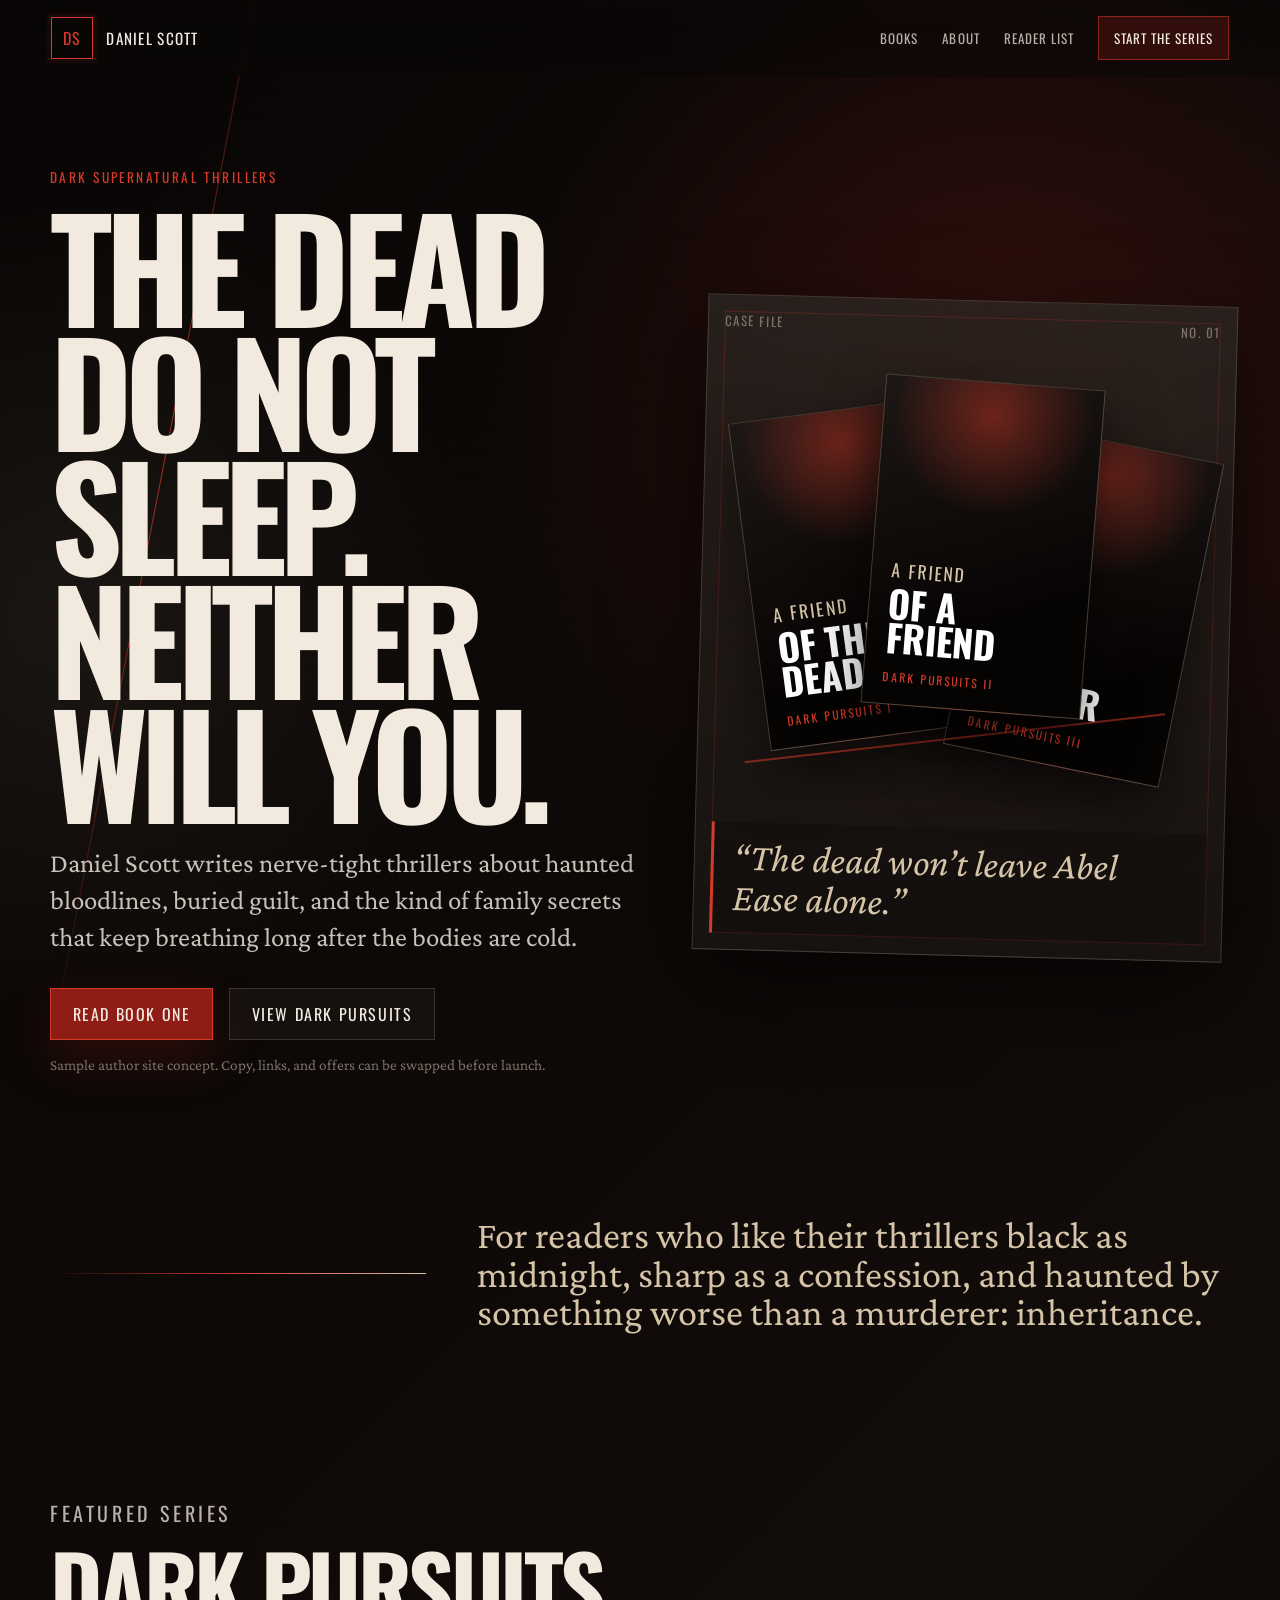
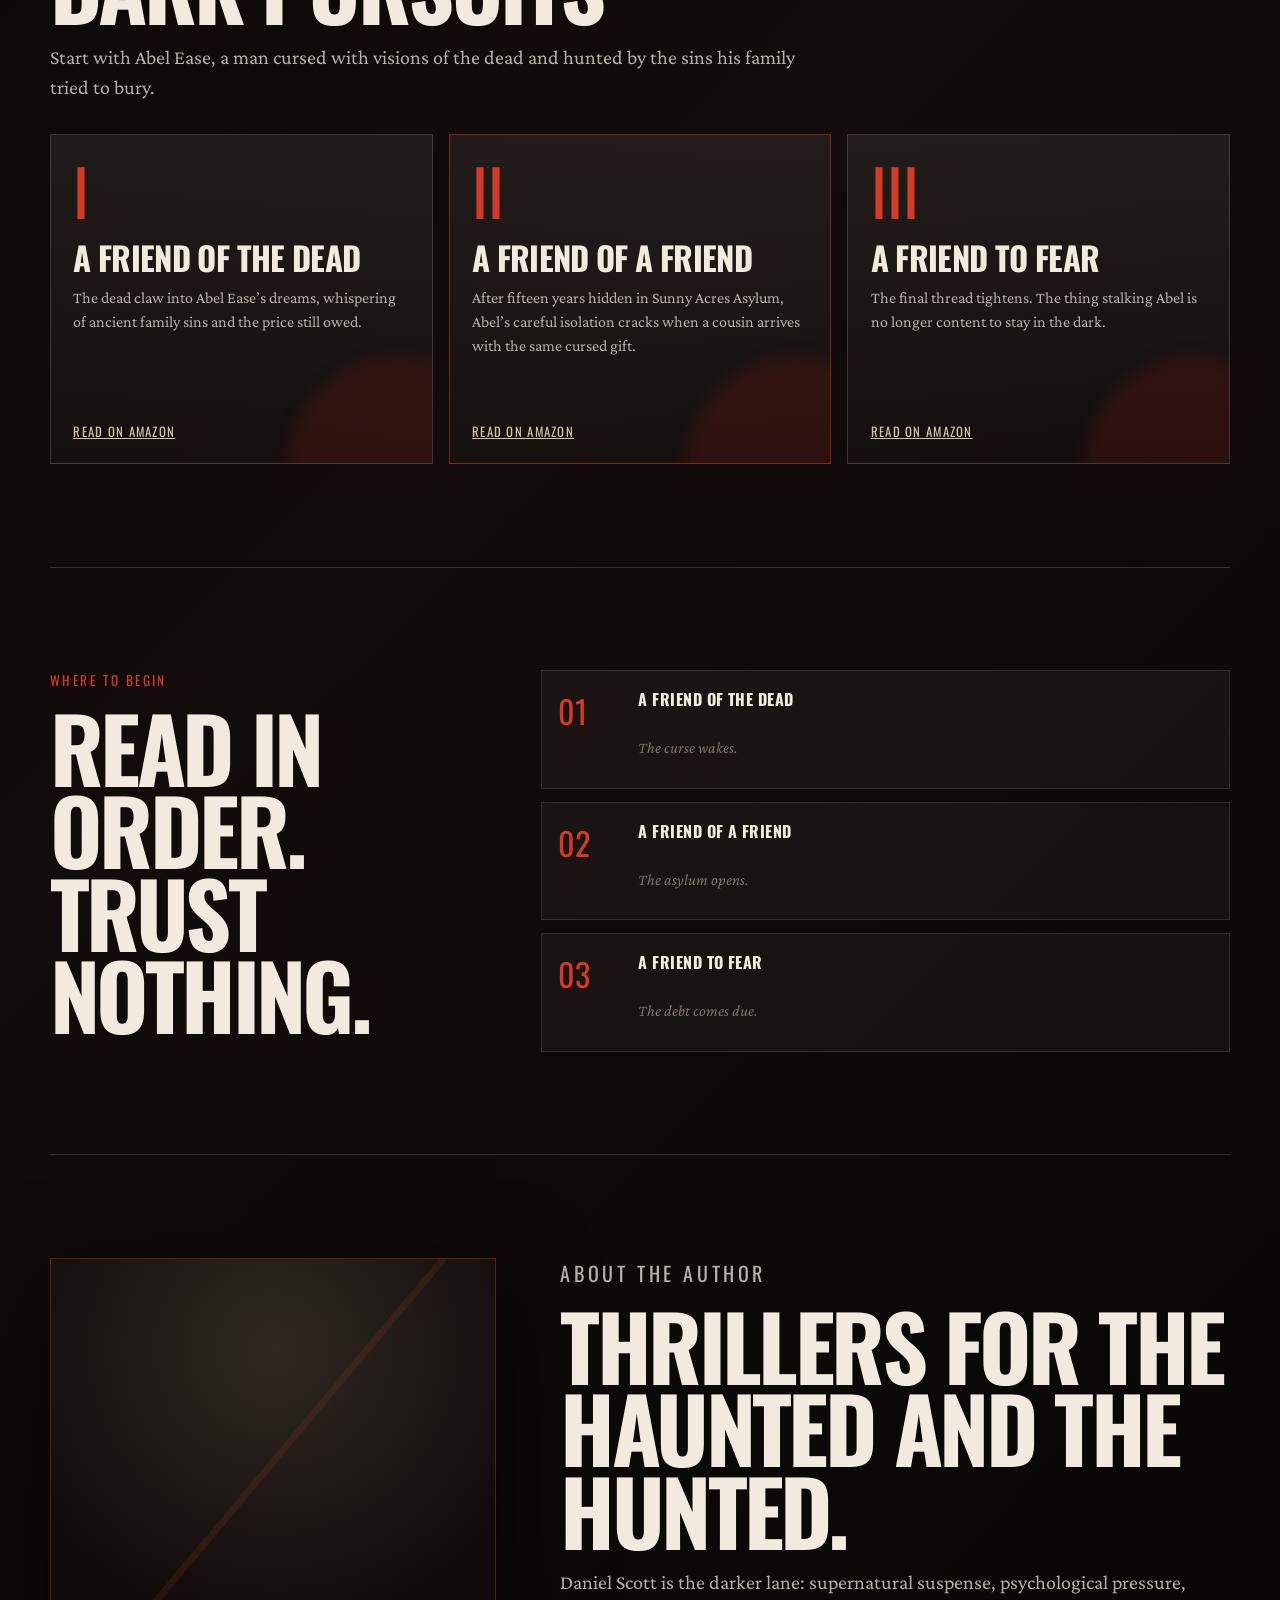
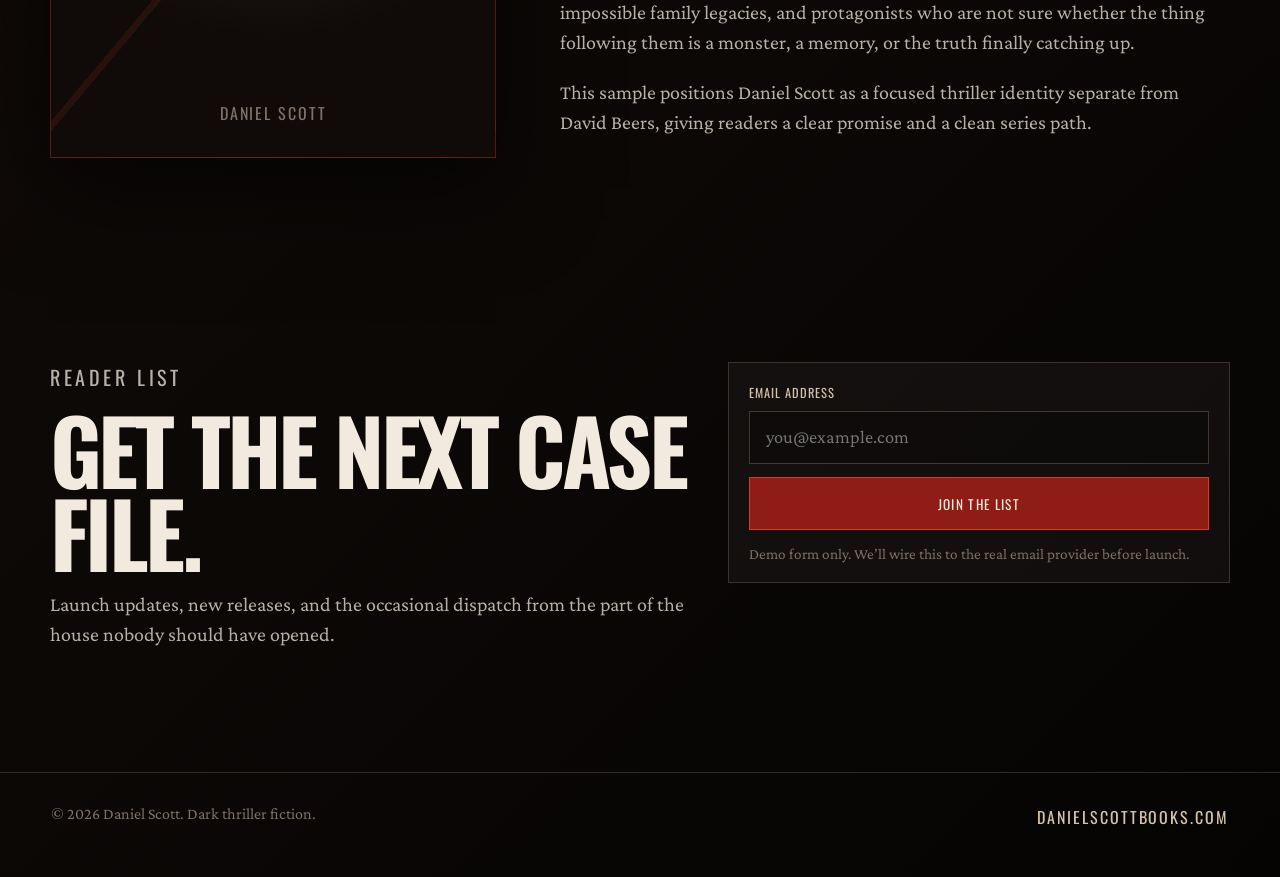
==== index.html @ ef5b70be "Build Daniel Scott thriller website sample" ====
<!doctype html>
<html lang="en">
<head>
  <meta charset="utf-8" />
  <meta name="viewport" content="width=device-width, initial-scale=1" />
  <title>Daniel Scott — Dark Thriller Fiction</title>
  <meta name="description" content="A sample author website for Daniel Scott: dark supernatural thrillers, haunted families, cursed bloodlines, and the Dark Pursuits series." />
  <meta name="theme-color" content="#0b0807" />
  <meta property="og:title" content="Daniel Scott — Dark Thriller Fiction" />
  <meta property="og:description" content="The dead do not sleep. Neither will you." />
  <meta property="og:type" content="website" />
  <link rel="preconnect" href="https://fonts.googleapis.com" />
  <link rel="preconnect" href="https://fonts.gstatic.com" crossorigin />
  <link href="https://fonts.googleapis.com/css2?family=Crimson+Pro:ital,wght@0,400;0,600;0,800;1,500&family=Oswald:wght@400;500;600&display=swap" rel="stylesheet" />
  <link rel="stylesheet" href="styles.css" />
  <script type="application/ld+json">
  {
    "@context": "https://schema.org",
    "@type": "Person",
    "name": "Daniel Scott",
    "url": "https://danielscottbooks.com",
    "jobTitle": "Author",
    "genre": ["Thriller", "Supernatural thriller", "Psychological suspense"],
    "sameAs": ["https://www.amazon.com/stores/author/B0DRZ5MXMY"]
  }
  </script>
</head>
<body>
  <a class="skip-link" href="#main">Skip to content</a>

  <div class="page-noise" aria-hidden="true"></div>
  <div class="bloodline" aria-hidden="true"></div>

  <header class="site-header" data-scroll-header>
    <a class="brand" href="#top" aria-label="Daniel Scott home">
      <span class="brand-mark">DS</span>
      <span class="brand-copy">Daniel Scott</span>
    </a>
    <nav class="site-nav" aria-label="Main navigation">
      <a href="#books">Books</a>
      <a href="#about">About</a>
      <a href="#letters">Reader list</a>
      <a class="nav-cta" href="https://us.amazon.com/dp/B0DV1DFRYX" target="_blank" rel="noreferrer">Start the series</a>
    </nav>
  </header>

  <main id="main" class="site-main">
    <section id="top" class="hero section-shell" aria-labelledby="hero-title">
      <div class="hero-grid">
        <div class="hero-copy">
          <p class="eyebrow">Dark supernatural thrillers</p>
          <h1 id="hero-title">The dead do not sleep.<br />Neither will you.</h1>
          <p class="hero-lede">Daniel Scott writes nerve-tight thrillers about haunted bloodlines, buried guilt, and the kind of family secrets that keep breathing long after the bodies are cold.</p>
          <div class="hero-actions" aria-label="Primary calls to action">
            <a class="button button-primary" href="https://www.amazon.com/Friend-Dead-Dark-Pursuits-Book-ebook/dp/B0DRZ5MXMY" target="_blank" rel="noreferrer">Read book one</a>
            <a class="button button-ghost" href="#books">View Dark Pursuits</a>
          </div>
          <p class="microcopy">Sample author site concept. Copy, links, and offers can be swapped before launch.</p>
        </div>

        <div class="hero-art" aria-label="Dark Pursuits feature panel">
          <div class="case-file">
            <div class="case-topline">
              <span>Case file</span>
              <span>No. 01</span>
            </div>
            <div class="cover-stack" aria-hidden="true">
              <article class="cover cover-one">
                <span>A Friend</span>
                <strong>of the Dead</strong>
                <em>Dark Pursuits I</em>
              </article>
              <article class="cover cover-two">
                <span>A Friend</span>
                <strong>of a Friend</strong>
                <em>Dark Pursuits II</em>
              </article>
              <article class="cover cover-three">
                <span>A Friend</span>
                <strong>to Fear</strong>
                <em>Dark Pursuits III</em>
              </article>
            </div>
            <blockquote>
              “The dead won’t leave Abel Ease alone.”
            </blockquote>
          </div>
        </div>
      </div>
    </section>

    <section class="manifesto section-shell" aria-label="Author promise">
      <div class="manifesto-rule"></div>
      <p>For readers who like their thrillers black as midnight, sharp as a confession, and haunted by something worse than a murderer: inheritance.</p>
    </section>

    <section id="books" class="books section-shell" aria-labelledby="books-title">
      <div class="section-heading">
        <p class="eyebrow">Featured series</p>
        <h2 id="books-title">Dark Pursuits</h2>
        <p>Start with Abel Ease, a man cursed with visions of the dead and hunted by the sins his family tried to bury.</p>
      </div>

      <div class="book-grid">
        <article class="book-card">
          <div class="book-number">I</div>
          <h3>A Friend of the Dead</h3>
          <p>The dead claw into Abel Ease’s dreams, whispering of ancient family sins and the price still owed.</p>
          <a href="https://www.amazon.com/Friend-Dead-Dark-Pursuits-Book-ebook/dp/B0DRZ5MXMY" target="_blank" rel="noreferrer">Read on Amazon</a>
        </article>
        <article class="book-card raised">
          <div class="book-number">II</div>
          <h3>A Friend of a Friend</h3>
          <p>After fifteen years hidden in Sunny Acres Asylum, Abel’s careful isolation cracks when a cousin arrives with the same cursed gift.</p>
          <a href="https://www.amazon.com/Friend-Dark-Pursuits-Book-ebook/dp/B0DV194DW5" target="_blank" rel="noreferrer">Read on Amazon</a>
        </article>
        <article class="book-card">
          <div class="book-number">III</div>
          <h3>A Friend to Fear</h3>
          <p>The final thread tightens. The thing stalking Abel is no longer content to stay in the dark.</p>
          <a href="https://www.amazon.com/Friend-Fear-Dark-Pursuits-Book-ebook/dp/B0FPD75MYW" target="_blank" rel="noreferrer">Read on Amazon</a>
        </article>
      </div>
    </section>

    <section class="reading-order section-shell" aria-labelledby="order-title">
      <div>
        <p class="eyebrow">Where to begin</p>
        <h2 id="order-title">Read in order. Trust nothing.</h2>
      </div>
      <ol class="order-list">
        <li><span>01</span><strong>A Friend of the Dead</strong><em>The curse wakes.</em></li>
        <li><span>02</span><strong>A Friend of a Friend</strong><em>The asylum opens.</em></li>
        <li><span>03</span><strong>A Friend to Fear</strong><em>The debt comes due.</em></li>
      </ol>
    </section>

    <section id="about" class="about section-shell" aria-labelledby="about-title">
      <div class="portrait-card" aria-hidden="true">
        <span>Daniel Scott</span>
      </div>
      <div class="about-copy">
        <p class="eyebrow">About the author</p>
        <h2 id="about-title">Thrillers for the haunted and the hunted.</h2>
        <p>Daniel Scott is the darker lane: supernatural suspense, psychological pressure, impossible family legacies, and protagonists who are not sure whether the thing following them is a monster, a memory, or the truth finally catching up.</p>
        <p>This sample positions Daniel Scott as a focused thriller identity separate from David Beers, giving readers a clear promise and a clean series path.</p>
      </div>
    </section>

    <section id="letters" class="letters section-shell" aria-labelledby="letters-title">
      <div class="letters-copy">
        <p class="eyebrow">Reader list</p>
        <h2 id="letters-title">Get the next case file.</h2>
        <p>Launch updates, new releases, and the occasional dispatch from the part of the house nobody should have opened.</p>
      </div>
      <form class="signup-form" data-signup-form>
        <label>
          <span>Email address</span>
          <input type="email" name="email" placeholder="you@example.com" required />
        </label>
        <button type="submit">Join the list</button>
        <p class="form-note" data-form-note>Demo form only. We’ll wire this to the real email provider before launch.</p>
      </form>
    </section>
  </main>

  <footer class="site-footer">
    <p>© <span data-year></span> Daniel Scott. Dark thriller fiction.</p>
    <p class="footer-domain">danielscottbooks.com</p>
  </footer>

  <script src="script.js"></script>
</body>
</html>
---- styles.css ----
:root {
  --ink: #f2eadf;
  --paper: #0b0807;
  --paper-2: #15100e;
  --blood: #8f1d16;
  --blood-hot: #d43a28;
  --bone: #d6c4a8;
  --ash: #7d7168;
  --smoke: rgba(242, 234, 223, 0.08);
  --line: rgba(214, 196, 168, 0.2);
  --shadow: 0 30px 90px rgba(0, 0, 0, 0.65);
  --display: "Oswald", Impact, sans-serif;
  --serif: "Crimson Pro", Georgia, serif;
}

* {
  box-sizing: border-box;
}

html {
  scroll-behavior: smooth;
}

body {
  margin: 0;
  min-height: 100vh;
  color: var(--ink);
  background:
    radial-gradient(circle at 78% 10%, rgba(143, 29, 22, 0.3), transparent 32rem),
    radial-gradient(circle at 5% 15%, rgba(214, 196, 168, 0.08), transparent 26rem),
    linear-gradient(135deg, #070504 0%, #120c0a 47%, #050403 100%);
  font-family: var(--serif);
  overflow-x: hidden;
}

body::selection {
  background: var(--blood-hot);
  color: white;
}

a {
  color: inherit;
}

.skip-link {
  position: absolute;
  left: 1rem;
  top: -4rem;
  z-index: 100;
  padding: 0.65rem 1rem;
  background: var(--ink);
  color: var(--paper);
  text-decoration: none;
  transition: top 0.2s ease;
}

.skip-link:focus {
  top: 1rem;
}

.page-noise {
  position: fixed;
  inset: 0;
  pointer-events: none;
  z-index: 1;
  opacity: 0.34;
  background-image:
    linear-gradient(rgba(255,255,255,.035) 1px, transparent 1px),
    linear-gradient(90deg, rgba(255,255,255,.025) 1px, transparent 1px);
  background-size: 3px 3px, 7px 7px;
  mix-blend-mode: overlay;
}

.bloodline {
  position: fixed;
  inset: -20vh auto auto 13vw;
  width: 1px;
  height: 140vh;
  background: linear-gradient(180deg, transparent, rgba(212, 58, 40, .75), transparent);
  transform: rotate(11deg);
  filter: blur(.2px);
  pointer-events: none;
  z-index: 0;
}

.site-header {
  position: sticky;
  top: 0;
  z-index: 50;
  display: flex;
  align-items: center;
  justify-content: space-between;
  gap: 1.5rem;
  padding: 1rem clamp(1rem, 4vw, 4rem);
  border-bottom: 1px solid transparent;
  background: rgba(11, 8, 7, 0.58);
  backdrop-filter: blur(18px);
  transition: border-color .25s ease, background .25s ease;
}

.site-header.is-scrolled {
  border-bottom-color: var(--line);
  background: rgba(11, 8, 7, 0.88);
}

.brand {
  display: inline-flex;
  align-items: center;
  gap: .85rem;
  text-decoration: none;
  letter-spacing: .08em;
  text-transform: uppercase;
  font-family: var(--display);
}

.brand-mark {
  display: grid;
  place-items: center;
  width: 2.6rem;
  height: 2.6rem;
  border: 1px solid var(--blood-hot);
  color: var(--blood-hot);
  box-shadow: 0 0 0 4px rgba(143,29,22,.11);
}

.brand-copy {
  font-size: .95rem;
}

.site-nav {
  display: flex;
  align-items: center;
  gap: clamp(.75rem, 2vw, 1.5rem);
  font-family: var(--display);
  text-transform: uppercase;
  letter-spacing: .08em;
  font-size: .82rem;
}

.site-nav a {
  text-decoration: none;
  color: rgba(242, 234, 223, 0.74);
}

.site-nav a:hover {
  color: var(--ink);
}

.nav-cta {
  padding: .7rem .9rem;
  border: 1px solid rgba(212,58,40,.55);
  color: var(--ink) !important;
  background: rgba(143,29,22,.28);
}

.section-shell {
  position: relative;
  z-index: 2;
  width: min(1180px, calc(100% - 2rem));
  margin-inline: auto;
}

.hero {
  min-height: calc(100vh - 5rem);
  display: grid;
  align-items: center;
  padding: clamp(4rem, 7vw, 8rem) 0 4rem;
}

.hero-grid {
  display: grid;
  grid-template-columns: minmax(0, 1.05fr) minmax(320px, .95fr);
  gap: clamp(2rem, 5vw, 6rem);
  align-items: center;
}

.eyebrow {
  margin: 0 0 1rem;
  color: var(--blood-hot);
  font-family: var(--display);
  text-transform: uppercase;
  letter-spacing: .18em;
  font-size: .84rem;
}

h1, h2, h3, p {
  margin-top: 0;
}

h1 {
  margin-bottom: 1.4rem;
  font-family: var(--display);
  font-size: clamp(4.4rem, 11vw, 9.6rem);
  line-height: .88;
  letter-spacing: -.055em;
  text-transform: uppercase;
  text-wrap: balance;
}

.hero-lede {
  max-width: 47rem;
  color: rgba(242, 234, 223, 0.82);
  font-size: clamp(1.25rem, 2.1vw, 1.75rem);
  line-height: 1.38;
}

.hero-actions {
  display: flex;
  flex-wrap: wrap;
  gap: 1rem;
  margin: 2rem 0 1rem;
}

.button {
  display: inline-flex;
  align-items: center;
  justify-content: center;
  min-height: 3.25rem;
  padding: 0 1.35rem;
  border: 1px solid var(--line);
  text-decoration: none;
  font-family: var(--display);
  text-transform: uppercase;
  letter-spacing: .1em;
  transition: transform .2s ease, background .2s ease, border-color .2s ease;
}

.button:hover {
  transform: translateY(-2px);
}

.button-primary {
  background: var(--blood);
  border-color: var(--blood-hot);
  box-shadow: 0 18px 50px rgba(143,29,22,.28);
}

.button-ghost {
  background: rgba(242,234,223,.035);
}

.microcopy {
  color: var(--ash);
  font-size: .95rem;
}

.case-file {
  position: relative;
  min-height: 620px;
  padding: 1rem;
  border: 1px solid var(--line);
  background:
    linear-gradient(180deg, rgba(242,234,223,.08), rgba(242,234,223,.02)),
    rgba(21,16,14,.75);
  box-shadow: var(--shadow);
  transform: rotate(1.5deg);
}

.case-file::before,
.case-file::after {
  content: "";
  position: absolute;
  inset: 1rem;
  border: 1px solid rgba(212,58,40,.23);
  pointer-events: none;
}

.case-file::after {
  inset: auto 10% 6.5rem 10%;
  height: 7rem;
  border: 0;
  border-top: 2px solid rgba(212,58,40,.55);
  transform: rotate(-8deg);
}

.case-topline {
  display: flex;
  justify-content: space-between;
  color: var(--ash);
  font-family: var(--display);
  text-transform: uppercase;
  letter-spacing: .12em;
  font-size: .8rem;
}

.cover-stack {
  position: relative;
  height: 430px;
  margin: 2.5rem 0 1.4rem;
}

.cover {
  position: absolute;
  display: flex;
  flex-direction: column;
  justify-content: flex-end;
  width: 220px;
  height: 330px;
  padding: 1.2rem;
  border: 1px solid rgba(214,196,168,.28);
  background:
    radial-gradient(circle at 50% 10%, rgba(212,58,40,.45), transparent 32%),
    linear-gradient(160deg, #1d1715, #060403 70%);
  box-shadow: 0 25px 55px rgba(0,0,0,.55);
  font-family: var(--display);
  text-transform: uppercase;
}

.cover span {
  color: var(--bone);
  font-size: 1.1rem;
  letter-spacing: .12em;
}

.cover strong {
  margin: .25rem 0 .8rem;
  font-size: 2.35rem;
  line-height: .9;
  color: white;
}

.cover em {
  color: var(--blood-hot);
  font-style: normal;
  letter-spacing: .18em;
  font-size: .72rem;
}

.cover-one {
  left: 6%;
  top: 35px;
  transform: rotate(-9deg);
}

.cover-two {
  left: 31%;
  top: 5px;
  z-index: 2;
  transform: rotate(3deg);
}

.cover-three {
  right: 4%;
  top: 60px;
  transform: rotate(10deg);
}

.case-file blockquote {
  position: relative;
  z-index: 3;
  margin: 0;
  padding: 1rem 1.2rem;
  border-left: 3px solid var(--blood-hot);
  color: var(--bone);
  background: rgba(0,0,0,.2);
  font-size: clamp(1.6rem, 3vw, 2.5rem);
  line-height: 1.02;
  font-style: italic;
}

.manifesto {
  display: grid;
  grid-template-columns: 1fr minmax(0, 2fr);
  gap: clamp(1.5rem, 4vw, 4rem);
  align-items: center;
  padding: 4rem 0;
}

.manifesto-rule {
  height: 1px;
  background: linear-gradient(90deg, transparent, var(--blood-hot), var(--bone));
}

.manifesto p {
  margin: 0;
  color: var(--bone);
  font-size: clamp(1.7rem, 3vw, 3.2rem);
  line-height: 1;
}

.books,
.reading-order,
.about,
.letters {
  padding: clamp(4rem, 8vw, 7rem) 0;
}

.section-heading {
  max-width: 760px;
  margin-bottom: 2rem;
}

h2 {
  margin-bottom: 1rem;
  font-family: var(--display);
  font-size: clamp(3rem, 7vw, 6.4rem);
  line-height: .92;
  letter-spacing: -.04em;
  text-transform: uppercase;
}

.section-heading p,
.about-copy p,
.letters-copy p {
  color: rgba(242,234,223,.75);
  font-size: 1.25rem;
  line-height: 1.5;
}

.book-grid {
  display: grid;
  grid-template-columns: repeat(3, minmax(0, 1fr));
  gap: 1rem;
}

.book-card {
  position: relative;
  min-height: 330px;
  padding: 1.4rem;
  border: 1px solid var(--line);
  background: linear-gradient(180deg, rgba(242,234,223,.08), rgba(242,234,223,.025));
  overflow: hidden;
}

.book-card::before {
  content: "";
  position: absolute;
  inset: auto -20% -35% auto;
  width: 220px;
  height: 220px;
  border-radius: 999px;
  background: rgba(143,29,22,.2);
  filter: blur(8px);
}

.book-card.raised {
  transform: translateY(-1.1rem);
  border-color: rgba(212,58,40,.5);
}

.book-number {
  color: var(--blood-hot);
  font-family: var(--display);
  font-size: 4rem;
  line-height: 1;
}

.book-card h3 {
  margin: 1.2rem 0 .8rem;
  font-family: var(--display);
  text-transform: uppercase;
  letter-spacing: -.02em;
  font-size: 2.05rem;
  line-height: .98;
}

.book-card p {
  color: rgba(242,234,223,.73);
  line-height: 1.5;
}

.book-card a {
  position: absolute;
  left: 1.4rem;
  bottom: 1.4rem;
  color: var(--bone);
  font-family: var(--display);
  text-transform: uppercase;
  letter-spacing: .1em;
  font-size: .8rem;
}

.reading-order {
  display: grid;
  grid-template-columns: minmax(0, .8fr) minmax(0, 1.2fr);
  gap: 2rem;
  border-top: 1px solid var(--line);
  border-bottom: 1px solid var(--line);
}

.order-list {
  display: grid;
  gap: .8rem;
  margin: 0;
  padding: 0;
  list-style: none;
}

.order-list li {
  display: grid;
  grid-template-columns: 4rem 1fr;
  gap: .8rem 1rem;
  padding: 1rem;
  background: rgba(242,234,223,.045);
  border: 1px solid rgba(214,196,168,.14);
}

.order-list span {
  grid-row: span 2;
  color: var(--blood-hot);
  font-family: var(--display);
  font-size: 2rem;
}

.order-list strong {
  font-family: var(--display);
  text-transform: uppercase;
  letter-spacing: .03em;
}

.order-list em {
  color: var(--ash);
}

.about {
  display: grid;
  grid-template-columns: minmax(260px, .8fr) minmax(0, 1.2fr);
  gap: clamp(2rem, 5vw, 5rem);
  align-items: center;
}

.portrait-card {
  min-height: 500px;
  display: flex;
  align-items: flex-end;
  justify-content: center;
  padding: 2rem;
  border: 1px solid rgba(212,58,40,.35);
  background:
    linear-gradient(130deg, transparent 0 45%, rgba(212,58,40,.12) 45% 46%, transparent 46%),
    radial-gradient(circle at 50% 18%, rgba(214,196,168,.16), transparent 18rem),
    #100b09;
  box-shadow: var(--shadow);
}

.portrait-card span {
  font-family: var(--display);
  text-transform: uppercase;
  letter-spacing: .12em;
  color: var(--ash);
}

.letters {
  display: grid;
  grid-template-columns: minmax(0, .9fr) minmax(280px, .7fr);
  gap: 2rem;
  align-items: start;
}

.signup-form {
  padding: 1.25rem;
  border: 1px solid var(--line);
  background: rgba(242,234,223,.045);
}

.signup-form label {
  display: grid;
  gap: .55rem;
  color: var(--bone);
  font-family: var(--display);
  text-transform: uppercase;
  letter-spacing: .08em;
  font-size: .78rem;
}

.signup-form input {
  width: 100%;
  min-height: 3.3rem;
  padding: 0 1rem;
  border: 1px solid rgba(214,196,168,.25);
  background: rgba(0,0,0,.28);
  color: var(--ink);
  font: 1.15rem var(--serif);
}

.signup-form input:focus {
  outline: 2px solid rgba(212,58,40,.75);
  outline-offset: 2px;
}

.signup-form button {
  width: 100%;
  min-height: 3.3rem;
  margin-top: .85rem;
  border: 1px solid var(--blood-hot);
  background: var(--blood);
  color: var(--ink);
  font-family: var(--display);
  text-transform: uppercase;
  letter-spacing: .1em;
  cursor: pointer;
}

.form-note {
  margin: .9rem 0 0;
  color: var(--ash);
  font-size: .95rem;
}

.site-footer {
  position: relative;
  z-index: 2;
  display: flex;
  justify-content: space-between;
  gap: 1rem;
  padding: 2rem clamp(1rem, 4vw, 4rem);
  border-top: 1px solid var(--line);
  color: var(--ash);
}

.footer-domain {
  color: var(--bone);
  font-family: var(--display);
  text-transform: uppercase;
  letter-spacing: .12em;
}

@media (max-width: 900px) {
  .site-header {
    align-items: flex-start;
    flex-direction: column;
  }

  .site-nav {
    width: 100%;
    overflow-x: auto;
    padding-bottom: .4rem;
  }

  .hero-grid,
  .manifesto,
  .reading-order,
  .about,
  .letters {
    grid-template-columns: 1fr;
  }

  .book-grid {
    grid-template-columns: 1fr;
  }

  .book-card.raised {
    transform: none;
  }

  .case-file {
    min-height: 520px;
    transform: none;
  }

  .cover-stack {
    transform: scale(.78);
    transform-origin: top left;
  }
}

@media (max-width: 560px) {
  .brand-copy {
    display: none;
  }

  h1 {
    font-size: clamp(3.6rem, 18vw, 5rem);
  }

  .hero-actions {
    flex-direction: column;
  }

  .button {
    width: 100%;
  }

  .case-file {
    display: none;
  }

  .site-footer {
    flex-direction: column;
  }
}

@media (prefers-reduced-motion: no-preference) {
  .hero-copy,
  .hero-art,
  .manifesto,
  .book-card,
  .reading-order,
  .about,
  .letters {
    animation: rise .7s ease both;
  }

  .hero-art { animation-delay: .12s; }
  .manifesto { animation-delay: .18s; }
  .book-card:nth-child(2) { animation-delay: .08s; }
  .book-card:nth-child(3) { animation-delay: .16s; }

  @keyframes rise {
    from { opacity: 0; transform: translateY(18px); }
    to { opacity: 1; transform: translateY(0); }
  }
}
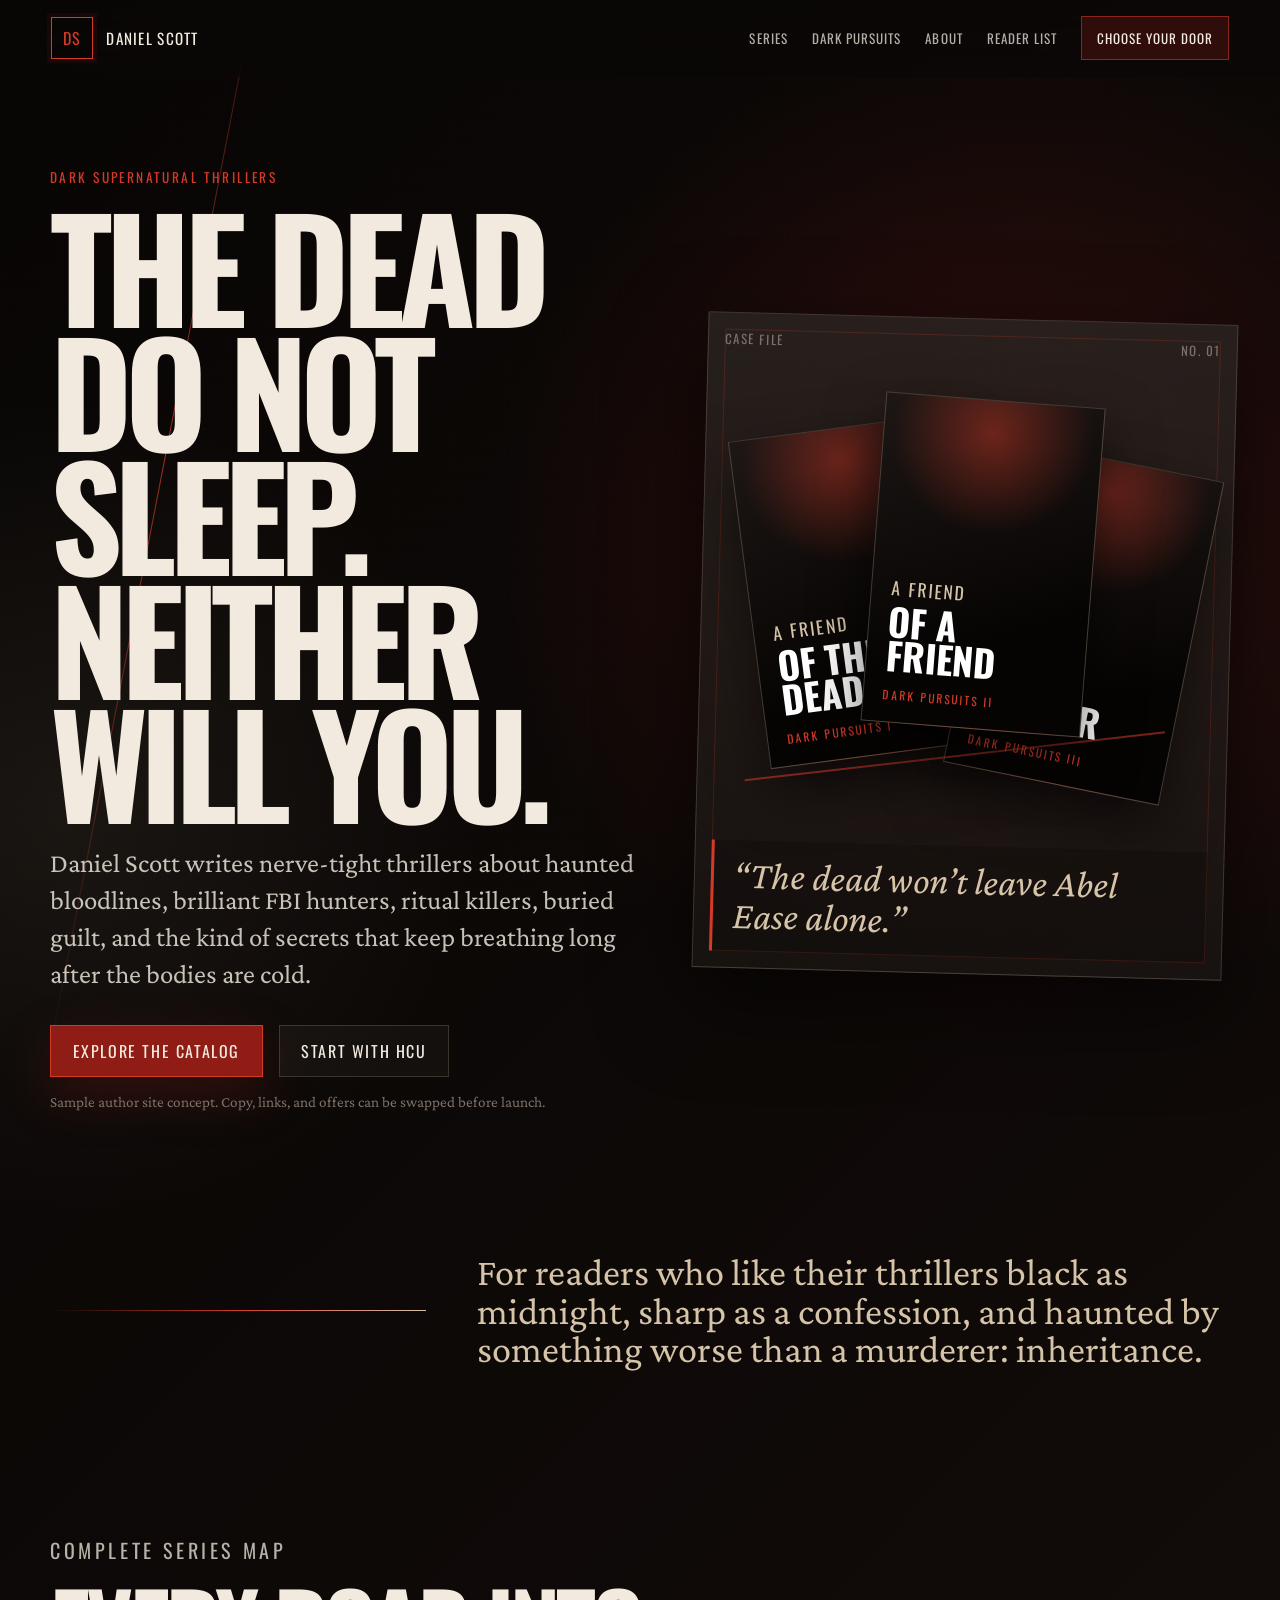
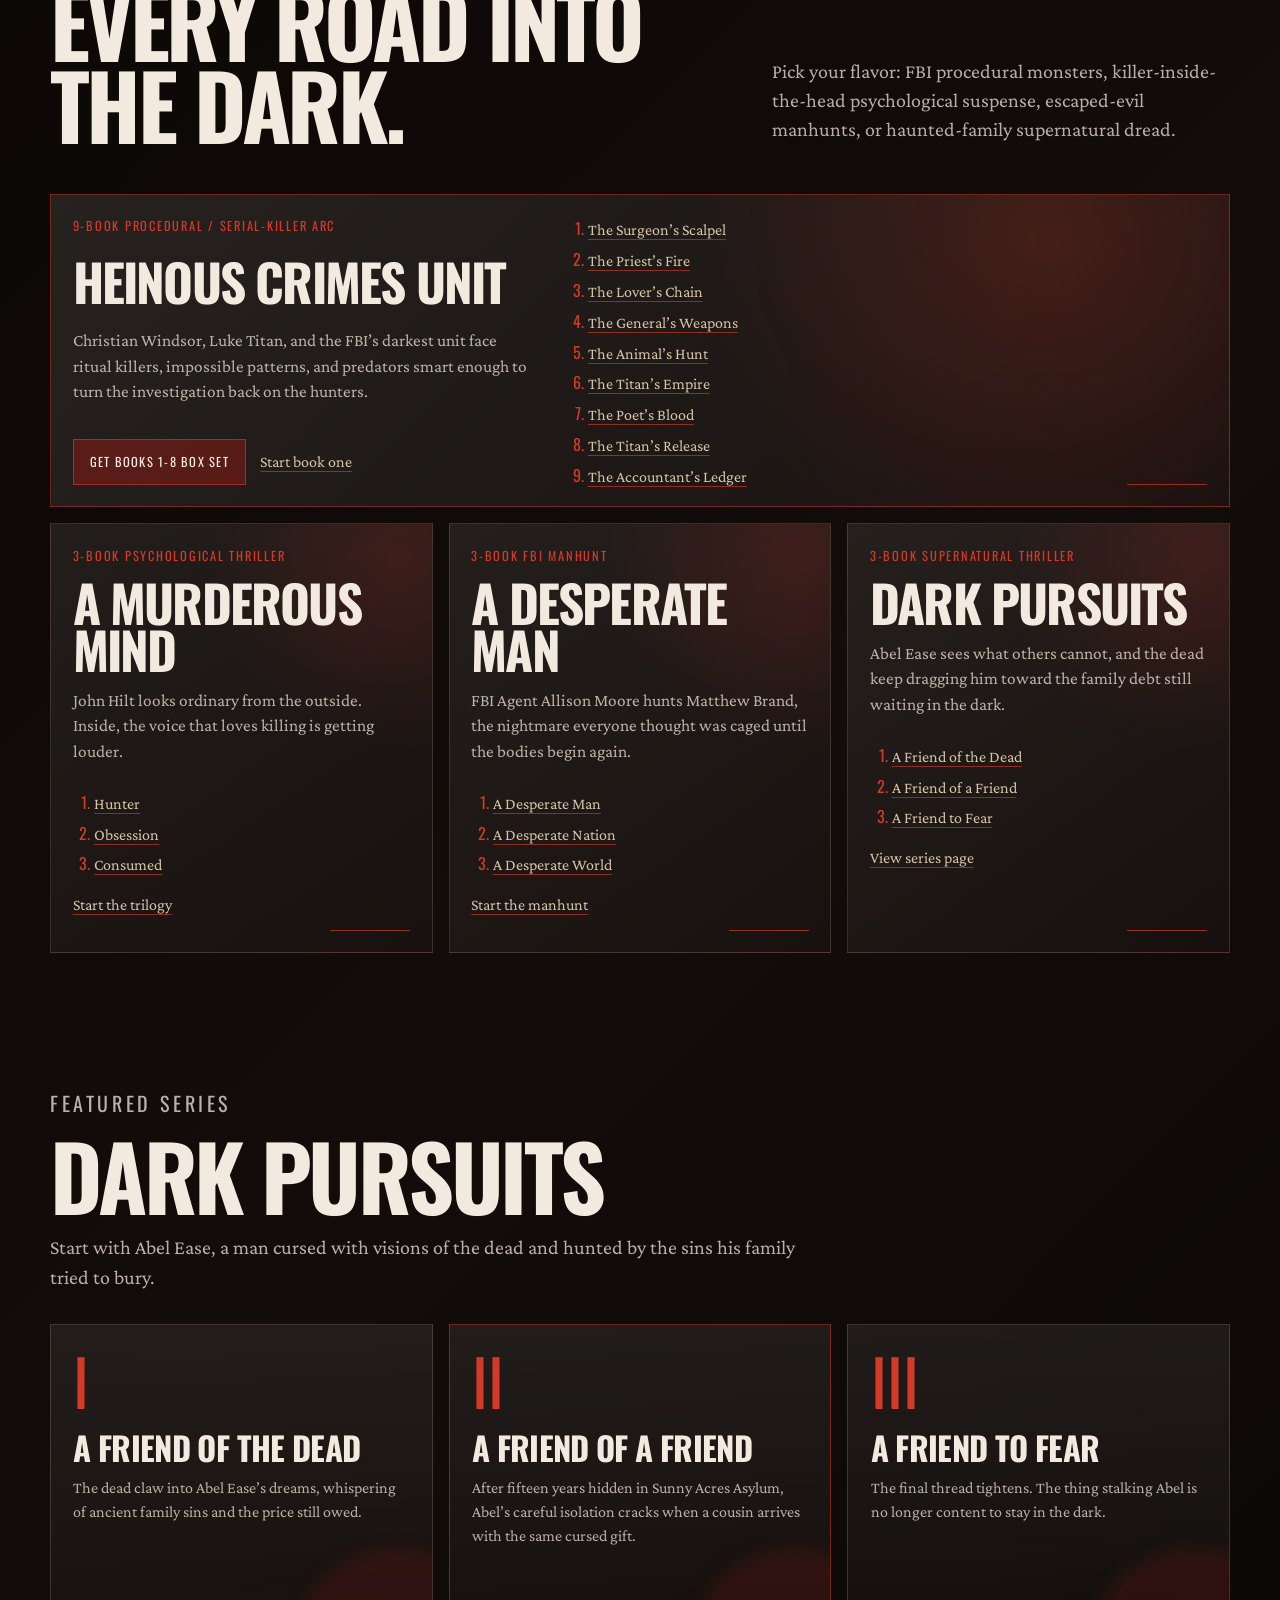
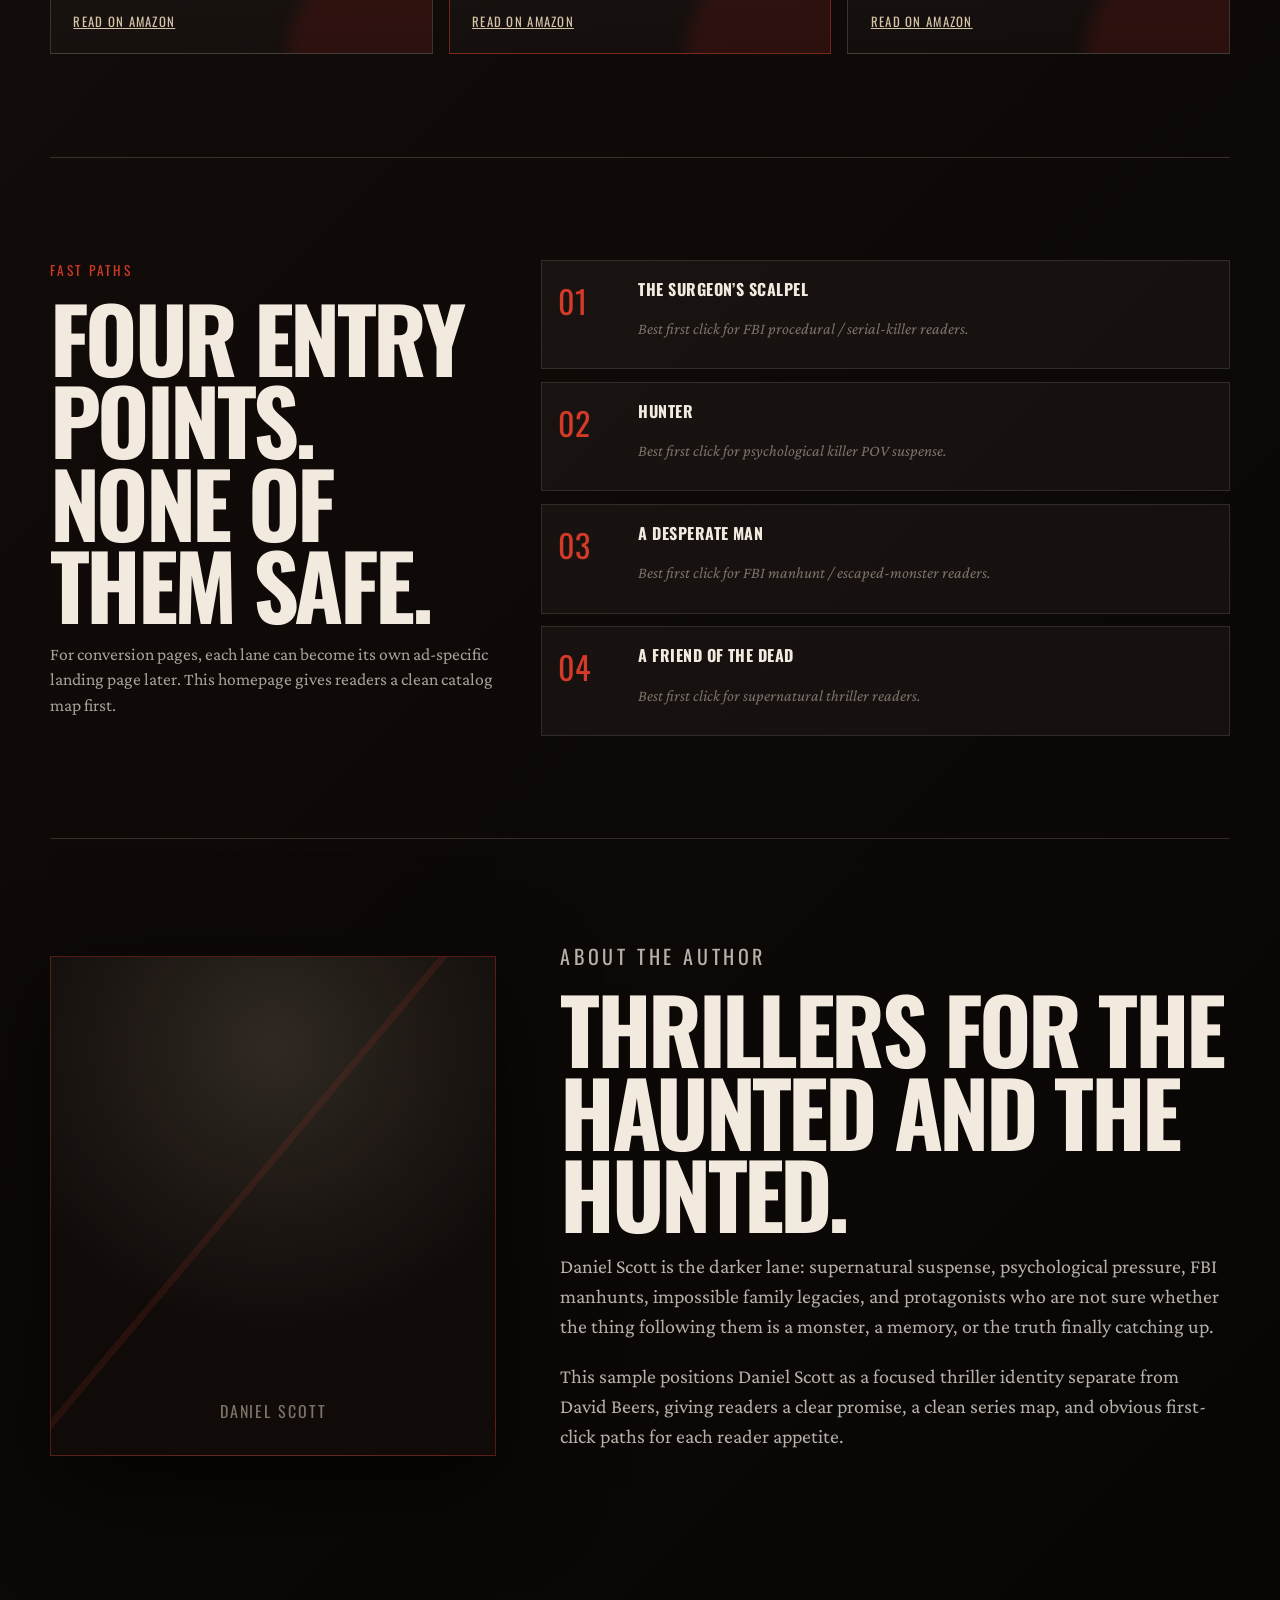
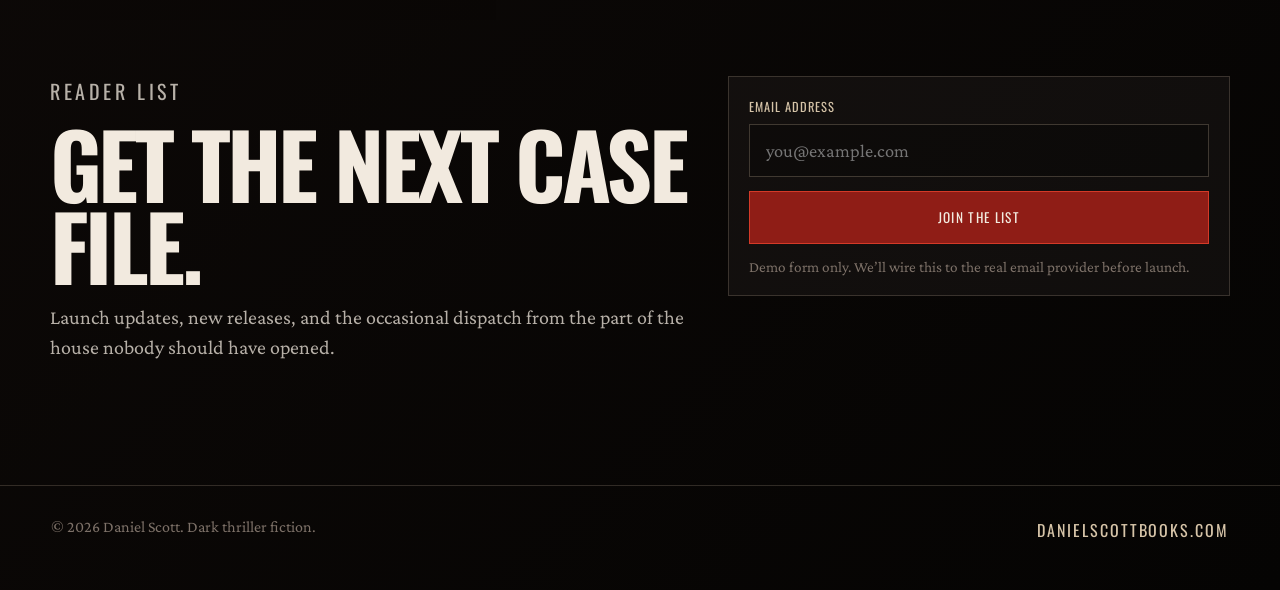
==== commit c9b0024e: "Add full Daniel Scott series catalog" ====
--- a/index.html
+++ b/index.html
@@ -4,7 +4,7 @@
   <meta charset="utf-8" />
   <meta name="viewport" content="width=device-width, initial-scale=1" />
   <title>Daniel Scott — Dark Thriller Fiction</title>
-  <meta name="description" content="A sample author website for Daniel Scott: dark supernatural thrillers, haunted families, cursed bloodlines, and the Dark Pursuits series." />
+  <meta name="description" content="A sample author website for Daniel Scott: dark supernatural thrillers, FBI serial-killer procedurals, psychological suspense, and the full Daniel Scott series catalog." />
   <meta name="theme-color" content="#0b0807" />
   <meta property="og:title" content="Daniel Scott — Dark Thriller Fiction" />
   <meta property="og:description" content="The dead do not sleep. Neither will you." />
@@ -37,10 +37,11 @@
       <span class="brand-copy">Daniel Scott</span>
     </a>
     <nav class="site-nav" aria-label="Main navigation">
-      <a href="#books">Books</a>
+      <a href="#series">Series</a>
+      <a href="#books">Dark Pursuits</a>
       <a href="#about">About</a>
       <a href="#letters">Reader list</a>
-      <a class="nav-cta" href="https://us.amazon.com/dp/B0DV1DFRYX" target="_blank" rel="noreferrer">Start the series</a>
+      <a class="nav-cta" href="#series">Choose your door</a>
     </nav>
   </header>
 
@@ -50,10 +51,10 @@
         <div class="hero-copy">
           <p class="eyebrow">Dark supernatural thrillers</p>
           <h1 id="hero-title">The dead do not sleep.<br />Neither will you.</h1>
-          <p class="hero-lede">Daniel Scott writes nerve-tight thrillers about haunted bloodlines, buried guilt, and the kind of family secrets that keep breathing long after the bodies are cold.</p>
+          <p class="hero-lede">Daniel Scott writes nerve-tight thrillers about haunted bloodlines, brilliant FBI hunters, ritual killers, buried guilt, and the kind of secrets that keep breathing long after the bodies are cold.</p>
           <div class="hero-actions" aria-label="Primary calls to action">
-            <a class="button button-primary" href="https://www.amazon.com/Friend-Dead-Dark-Pursuits-Book-ebook/dp/B0DRZ5MXMY" target="_blank" rel="noreferrer">Read book one</a>
-            <a class="button button-ghost" href="#books">View Dark Pursuits</a>
+            <a class="button button-primary" href="#series">Explore the catalog</a>
+            <a class="button button-ghost" href="https://www.amazon.com/Surgeons-Scalpel-Heinous-Crimes-Unit-ebook/dp/B0B4BNK22M" target="_blank" rel="noreferrer">Start with HCU</a>
           </div>
           <p class="microcopy">Sample author site concept. Copy, links, and offers can be swapped before launch.</p>
         </div>
@@ -94,6 +95,75 @@
       <p>For readers who like their thrillers black as midnight, sharp as a confession, and haunted by something worse than a murderer: inheritance.</p>
     </section>
 
+    <section id="series" class="series-map section-shell" aria-labelledby="series-title">
+      <div class="section-heading split-heading">
+        <div>
+          <p class="eyebrow">Complete series map</p>
+          <h2 id="series-title">Every road into the dark.</h2>
+        </div>
+        <p>Pick your flavor: FBI procedural monsters, killer-inside-the-head psychological suspense, escaped-evil manhunts, or haunted-family supernatural dread.</p>
+      </div>
+
+      <div class="series-grid">
+        <article class="series-card series-card-wide">
+          <div class="series-kicker">9-book procedural / serial-killer arc</div>
+          <h3>Heinous Crimes Unit</h3>
+          <p>Christian Windsor, Luke Titan, and the FBI’s darkest unit face ritual killers, impossible patterns, and predators smart enough to turn the investigation back on the hunters.</p>
+          <ol class="series-books compact-list">
+            <li><a href="https://www.amazon.com/Surgeons-Scalpel-Heinous-Crimes-Unit-ebook/dp/B0B4BNK22M" target="_blank" rel="noreferrer">The Surgeon’s Scalpel</a></li>
+            <li><a href="https://www.amazon.com/Priests-Fire-Heinous-Crimes-Unit-ebook/dp/B0B859PDZP" target="_blank" rel="noreferrer">The Priest’s Fire</a></li>
+            <li><a href="https://www.amazon.com/Lovers-Chain-Heinous-Crimes-Unit-ebook/dp/B0BB583GDD" target="_blank" rel="noreferrer">The Lover’s Chain</a></li>
+            <li><a href="https://www.amazon.com/Generals-Weapons-Heinous-Crimes-Unit-ebook/dp/B0BJC97DL4" target="_blank" rel="noreferrer">The General’s Weapons</a></li>
+            <li><a href="https://www.amazon.com/Animals-Hunt-Heinous-Crimes-Unit-ebook/dp/B0BNQW7XG7" target="_blank" rel="noreferrer">The Animal’s Hunt</a></li>
+            <li><a href="https://www.amazon.com/Titans-Empire-Heinous-Crimes-Unit-ebook/dp/B0BRYPQ1R2" target="_blank" rel="noreferrer">The Titan’s Empire</a></li>
+            <li><a href="https://www.amazon.com/Poets-Blood-Heinous-Crimes-Unit-ebook/dp/B0BVWLM7G2" target="_blank" rel="noreferrer">The Poet’s Blood</a></li>
+            <li><a href="https://www.amazon.com/Titans-Release-Heinous-Crimes-Unit-ebook/dp/B0C15LQJKN" target="_blank" rel="noreferrer">The Titan’s Release</a></li>
+            <li><a href="https://www.amazon.com/Accountants-Ledger-Heinous-Crimes-Unit-ebook/dp/B0C7SCJJ6T" target="_blank" rel="noreferrer">The Accountant’s Ledger</a></li>
+          </ol>
+          <div class="series-actions">
+            <a class="button button-small" href="https://www.amazon.com/Heinous-Crimes-Unit-Boxed-Books-ebook/dp/B0D1KWV8NQ" target="_blank" rel="noreferrer">Get books 1-8 box set</a>
+            <a class="text-link" href="https://www.amazon.com/Surgeons-Scalpel-Heinous-Crimes-Unit-ebook/dp/B0B4BNK22M" target="_blank" rel="noreferrer">Start book one</a>
+          </div>
+        </article>
+
+        <article class="series-card">
+          <div class="series-kicker">3-book psychological thriller</div>
+          <h3>A Murderous Mind</h3>
+          <p>John Hilt looks ordinary from the outside. Inside, the voice that loves killing is getting louder.</p>
+          <ol class="series-books">
+            <li><a href="https://www.amazon.com/Hunter-Murderous-Mind-Book-1-ebook/dp/B0CC8XB1HD" target="_blank" rel="noreferrer">Hunter</a></li>
+            <li><a href="https://www.amazon.com/Obsession-Murderous-Mind-Book-2-ebook/dp/B0CC91NRX1" target="_blank" rel="noreferrer">Obsession</a></li>
+            <li><a href="https://www.amazon.com/Consumed-Murderous-Mind-Book-3-ebook/dp/B0CFYRTCM8" target="_blank" rel="noreferrer">Consumed</a></li>
+          </ol>
+          <a class="text-link" href="https://www.amazon.com/Hunter-Murderous-Mind-Book-1-ebook/dp/B0CC8XB1HD" target="_blank" rel="noreferrer">Start the trilogy</a>
+        </article>
+
+        <article class="series-card">
+          <div class="series-kicker">3-book FBI manhunt</div>
+          <h3>A Desperate Man</h3>
+          <p>FBI Agent Allison Moore hunts Matthew Brand, the nightmare everyone thought was caged until the bodies begin again.</p>
+          <ol class="series-books">
+            <li><a href="https://www.amazon.com/Desperate-Man-Daniel-Scott-ebook/dp/B0CL4RJ4Q1" target="_blank" rel="noreferrer">A Desperate Man</a></li>
+            <li><a href="https://www.amazon.com/Desperate-Nation-Man-Book-ebook/dp/B0CLJVXDSG" target="_blank" rel="noreferrer">A Desperate Nation</a></li>
+            <li><a href="https://www.amazon.com/Desperate-World-Man-Book-ebook/dp/B0CQ6LNBY9" target="_blank" rel="noreferrer">A Desperate World</a></li>
+          </ol>
+          <a class="text-link" href="https://www.amazon.com/Desperate-Man-Daniel-Scott-ebook/dp/B0CL4RJ4Q1" target="_blank" rel="noreferrer">Start the manhunt</a>
+        </article>
+
+        <article class="series-card">
+          <div class="series-kicker">3-book supernatural thriller</div>
+          <h3>Dark Pursuits</h3>
+          <p>Abel Ease sees what others cannot, and the dead keep dragging him toward the family debt still waiting in the dark.</p>
+          <ol class="series-books">
+            <li><a href="https://www.amazon.com/Friend-Dead-Dark-Pursuits-Book-ebook/dp/B0DRZ5MXMY" target="_blank" rel="noreferrer">A Friend of the Dead</a></li>
+            <li><a href="https://www.amazon.com/Friend-Dark-Pursuits-Book-ebook/dp/B0DV194DW5" target="_blank" rel="noreferrer">A Friend of a Friend</a></li>
+            <li><a href="https://www.amazon.com/Friend-Fear-Dark-Pursuits-Book-ebook/dp/B0FPD75MYW" target="_blank" rel="noreferrer">A Friend to Fear</a></li>
+          </ol>
+          <a class="text-link" href="https://us.amazon.com/dp/B0DV1DFRYX" target="_blank" rel="noreferrer">View series page</a>
+        </article>
+      </div>
+    </section>
+
     <section id="books" class="books section-shell" aria-labelledby="books-title">
       <div class="section-heading">
         <p class="eyebrow">Featured series</p>
@@ -125,14 +195,16 @@
 
     <section class="reading-order section-shell" aria-labelledby="order-title">
       <div>
-        <p class="eyebrow">Where to begin</p>
-        <h2 id="order-title">Read in order. Trust nothing.</h2>
-      </div>
-      <ol class="order-list">
-        <li><span>01</span><strong>A Friend of the Dead</strong><em>The curse wakes.</em></li>
-        <li><span>02</span><strong>A Friend of a Friend</strong><em>The asylum opens.</em></li>
-        <li><span>03</span><strong>A Friend to Fear</strong><em>The debt comes due.</em></li>
-      </ol>
+        <p class="eyebrow">Fast paths</p>
+        <h2 id="order-title">Four entry points. None of them safe.</h2>
+        <p class="order-note">For conversion pages, each lane can become its own ad-specific landing page later. This homepage gives readers a clean catalog map first.</p>
+      </div>
+      <div class="order-lanes">
+        <a href="https://www.amazon.com/Surgeons-Scalpel-Heinous-Crimes-Unit-ebook/dp/B0B4BNK22M" target="_blank" rel="noreferrer"><span>01</span><strong>The Surgeon’s Scalpel</strong><em>Best first click for FBI procedural / serial-killer readers.</em></a>
+        <a href="https://www.amazon.com/Hunter-Murderous-Mind-Book-1-ebook/dp/B0CC8XB1HD" target="_blank" rel="noreferrer"><span>02</span><strong>Hunter</strong><em>Best first click for psychological killer POV suspense.</em></a>
+        <a href="https://www.amazon.com/Desperate-Man-Daniel-Scott-ebook/dp/B0CL4RJ4Q1" target="_blank" rel="noreferrer"><span>03</span><strong>A Desperate Man</strong><em>Best first click for FBI manhunt / escaped-monster readers.</em></a>
+        <a href="https://www.amazon.com/Friend-Dead-Dark-Pursuits-Book-ebook/dp/B0DRZ5MXMY" target="_blank" rel="noreferrer"><span>04</span><strong>A Friend of the Dead</strong><em>Best first click for supernatural thriller readers.</em></a>
+      </div>
     </section>
 
     <section id="about" class="about section-shell" aria-labelledby="about-title">
@@ -142,8 +214,8 @@
       <div class="about-copy">
         <p class="eyebrow">About the author</p>
         <h2 id="about-title">Thrillers for the haunted and the hunted.</h2>
-        <p>Daniel Scott is the darker lane: supernatural suspense, psychological pressure, impossible family legacies, and protagonists who are not sure whether the thing following them is a monster, a memory, or the truth finally catching up.</p>
-        <p>This sample positions Daniel Scott as a focused thriller identity separate from David Beers, giving readers a clear promise and a clean series path.</p>
+        <p>Daniel Scott is the darker lane: supernatural suspense, psychological pressure, FBI manhunts, impossible family legacies, and protagonists who are not sure whether the thing following them is a monster, a memory, or the truth finally catching up.</p>
+        <p>This sample positions Daniel Scott as a focused thriller identity separate from David Beers, giving readers a clear promise, a clean series map, and obvious first-click paths for each reader appetite.</p>
       </div>
     </section>
 
--- a/styles.css
+++ b/styles.css
@@ -701,3 +701,230 @@
     to { opacity: 1; transform: translateY(0); }
   }
 }
+
+.series-map {
+  padding: clamp(4rem, 8vw, 7rem) 0 2rem;
+}
+
+.split-heading {
+  display: grid;
+  grid-template-columns: minmax(0, 1.1fr) minmax(280px, .75fr);
+  gap: clamp(1.5rem, 4vw, 4rem);
+  align-items: end;
+  max-width: none;
+}
+
+.split-heading > p {
+  margin-bottom: 1.1rem;
+  color: rgba(242,234,223,.74);
+  font-size: 1.25rem;
+  line-height: 1.45;
+}
+
+.series-grid {
+  display: grid;
+  grid-template-columns: repeat(3, minmax(0, 1fr));
+  gap: 1rem;
+}
+
+.series-card {
+  position: relative;
+  display: flex;
+  flex-direction: column;
+  min-height: 430px;
+  padding: 1.35rem;
+  border: 1px solid rgba(214,196,168,.16);
+  background:
+    linear-gradient(145deg, rgba(242,234,223,.09), rgba(242,234,223,.026)),
+    radial-gradient(circle at 92% 8%, rgba(143,29,22,.26), transparent 12rem);
+  overflow: hidden;
+}
+
+.series-card::after {
+  content: "";
+  position: absolute;
+  inset: auto 1.35rem 1.35rem auto;
+  width: 5rem;
+  height: 1px;
+  background: var(--blood-hot);
+  opacity: .68;
+}
+
+.series-card-wide {
+  grid-column: span 3;
+  min-height: 0;
+  display: grid;
+  grid-template-columns: minmax(0, .72fr) minmax(360px, 1fr);
+  gap: 0 2rem;
+  align-items: start;
+  border-color: rgba(212,58,40,.46);
+  background:
+    radial-gradient(circle at 85% 15%, rgba(212,58,40,.22), transparent 22rem),
+    linear-gradient(135deg, rgba(242,234,223,.11), rgba(242,234,223,.025));
+}
+
+.series-card-wide .series-kicker,
+.series-card-wide h3,
+.series-card-wide p,
+.series-card-wide .series-actions {
+  grid-column: 1;
+}
+
+.series-card-wide .series-books {
+  grid-column: 2;
+  grid-row: 1 / span 4;
+  margin: 0;
+}
+
+.series-kicker {
+  margin-bottom: .9rem;
+  color: var(--blood-hot);
+  font-family: var(--display);
+  text-transform: uppercase;
+  letter-spacing: .14em;
+  font-size: .78rem;
+}
+
+.series-card h3 {
+  margin-bottom: .9rem;
+  font-family: var(--display);
+  text-transform: uppercase;
+  letter-spacing: -.035em;
+  font-size: clamp(2.25rem, 4vw, 4.2rem);
+  line-height: .92;
+}
+
+.series-card p {
+  color: rgba(242,234,223,.74);
+  line-height: 1.48;
+  font-size: 1.08rem;
+}
+
+.series-books {
+  display: grid;
+  gap: .55rem;
+  margin: .5rem 0 1.4rem;
+  padding-left: 1.35rem;
+  color: var(--bone);
+}
+
+.series-books li::marker {
+  color: var(--blood-hot);
+  font-family: var(--display);
+}
+
+.series-books a,
+.text-link {
+  color: var(--bone);
+  text-decoration-color: rgba(212,58,40,.65);
+  text-decoration-thickness: 1px;
+  text-underline-offset: .22em;
+}
+
+.series-books a:hover,
+.text-link:hover {
+  color: var(--ink);
+  text-decoration-color: var(--blood-hot);
+}
+
+.compact-list {
+  columns: 2;
+  column-gap: 2rem;
+}
+
+.series-actions {
+  display: flex;
+  flex-wrap: wrap;
+  gap: .9rem;
+  align-items: center;
+  margin-top: auto;
+}
+
+.button-small {
+  min-height: 2.85rem;
+  padding-inline: 1rem;
+  font-size: .78rem;
+  background: rgba(143,29,22,.5);
+  border-color: rgba(212,58,40,.62);
+}
+
+.order-note {
+  color: rgba(242,234,223,.68);
+  font-size: 1.1rem;
+  line-height: 1.45;
+}
+
+.order-lanes {
+  display: grid;
+  gap: .8rem;
+}
+
+.order-lanes a {
+  display: grid;
+  grid-template-columns: 4rem 1fr;
+  gap: .25rem 1rem;
+  padding: 1rem;
+  background: rgba(242,234,223,.045);
+  border: 1px solid rgba(214,196,168,.14);
+  text-decoration: none;
+  transition: transform .18s ease, border-color .18s ease, background .18s ease;
+}
+
+.order-lanes a:hover {
+  transform: translateX(4px);
+  border-color: rgba(212,58,40,.5);
+  background: rgba(143,29,22,.13);
+}
+
+.order-lanes span {
+  grid-row: span 2;
+  color: var(--blood-hot);
+  font-family: var(--display);
+  font-size: 2rem;
+}
+
+.order-lanes strong {
+  font-family: var(--display);
+  text-transform: uppercase;
+  letter-spacing: .03em;
+}
+
+.order-lanes em {
+  color: var(--ash);
+}
+
+@media (max-width: 900px) {
+  .split-heading,
+  .series-grid,
+  .series-card-wide {
+    grid-template-columns: 1fr;
+  }
+
+  .series-card-wide {
+    grid-column: auto;
+  }
+
+  .series-card-wide .series-kicker,
+  .series-card-wide h3,
+  .series-card-wide p,
+  .series-card-wide .series-actions,
+  .series-card-wide .series-books {
+    grid-column: auto;
+    grid-row: auto;
+  }
+
+  .compact-list {
+    columns: 1;
+  }
+}
+
+@media (max-width: 560px) {
+  .series-card,
+  .series-card-wide {
+    min-height: 0;
+  }
+
+  .order-lanes a {
+    grid-template-columns: 3rem 1fr;
+  }
+}
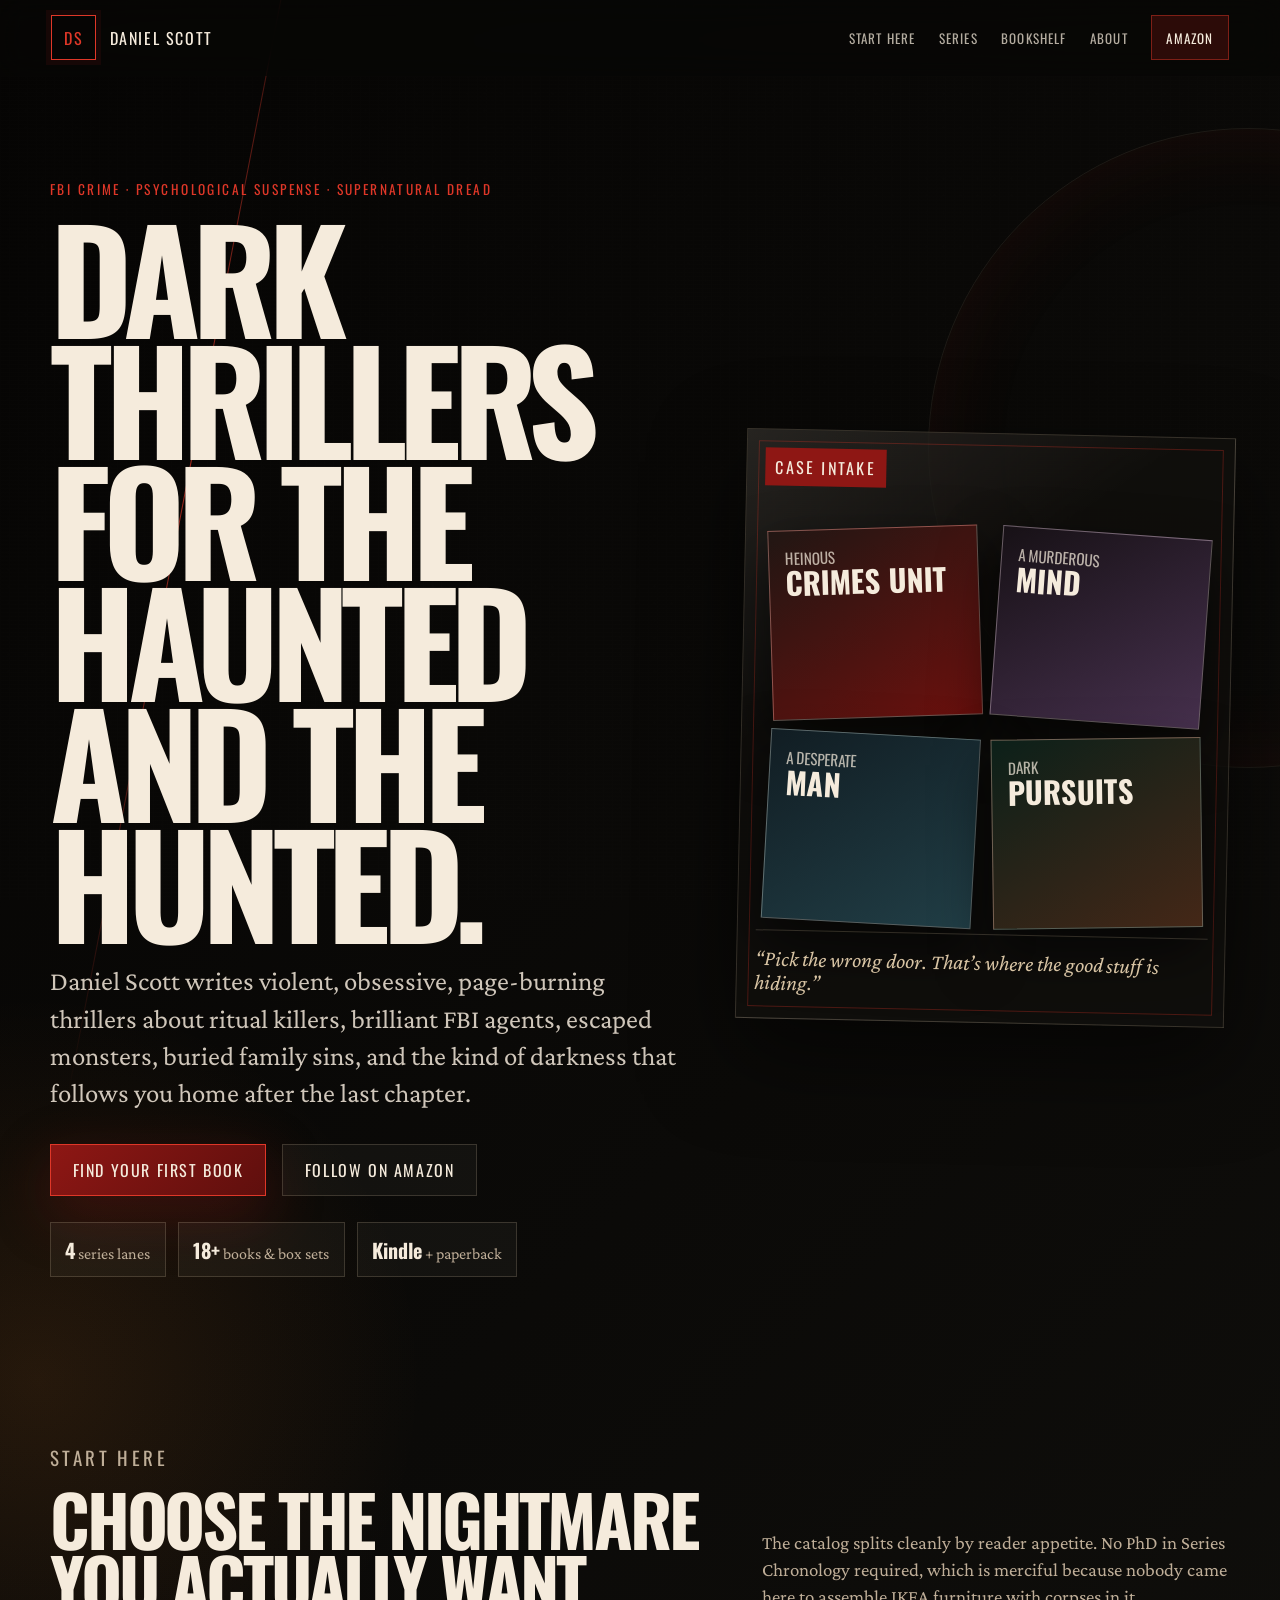
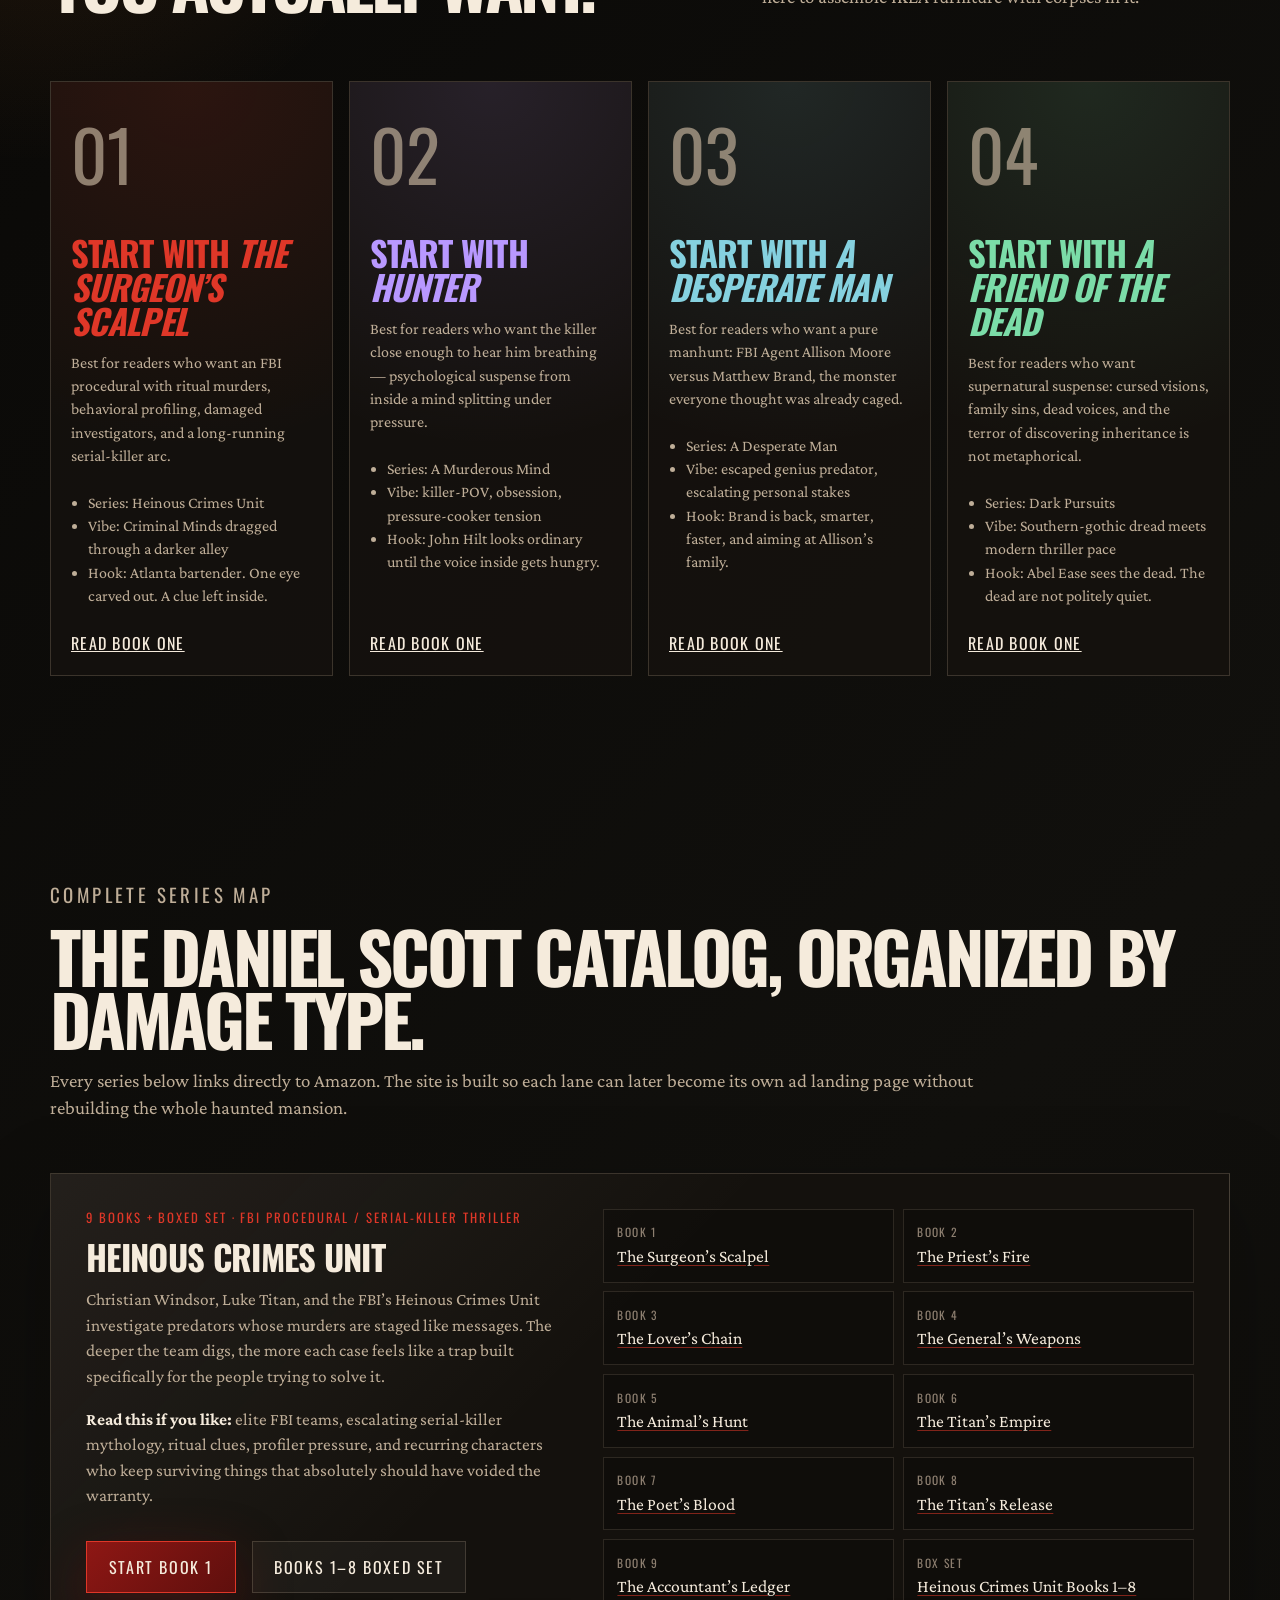
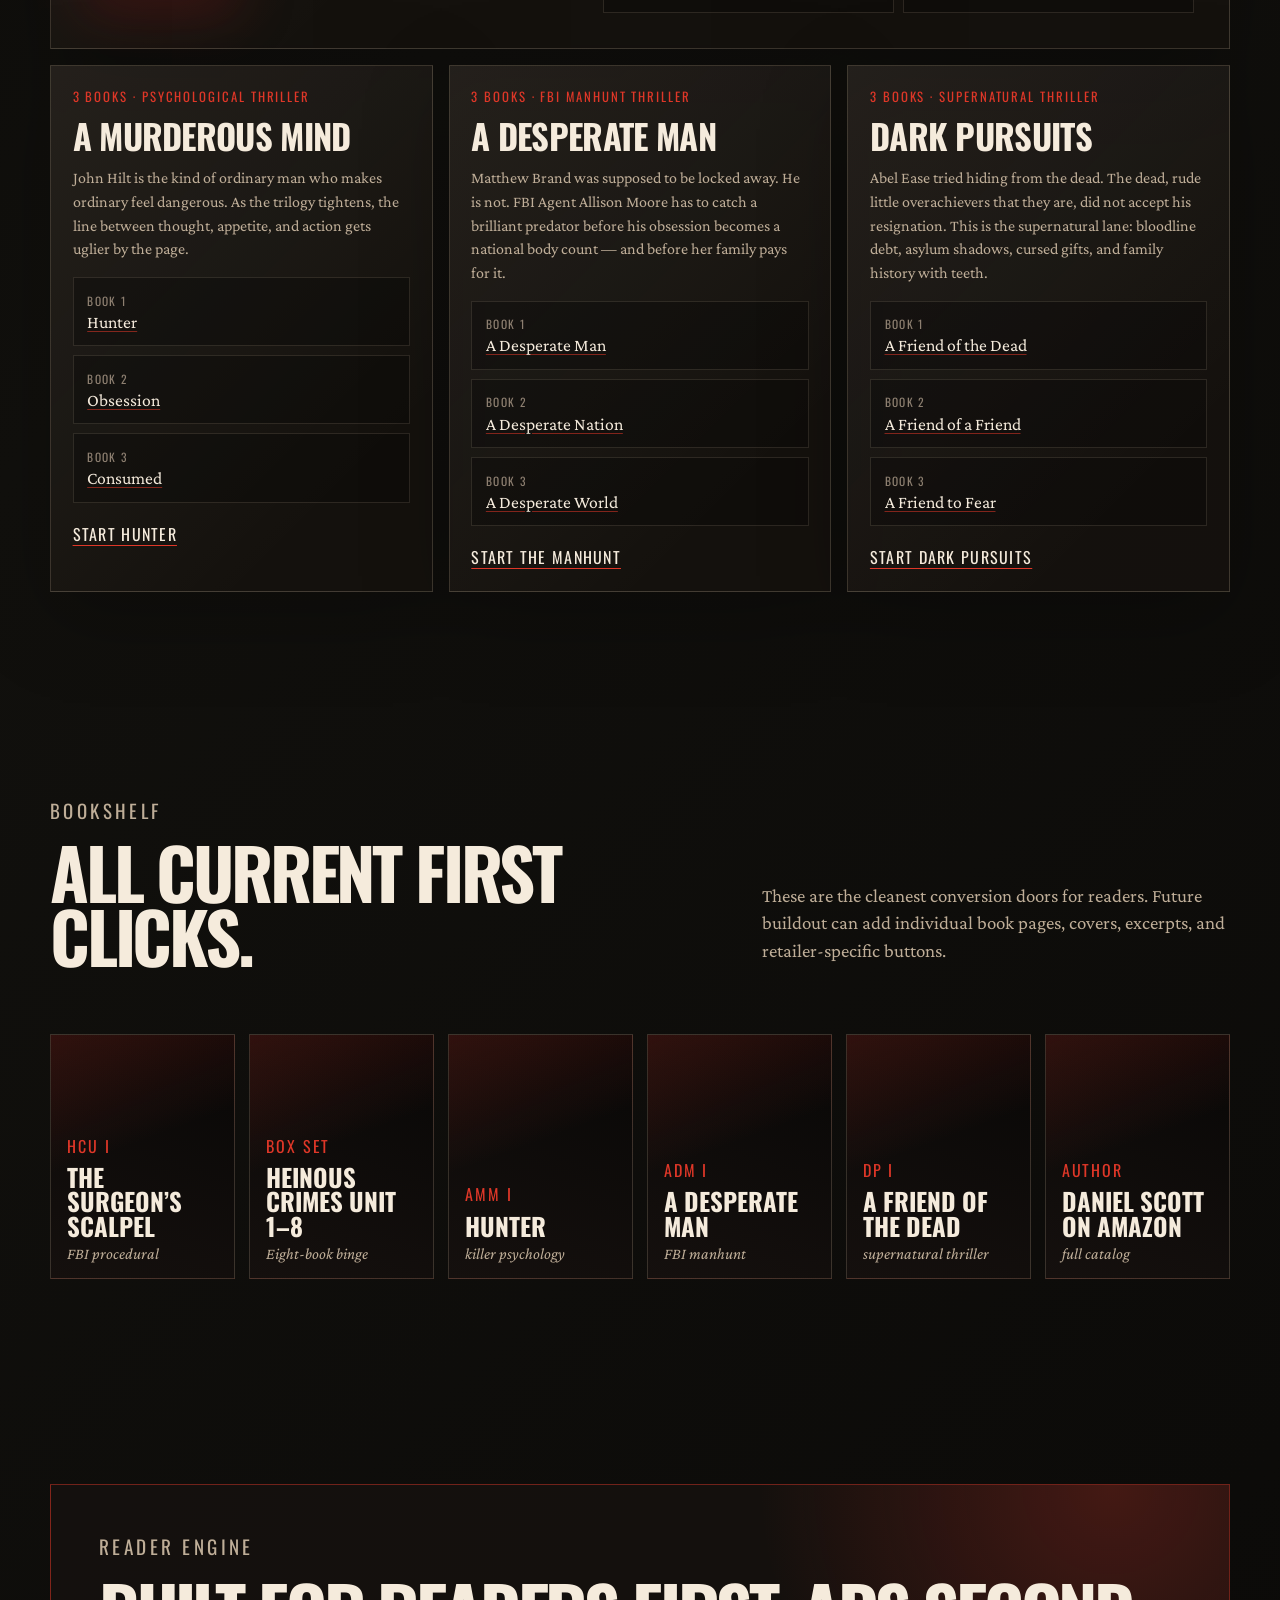
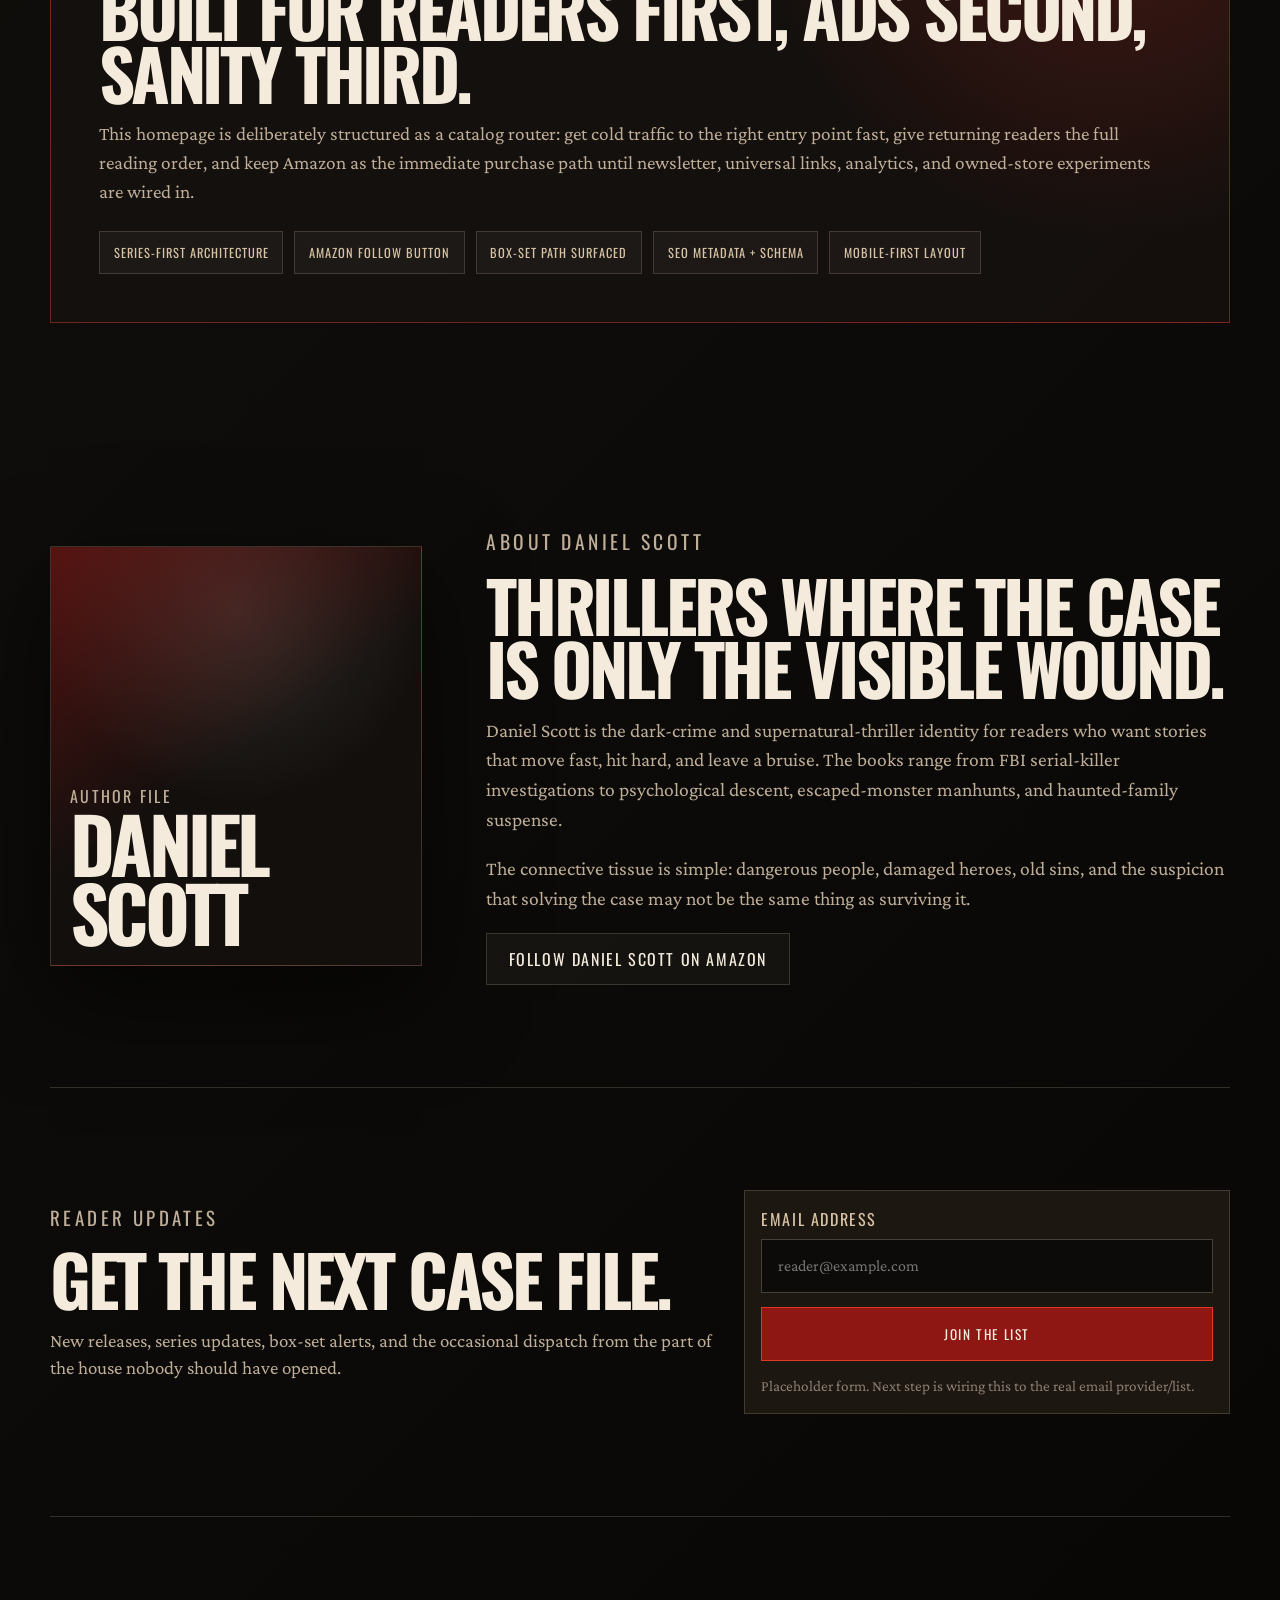
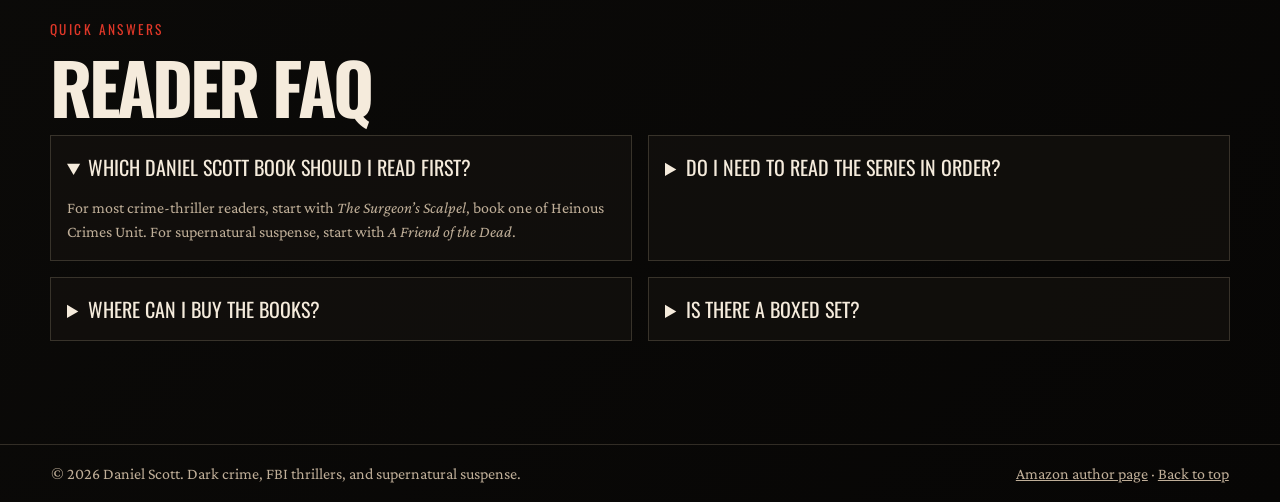
==== commit 769fc3c5: "Mirror readdanielscott homepage for Cloudflare" ====
--- a/index.html
+++ b/index.html
@@ -3,33 +3,38 @@
 <head>
   <meta charset="utf-8" />
   <meta name="viewport" content="width=device-width, initial-scale=1" />
-  <title>Daniel Scott — Dark Thriller Fiction</title>
-  <meta name="description" content="A sample author website for Daniel Scott: dark supernatural thrillers, FBI serial-killer procedurals, psychological suspense, and the full Daniel Scott series catalog." />
-  <meta name="theme-color" content="#0b0807" />
-  <meta property="og:title" content="Daniel Scott — Dark Thriller Fiction" />
-  <meta property="og:description" content="The dead do not sleep. Neither will you." />
+  <title>Daniel Scott | Dark Crime, FBI Thrillers & Supernatural Suspense</title>
+  <meta name="description" content="The official Daniel Scott reader hub: Heinous Crimes Unit, A Murderous Mind, A Desperate Man, Dark Pursuits, boxed sets, reading order, Amazon links, and new-release updates." />
+  <meta name="theme-color" content="#080706" />
+  <link rel="canonical" href="https://www.readdanielscott.com/" />
+  <meta property="og:title" content="Daniel Scott | Dark Thrillers for the Haunted and the Hunted" />
+  <meta property="og:description" content="FBI serial-killer procedurals, psychological killer POV suspense, escaped-monster manhunts, and supernatural dread." />
   <meta property="og:type" content="website" />
+  <meta property="og:url" content="https://www.readdanielscott.com/" />
+  <meta name="twitter:card" content="summary_large_image" />
   <link rel="preconnect" href="https://fonts.googleapis.com" />
   <link rel="preconnect" href="https://fonts.gstatic.com" crossorigin />
-  <link href="https://fonts.googleapis.com/css2?family=Crimson+Pro:ital,wght@0,400;0,600;0,800;1,500&family=Oswald:wght@400;500;600&display=swap" rel="stylesheet" />
-  <link rel="stylesheet" href="styles.css" />
+  <link href="https://fonts.googleapis.com/css2?family=Crimson+Pro:ital,wght@0,400;0,500;0,700;1,500&family=Oswald:wght@400;500;600;700&display=swap" rel="stylesheet" />
+  <link rel="stylesheet" href="styles.css?v=a404e83" />
   <script type="application/ld+json">
   {
     "@context": "https://schema.org",
     "@type": "Person",
     "name": "Daniel Scott",
-    "url": "https://danielscottbooks.com",
+    "url": "https://www.readdanielscott.com/",
     "jobTitle": "Author",
-    "genre": ["Thriller", "Supernatural thriller", "Psychological suspense"],
-    "sameAs": ["https://www.amazon.com/stores/author/B0DRZ5MXMY"]
+    "genre": ["Crime thriller", "FBI thriller", "Psychological thriller", "Supernatural thriller"],
+    "sameAs": ["https://www.amazon.com/Daniel-Scott/e/B0B6QCQ8RV"],
+    "worksFor": {"@type": "Organization", "name": "Marlowe and Vane"},
+    "knowsAbout": ["serial killer fiction", "FBI procedurals", "supernatural suspense", "psychological suspense"]
   }
   </script>
 </head>
 <body>
   <a class="skip-link" href="#main">Skip to content</a>
-
-  <div class="page-noise" aria-hidden="true"></div>
-  <div class="bloodline" aria-hidden="true"></div>
+  <div class="atmosphere atmosphere-one" aria-hidden="true"></div>
+  <div class="atmosphere atmosphere-two" aria-hidden="true"></div>
+  <div class="grain" aria-hidden="true"></div>
 
   <header class="site-header" data-scroll-header>
     <a class="brand" href="#top" aria-label="Daniel Scott home">
@@ -37,210 +42,263 @@
       <span class="brand-copy">Daniel Scott</span>
     </a>
     <nav class="site-nav" aria-label="Main navigation">
+      <a href="#start">Start here</a>
       <a href="#series">Series</a>
-      <a href="#books">Dark Pursuits</a>
+      <a href="#bookshelf">Bookshelf</a>
       <a href="#about">About</a>
-      <a href="#letters">Reader list</a>
-      <a class="nav-cta" href="#series">Choose your door</a>
+      <a class="nav-cta" href="https://www.amazon.com/Daniel-Scott/e/B0B6QCQ8RV" target="_blank" rel="noreferrer">Amazon</a>
     </nav>
   </header>
 
-  <main id="main" class="site-main">
+  <main id="main">
     <section id="top" class="hero section-shell" aria-labelledby="hero-title">
-      <div class="hero-grid">
-        <div class="hero-copy">
-          <p class="eyebrow">Dark supernatural thrillers</p>
-          <h1 id="hero-title">The dead do not sleep.<br />Neither will you.</h1>
-          <p class="hero-lede">Daniel Scott writes nerve-tight thrillers about haunted bloodlines, brilliant FBI hunters, ritual killers, buried guilt, and the kind of secrets that keep breathing long after the bodies are cold.</p>
-          <div class="hero-actions" aria-label="Primary calls to action">
-            <a class="button button-primary" href="#series">Explore the catalog</a>
-            <a class="button button-ghost" href="https://www.amazon.com/Surgeons-Scalpel-Heinous-Crimes-Unit-ebook/dp/B0B4BNK22M" target="_blank" rel="noreferrer">Start with HCU</a>
-          </div>
-          <p class="microcopy">Sample author site concept. Copy, links, and offers can be swapped before launch.</p>
-        </div>
-
-        <div class="hero-art" aria-label="Dark Pursuits feature panel">
-          <div class="case-file">
-            <div class="case-topline">
-              <span>Case file</span>
-              <span>No. 01</span>
-            </div>
-            <div class="cover-stack" aria-hidden="true">
-              <article class="cover cover-one">
-                <span>A Friend</span>
-                <strong>of the Dead</strong>
-                <em>Dark Pursuits I</em>
-              </article>
-              <article class="cover cover-two">
-                <span>A Friend</span>
-                <strong>of a Friend</strong>
-                <em>Dark Pursuits II</em>
-              </article>
-              <article class="cover cover-three">
-                <span>A Friend</span>
-                <strong>to Fear</strong>
-                <em>Dark Pursuits III</em>
-              </article>
-            </div>
-            <blockquote>
-              “The dead won’t leave Abel Ease alone.”
-            </blockquote>
-          </div>
-        </div>
-      </div>
-    </section>
-
-    <section class="manifesto section-shell" aria-label="Author promise">
-      <div class="manifesto-rule"></div>
-      <p>For readers who like their thrillers black as midnight, sharp as a confession, and haunted by something worse than a murderer: inheritance.</p>
-    </section>
-
-    <section id="series" class="series-map section-shell" aria-labelledby="series-title">
+      <div class="hero-copy">
+        <p class="eyebrow">FBI crime · psychological suspense · supernatural dread</p>
+        <h1 id="hero-title">Dark thrillers for the haunted and the hunted.</h1>
+        <p class="hero-lede">Daniel Scott writes violent, obsessive, page-burning thrillers about ritual killers, brilliant FBI agents, escaped monsters, buried family sins, and the kind of darkness that follows you home after the last chapter.</p>
+        <div class="hero-actions">
+          <a class="button button-primary" href="#start">Find your first book</a>
+          <a class="button button-ghost" href="https://www.amazon.com/Daniel-Scott/e/B0B6QCQ8RV" target="_blank" rel="noreferrer">Follow on Amazon</a>
+        </div>
+        <div class="proof-strip" aria-label="Catalog summary">
+          <span><strong>4</strong> series lanes</span>
+          <span><strong>18+</strong> books & box sets</span>
+          <span><strong>Kindle</strong> + paperback</span>
+        </div>
+      </div>
+
+      <aside class="hero-dossier" aria-label="Featured Daniel Scott reading paths">
+        <div class="dossier-label">Case intake</div>
+        <div class="cover-wall" aria-hidden="true">
+          <div class="mini-cover cover-hcu"><span>Heinous</span><strong>Crimes Unit</strong></div>
+          <div class="mini-cover cover-mind"><span>A Murderous</span><strong>Mind</strong></div>
+          <div class="mini-cover cover-man"><span>A Desperate</span><strong>Man</strong></div>
+          <div class="mini-cover cover-dark"><span>Dark</span><strong>Pursuits</strong></div>
+        </div>
+        <blockquote>“Pick the wrong door. That’s where the good stuff is hiding.”</blockquote>
+      </aside>
+    </section>
+
+    <section id="start" class="start-here section-shell" aria-labelledby="start-title">
       <div class="section-heading split-heading">
         <div>
-          <p class="eyebrow">Complete series map</p>
-          <h2 id="series-title">Every road into the dark.</h2>
-        </div>
-        <p>Pick your flavor: FBI procedural monsters, killer-inside-the-head psychological suspense, escaped-evil manhunts, or haunted-family supernatural dread.</p>
-      </div>
-
-      <div class="series-grid">
-        <article class="series-card series-card-wide">
-          <div class="series-kicker">9-book procedural / serial-killer arc</div>
+          <p class="eyebrow">Start here</p>
+          <h2 id="start-title">Choose the nightmare you actually want.</h2>
+        </div>
+        <p>The catalog splits cleanly by reader appetite. No PhD in Series Chronology required, which is merciful because nobody came here to assemble IKEA furniture with corpses in it.</p>
+      </div>
+
+      <div class="path-grid">
+        <article class="path-card hcu-card">
+          <p class="path-number">01</p>
+          <h3>Start with <em>The Surgeon’s Scalpel</em></h3>
+          <p>Best for readers who want an FBI procedural with ritual murders, behavioral profiling, damaged investigators, and a long-running serial-killer arc.</p>
+          <ul>
+            <li>Series: Heinous Crimes Unit</li>
+            <li>Vibe: Criminal Minds dragged through a darker alley</li>
+            <li>Hook: Atlanta bartender. One eye carved out. A clue left inside.</li>
+          </ul>
+          <a href="https://www.amazon.com/Surgeons-Scalpel-Heinous-Crimes-Unit-ebook/dp/B0B4BNK22M" target="_blank" rel="noreferrer">Read book one</a>
+        </article>
+        <article class="path-card mind-card">
+          <p class="path-number">02</p>
+          <h3>Start with <em>Hunter</em></h3>
+          <p>Best for readers who want the killer close enough to hear him breathing — psychological suspense from inside a mind splitting under pressure.</p>
+          <ul>
+            <li>Series: A Murderous Mind</li>
+            <li>Vibe: killer-POV, obsession, pressure-cooker tension</li>
+            <li>Hook: John Hilt looks ordinary until the voice inside gets hungry.</li>
+          </ul>
+          <a href="https://www.amazon.com/Hunter-Murderous-Mind-Book-1-ebook/dp/B0CC8XB1HD" target="_blank" rel="noreferrer">Read book one</a>
+        </article>
+        <article class="path-card man-card">
+          <p class="path-number">03</p>
+          <h3>Start with <em>A Desperate Man</em></h3>
+          <p>Best for readers who want a pure manhunt: FBI Agent Allison Moore versus Matthew Brand, the monster everyone thought was already caged.</p>
+          <ul>
+            <li>Series: A Desperate Man</li>
+            <li>Vibe: escaped genius predator, escalating personal stakes</li>
+            <li>Hook: Brand is back, smarter, faster, and aiming at Allison’s family.</li>
+          </ul>
+          <a href="https://www.amazon.com/Desperate-Man-Daniel-Scott-ebook/dp/B0CL4RJ4Q1" target="_blank" rel="noreferrer">Read book one</a>
+        </article>
+        <article class="path-card dark-card">
+          <p class="path-number">04</p>
+          <h3>Start with <em>A Friend of the Dead</em></h3>
+          <p>Best for readers who want supernatural suspense: cursed visions, family sins, dead voices, and the terror of discovering inheritance is not metaphorical.</p>
+          <ul>
+            <li>Series: Dark Pursuits</li>
+            <li>Vibe: Southern-gothic dread meets modern thriller pace</li>
+            <li>Hook: Abel Ease sees the dead. The dead are not politely quiet.</li>
+          </ul>
+          <a href="https://www.amazon.com/Friend-Dead-Dark-Pursuits-Book-ebook/dp/B0DRZ5MXMY" target="_blank" rel="noreferrer">Read book one</a>
+        </article>
+      </div>
+    </section>
+
+    <section id="series" class="series section-shell" aria-labelledby="series-title">
+      <div class="section-heading">
+        <p class="eyebrow">Complete series map</p>
+        <h2 id="series-title">The Daniel Scott catalog, organized by damage type.</h2>
+        <p>Every series below links directly to Amazon. The site is built so each lane can later become its own ad landing page without rebuilding the whole haunted mansion.</p>
+      </div>
+
+      <article class="series-panel flagship" id="heinous-crimes-unit">
+        <div class="panel-copy">
+          <p class="series-kicker">9 books + boxed set · FBI procedural / serial-killer thriller</p>
           <h3>Heinous Crimes Unit</h3>
-          <p>Christian Windsor, Luke Titan, and the FBI’s darkest unit face ritual killers, impossible patterns, and predators smart enough to turn the investigation back on the hunters.</p>
-          <ol class="series-books compact-list">
-            <li><a href="https://www.amazon.com/Surgeons-Scalpel-Heinous-Crimes-Unit-ebook/dp/B0B4BNK22M" target="_blank" rel="noreferrer">The Surgeon’s Scalpel</a></li>
-            <li><a href="https://www.amazon.com/Priests-Fire-Heinous-Crimes-Unit-ebook/dp/B0B859PDZP" target="_blank" rel="noreferrer">The Priest’s Fire</a></li>
-            <li><a href="https://www.amazon.com/Lovers-Chain-Heinous-Crimes-Unit-ebook/dp/B0BB583GDD" target="_blank" rel="noreferrer">The Lover’s Chain</a></li>
-            <li><a href="https://www.amazon.com/Generals-Weapons-Heinous-Crimes-Unit-ebook/dp/B0BJC97DL4" target="_blank" rel="noreferrer">The General’s Weapons</a></li>
-            <li><a href="https://www.amazon.com/Animals-Hunt-Heinous-Crimes-Unit-ebook/dp/B0BNQW7XG7" target="_blank" rel="noreferrer">The Animal’s Hunt</a></li>
-            <li><a href="https://www.amazon.com/Titans-Empire-Heinous-Crimes-Unit-ebook/dp/B0BRYPQ1R2" target="_blank" rel="noreferrer">The Titan’s Empire</a></li>
-            <li><a href="https://www.amazon.com/Poets-Blood-Heinous-Crimes-Unit-ebook/dp/B0BVWLM7G2" target="_blank" rel="noreferrer">The Poet’s Blood</a></li>
-            <li><a href="https://www.amazon.com/Titans-Release-Heinous-Crimes-Unit-ebook/dp/B0C15LQJKN" target="_blank" rel="noreferrer">The Titan’s Release</a></li>
-            <li><a href="https://www.amazon.com/Accountants-Ledger-Heinous-Crimes-Unit-ebook/dp/B0C7SCJJ6T" target="_blank" rel="noreferrer">The Accountant’s Ledger</a></li>
+          <p>Christian Windsor, Luke Titan, and the FBI’s Heinous Crimes Unit investigate predators whose murders are staged like messages. The deeper the team digs, the more each case feels like a trap built specifically for the people trying to solve it.</p>
+          <p class="reader-fit"><strong>Read this if you like:</strong> elite FBI teams, escalating serial-killer mythology, ritual clues, profiler pressure, and recurring characters who keep surviving things that absolutely should have voided the warranty.</p>
+          <div class="button-row">
+            <a class="button button-primary" href="https://www.amazon.com/Surgeons-Scalpel-Heinous-Crimes-Unit-ebook/dp/B0B4BNK22M" target="_blank" rel="noreferrer">Start book 1</a>
+            <a class="button button-ghost" href="https://www.amazon.com/Heinous-Crimes-Unit-Boxed-Books-ebook/dp/B0D1KWV8NQ" target="_blank" rel="noreferrer">Books 1–8 boxed set</a>
+          </div>
+        </div>
+        <ol class="book-list two-column">
+          <li><span>Book 1</span><a href="https://www.amazon.com/Surgeons-Scalpel-Heinous-Crimes-Unit-ebook/dp/B0B4BNK22M" target="_blank" rel="noreferrer">The Surgeon’s Scalpel</a></li>
+          <li><span>Book 2</span><a href="https://www.amazon.com/Priests-Fire-Heinous-Crimes-Unit-ebook/dp/B0B859PDZP" target="_blank" rel="noreferrer">The Priest’s Fire</a></li>
+          <li><span>Book 3</span><a href="https://www.amazon.com/Lovers-Chain-Heinous-Crimes-Unit-ebook/dp/B0BB583GDD" target="_blank" rel="noreferrer">The Lover’s Chain</a></li>
+          <li><span>Book 4</span><a href="https://www.amazon.com/Generals-Weapons-Heinous-Crimes-Unit-ebook/dp/B0BJC97DL4" target="_blank" rel="noreferrer">The General’s Weapons</a></li>
+          <li><span>Book 5</span><a href="https://www.amazon.com/Animals-Hunt-Heinous-Crimes-Unit-ebook/dp/B0BNQW7XG7" target="_blank" rel="noreferrer">The Animal’s Hunt</a></li>
+          <li><span>Book 6</span><a href="https://www.amazon.com/Titans-Empire-Heinous-Crimes-Unit-ebook/dp/B0BRYPQ1R2" target="_blank" rel="noreferrer">The Titan’s Empire</a></li>
+          <li><span>Book 7</span><a href="https://www.amazon.com/Poets-Blood-Heinous-Crimes-Unit-ebook/dp/B0BVWLM7G2" target="_blank" rel="noreferrer">The Poet’s Blood</a></li>
+          <li><span>Book 8</span><a href="https://www.amazon.com/Titans-Release-Heinous-Crimes-Unit-ebook/dp/B0C15LQJKN" target="_blank" rel="noreferrer">The Titan’s Release</a></li>
+          <li><span>Book 9</span><a href="https://www.amazon.com/Accountants-Ledger-Heinous-Crimes-Unit-ebook/dp/B0C7SCJJ6T" target="_blank" rel="noreferrer">The Accountant’s Ledger</a></li>
+          <li><span>Box set</span><a href="https://www.amazon.com/Heinous-Crimes-Unit-Boxed-Books-ebook/dp/B0D1KWV8NQ" target="_blank" rel="noreferrer">Heinous Crimes Unit Books 1–8</a></li>
+        </ol>
+      </article>
+
+      <div class="series-panel-grid">
+        <article class="series-panel compact" id="murderous-mind">
+          <p class="series-kicker">3 books · psychological thriller</p>
+          <h3>A Murderous Mind</h3>
+          <p>John Hilt is the kind of ordinary man who makes ordinary feel dangerous. As the trilogy tightens, the line between thought, appetite, and action gets uglier by the page.</p>
+          <ol class="book-list">
+            <li><span>Book 1</span><a href="https://www.amazon.com/Hunter-Murderous-Mind-Book-1-ebook/dp/B0CC8XB1HD" target="_blank" rel="noreferrer">Hunter</a></li>
+            <li><span>Book 2</span><a href="https://www.amazon.com/Obsession-Murderous-Mind-Book-2-ebook/dp/B0CC91NRX1" target="_blank" rel="noreferrer">Obsession</a></li>
+            <li><span>Book 3</span><a href="https://www.amazon.com/Consumed-Murderous-Mind-Book-3-ebook/dp/B0CFYRTCM8" target="_blank" rel="noreferrer">Consumed</a></li>
           </ol>
-          <div class="series-actions">
-            <a class="button button-small" href="https://www.amazon.com/Heinous-Crimes-Unit-Boxed-Books-ebook/dp/B0D1KWV8NQ" target="_blank" rel="noreferrer">Get books 1-8 box set</a>
-            <a class="text-link" href="https://www.amazon.com/Surgeons-Scalpel-Heinous-Crimes-Unit-ebook/dp/B0B4BNK22M" target="_blank" rel="noreferrer">Start book one</a>
-          </div>
-        </article>
-
-        <article class="series-card">
-          <div class="series-kicker">3-book psychological thriller</div>
-          <h3>A Murderous Mind</h3>
-          <p>John Hilt looks ordinary from the outside. Inside, the voice that loves killing is getting louder.</p>
-          <ol class="series-books">
-            <li><a href="https://www.amazon.com/Hunter-Murderous-Mind-Book-1-ebook/dp/B0CC8XB1HD" target="_blank" rel="noreferrer">Hunter</a></li>
-            <li><a href="https://www.amazon.com/Obsession-Murderous-Mind-Book-2-ebook/dp/B0CC91NRX1" target="_blank" rel="noreferrer">Obsession</a></li>
-            <li><a href="https://www.amazon.com/Consumed-Murderous-Mind-Book-3-ebook/dp/B0CFYRTCM8" target="_blank" rel="noreferrer">Consumed</a></li>
-          </ol>
-          <a class="text-link" href="https://www.amazon.com/Hunter-Murderous-Mind-Book-1-ebook/dp/B0CC8XB1HD" target="_blank" rel="noreferrer">Start the trilogy</a>
-        </article>
-
-        <article class="series-card">
-          <div class="series-kicker">3-book FBI manhunt</div>
+          <a class="text-link" href="https://www.amazon.com/Hunter-Murderous-Mind-Book-1-ebook/dp/B0CC8XB1HD" target="_blank" rel="noreferrer">Start Hunter</a>
+        </article>
+
+        <article class="series-panel compact" id="desperate-man">
+          <p class="series-kicker">3 books · FBI manhunt thriller</p>
           <h3>A Desperate Man</h3>
-          <p>FBI Agent Allison Moore hunts Matthew Brand, the nightmare everyone thought was caged until the bodies begin again.</p>
-          <ol class="series-books">
-            <li><a href="https://www.amazon.com/Desperate-Man-Daniel-Scott-ebook/dp/B0CL4RJ4Q1" target="_blank" rel="noreferrer">A Desperate Man</a></li>
-            <li><a href="https://www.amazon.com/Desperate-Nation-Man-Book-ebook/dp/B0CLJVXDSG" target="_blank" rel="noreferrer">A Desperate Nation</a></li>
-            <li><a href="https://www.amazon.com/Desperate-World-Man-Book-ebook/dp/B0CQ6LNBY9" target="_blank" rel="noreferrer">A Desperate World</a></li>
+          <p>Matthew Brand was supposed to be locked away. He is not. FBI Agent Allison Moore has to catch a brilliant predator before his obsession becomes a national body count — and before her family pays for it.</p>
+          <ol class="book-list">
+            <li><span>Book 1</span><a href="https://www.amazon.com/Desperate-Man-Daniel-Scott-ebook/dp/B0CL4RJ4Q1" target="_blank" rel="noreferrer">A Desperate Man</a></li>
+            <li><span>Book 2</span><a href="https://www.amazon.com/Desperate-Nation-Man-Book-ebook/dp/B0CLJVXDSG" target="_blank" rel="noreferrer">A Desperate Nation</a></li>
+            <li><span>Book 3</span><a href="https://www.amazon.com/Desperate-World-Man-Book-ebook/dp/B0CQ6LNBY9" target="_blank" rel="noreferrer">A Desperate World</a></li>
           </ol>
           <a class="text-link" href="https://www.amazon.com/Desperate-Man-Daniel-Scott-ebook/dp/B0CL4RJ4Q1" target="_blank" rel="noreferrer">Start the manhunt</a>
         </article>
 
-        <article class="series-card">
-          <div class="series-kicker">3-book supernatural thriller</div>
+        <article class="series-panel compact" id="dark-pursuits">
+          <p class="series-kicker">3 books · supernatural thriller</p>
           <h3>Dark Pursuits</h3>
-          <p>Abel Ease sees what others cannot, and the dead keep dragging him toward the family debt still waiting in the dark.</p>
-          <ol class="series-books">
-            <li><a href="https://www.amazon.com/Friend-Dead-Dark-Pursuits-Book-ebook/dp/B0DRZ5MXMY" target="_blank" rel="noreferrer">A Friend of the Dead</a></li>
-            <li><a href="https://www.amazon.com/Friend-Dark-Pursuits-Book-ebook/dp/B0DV194DW5" target="_blank" rel="noreferrer">A Friend of a Friend</a></li>
-            <li><a href="https://www.amazon.com/Friend-Fear-Dark-Pursuits-Book-ebook/dp/B0FPD75MYW" target="_blank" rel="noreferrer">A Friend to Fear</a></li>
+          <p>Abel Ease tried hiding from the dead. The dead, rude little overachievers that they are, did not accept his resignation. This is the supernatural lane: bloodline debt, asylum shadows, cursed gifts, and family history with teeth.</p>
+          <ol class="book-list">
+            <li><span>Book 1</span><a href="https://www.amazon.com/Friend-Dead-Dark-Pursuits-Book-ebook/dp/B0DRZ5MXMY" target="_blank" rel="noreferrer">A Friend of the Dead</a></li>
+            <li><span>Book 2</span><a href="https://www.amazon.com/Friend-Dark-Pursuits-Book-ebook/dp/B0DV194DW5" target="_blank" rel="noreferrer">A Friend of a Friend</a></li>
+            <li><span>Book 3</span><a href="https://www.amazon.com/Friend-Fear-Dark-Pursuits-Book-ebook/dp/B0FPD75MYW" target="_blank" rel="noreferrer">A Friend to Fear</a></li>
           </ol>
-          <a class="text-link" href="https://us.amazon.com/dp/B0DV1DFRYX" target="_blank" rel="noreferrer">View series page</a>
-        </article>
-      </div>
-    </section>
-
-    <section id="books" class="books section-shell" aria-labelledby="books-title">
-      <div class="section-heading">
-        <p class="eyebrow">Featured series</p>
-        <h2 id="books-title">Dark Pursuits</h2>
-        <p>Start with Abel Ease, a man cursed with visions of the dead and hunted by the sins his family tried to bury.</p>
-      </div>
-
-      <div class="book-grid">
-        <article class="book-card">
-          <div class="book-number">I</div>
-          <h3>A Friend of the Dead</h3>
-          <p>The dead claw into Abel Ease’s dreams, whispering of ancient family sins and the price still owed.</p>
-          <a href="https://www.amazon.com/Friend-Dead-Dark-Pursuits-Book-ebook/dp/B0DRZ5MXMY" target="_blank" rel="noreferrer">Read on Amazon</a>
-        </article>
-        <article class="book-card raised">
-          <div class="book-number">II</div>
-          <h3>A Friend of a Friend</h3>
-          <p>After fifteen years hidden in Sunny Acres Asylum, Abel’s careful isolation cracks when a cousin arrives with the same cursed gift.</p>
-          <a href="https://www.amazon.com/Friend-Dark-Pursuits-Book-ebook/dp/B0DV194DW5" target="_blank" rel="noreferrer">Read on Amazon</a>
-        </article>
-        <article class="book-card">
-          <div class="book-number">III</div>
-          <h3>A Friend to Fear</h3>
-          <p>The final thread tightens. The thing stalking Abel is no longer content to stay in the dark.</p>
-          <a href="https://www.amazon.com/Friend-Fear-Dark-Pursuits-Book-ebook/dp/B0FPD75MYW" target="_blank" rel="noreferrer">Read on Amazon</a>
-        </article>
-      </div>
-    </section>
-
-    <section class="reading-order section-shell" aria-labelledby="order-title">
-      <div>
-        <p class="eyebrow">Fast paths</p>
-        <h2 id="order-title">Four entry points. None of them safe.</h2>
-        <p class="order-note">For conversion pages, each lane can become its own ad-specific landing page later. This homepage gives readers a clean catalog map first.</p>
-      </div>
-      <div class="order-lanes">
-        <a href="https://www.amazon.com/Surgeons-Scalpel-Heinous-Crimes-Unit-ebook/dp/B0B4BNK22M" target="_blank" rel="noreferrer"><span>01</span><strong>The Surgeon’s Scalpel</strong><em>Best first click for FBI procedural / serial-killer readers.</em></a>
-        <a href="https://www.amazon.com/Hunter-Murderous-Mind-Book-1-ebook/dp/B0CC8XB1HD" target="_blank" rel="noreferrer"><span>02</span><strong>Hunter</strong><em>Best first click for psychological killer POV suspense.</em></a>
-        <a href="https://www.amazon.com/Desperate-Man-Daniel-Scott-ebook/dp/B0CL4RJ4Q1" target="_blank" rel="noreferrer"><span>03</span><strong>A Desperate Man</strong><em>Best first click for FBI manhunt / escaped-monster readers.</em></a>
-        <a href="https://www.amazon.com/Friend-Dead-Dark-Pursuits-Book-ebook/dp/B0DRZ5MXMY" target="_blank" rel="noreferrer"><span>04</span><strong>A Friend of the Dead</strong><em>Best first click for supernatural thriller readers.</em></a>
+          <a class="text-link" href="https://www.amazon.com/Friend-Dead-Dark-Pursuits-Book-ebook/dp/B0DRZ5MXMY" target="_blank" rel="noreferrer">Start Dark Pursuits</a>
+        </article>
+      </div>
+    </section>
+
+    <section id="bookshelf" class="bookshelf section-shell" aria-labelledby="bookshelf-title">
+      <div class="section-heading split-heading">
+        <div>
+          <p class="eyebrow">Bookshelf</p>
+          <h2 id="bookshelf-title">All current first clicks.</h2>
+        </div>
+        <p>These are the cleanest conversion doors for readers. Future buildout can add individual book pages, covers, excerpts, and retailer-specific buttons.</p>
+      </div>
+      <div class="shelf-grid">
+        <a class="shelf-book" href="https://www.amazon.com/Surgeons-Scalpel-Heinous-Crimes-Unit-ebook/dp/B0B4BNK22M" target="_blank" rel="noreferrer"><span>HCU I</span><strong>The Surgeon’s Scalpel</strong><em>FBI procedural</em></a>
+        <a class="shelf-book" href="https://www.amazon.com/Heinous-Crimes-Unit-Boxed-Books-ebook/dp/B0D1KWV8NQ" target="_blank" rel="noreferrer"><span>Box set</span><strong>Heinous Crimes Unit 1–8</strong><em>Eight-book binge</em></a>
+        <a class="shelf-book" href="https://www.amazon.com/Hunter-Murderous-Mind-Book-1-ebook/dp/B0CC8XB1HD" target="_blank" rel="noreferrer"><span>AMM I</span><strong>Hunter</strong><em>killer psychology</em></a>
+        <a class="shelf-book" href="https://www.amazon.com/Desperate-Man-Daniel-Scott-ebook/dp/B0CL4RJ4Q1" target="_blank" rel="noreferrer"><span>ADM I</span><strong>A Desperate Man</strong><em>FBI manhunt</em></a>
+        <a class="shelf-book" href="https://www.amazon.com/Friend-Dead-Dark-Pursuits-Book-ebook/dp/B0DRZ5MXMY" target="_blank" rel="noreferrer"><span>DP I</span><strong>A Friend of the Dead</strong><em>supernatural thriller</em></a>
+        <a class="shelf-book" href="https://www.amazon.com/Daniel-Scott/e/B0B6QCQ8RV" target="_blank" rel="noreferrer"><span>Author</span><strong>Daniel Scott on Amazon</strong><em>full catalog</em></a>
+      </div>
+    </section>
+
+    <section class="reader-engine section-shell" aria-labelledby="reader-engine-title">
+      <div class="engine-card">
+        <p class="eyebrow">Reader engine</p>
+        <h2 id="reader-engine-title">Built for readers first, ads second, sanity third.</h2>
+        <p>This homepage is deliberately structured as a catalog router: get cold traffic to the right entry point fast, give returning readers the full reading order, and keep Amazon as the immediate purchase path until newsletter, universal links, analytics, and owned-store experiments are wired in.</p>
+        <div class="engine-list">
+          <span>Series-first architecture</span>
+          <span>Amazon follow button</span>
+          <span>Box-set path surfaced</span>
+          <span>SEO metadata + schema</span>
+          <span>Mobile-first layout</span>
+        </div>
       </div>
     </section>
 
     <section id="about" class="about section-shell" aria-labelledby="about-title">
       <div class="portrait-card" aria-hidden="true">
-        <span>Daniel Scott</span>
+        <span>Author file</span>
+        <strong>Daniel Scott</strong>
       </div>
       <div class="about-copy">
-        <p class="eyebrow">About the author</p>
-        <h2 id="about-title">Thrillers for the haunted and the hunted.</h2>
-        <p>Daniel Scott is the darker lane: supernatural suspense, psychological pressure, FBI manhunts, impossible family legacies, and protagonists who are not sure whether the thing following them is a monster, a memory, or the truth finally catching up.</p>
-        <p>This sample positions Daniel Scott as a focused thriller identity separate from David Beers, giving readers a clear promise, a clean series map, and obvious first-click paths for each reader appetite.</p>
+        <p class="eyebrow">About Daniel Scott</p>
+        <h2 id="about-title">Thrillers where the case is only the visible wound.</h2>
+        <p>Daniel Scott is the dark-crime and supernatural-thriller identity for readers who want stories that move fast, hit hard, and leave a bruise. The books range from FBI serial-killer investigations to psychological descent, escaped-monster manhunts, and haunted-family suspense.</p>
+        <p>The connective tissue is simple: dangerous people, damaged heroes, old sins, and the suspicion that solving the case may not be the same thing as surviving it.</p>
+        <a class="button button-ghost" href="https://www.amazon.com/Daniel-Scott/e/B0B6QCQ8RV" target="_blank" rel="noreferrer">Follow Daniel Scott on Amazon</a>
       </div>
     </section>
 
     <section id="letters" class="letters section-shell" aria-labelledby="letters-title">
-      <div class="letters-copy">
-        <p class="eyebrow">Reader list</p>
+      <div>
+        <p class="eyebrow">Reader updates</p>
         <h2 id="letters-title">Get the next case file.</h2>
-        <p>Launch updates, new releases, and the occasional dispatch from the part of the house nobody should have opened.</p>
+        <p>New releases, series updates, box-set alerts, and the occasional dispatch from the part of the house nobody should have opened.</p>
       </div>
       <form class="signup-form" data-signup-form>
         <label>
           <span>Email address</span>
-          <input type="email" name="email" placeholder="you@example.com" required />
+          <input type="email" name="email" placeholder="reader@example.com" required />
         </label>
         <button type="submit">Join the list</button>
-        <p class="form-note" data-form-note>Demo form only. We’ll wire this to the real email provider before launch.</p>
+        <p class="form-note" data-form-note>Placeholder form. Next step is wiring this to the real email provider/list.</p>
       </form>
     </section>
+
+    <section class="faq section-shell" aria-labelledby="faq-title">
+      <p class="eyebrow">Quick answers</p>
+      <h2 id="faq-title">Reader FAQ</h2>
+      <div class="faq-grid">
+        <details open>
+          <summary>Which Daniel Scott book should I read first?</summary>
+          <p>For most crime-thriller readers, start with <em>The Surgeon’s Scalpel</em>, book one of Heinous Crimes Unit. For supernatural suspense, start with <em>A Friend of the Dead</em>.</p>
+        </details>
+        <details>
+          <summary>Do I need to read the series in order?</summary>
+          <p>Yes inside each series. The four major series lanes are separate enough that you can choose whichever flavor you want first.</p>
+        </details>
+        <details>
+          <summary>Where can I buy the books?</summary>
+          <p>The current primary retailer path is Amazon. Every book and series lane on this page links to Amazon directly.</p>
+        </details>
+        <details>
+          <summary>Is there a boxed set?</summary>
+          <p>Yes: <em>Heinous Crimes Unit Boxed Set Books 1–8</em> is surfaced near the top because binge readers are the best kind of trouble.</p>
+        </details>
+      </div>
+    </section>
   </main>
 
   <footer class="site-footer">
-    <p>© <span data-year></span> Daniel Scott. Dark thriller fiction.</p>
-    <p class="footer-domain">danielscottbooks.com</p>
+    <p>© <span data-year></span> Daniel Scott. Dark crime, FBI thrillers, and supernatural suspense.</p>
+    <p><a href="https://www.amazon.com/Daniel-Scott/e/B0B6QCQ8RV" target="_blank" rel="noreferrer">Amazon author page</a> · <a href="#top">Back to top</a></p>
   </footer>
 
-  <script src="script.js"></script>
+  <script src="script.js?v=a404e83"></script>
 </body>
 </html>
--- a/styles.css
+++ b/styles.css
@@ -1,216 +1,208 @@
 :root {
-  --ink: #f2eadf;
-  --paper: #0b0807;
-  --paper-2: #15100e;
-  --blood: #8f1d16;
-  --blood-hot: #d43a28;
-  --bone: #d6c4a8;
-  --ash: #7d7168;
-  --smoke: rgba(242, 234, 223, 0.08);
-  --line: rgba(214, 196, 168, 0.2);
-  --shadow: 0 30px 90px rgba(0, 0, 0, 0.65);
+  --ink: #f5ebdc;
+  --muted: #bfae98;
+  --dim: #8d7f70;
+  --paper: #080706;
+  --paper-2: #11100d;
+  --panel: rgba(22, 18, 15, 0.78);
+  --panel-strong: rgba(31, 25, 20, 0.94);
+  --blood: #8e1714;
+  --blood-hot: #df3728;
+  --ember: #f28a2e;
+  --bone: #d8c4a4;
+  --bruise: #302846;
+  --greenblack: #0d241d;
+  --line: rgba(216, 196, 164, 0.2);
+  --line-hot: rgba(223, 55, 40, 0.46);
+  --shadow: 0 34px 90px rgba(0, 0, 0, 0.55);
   --display: "Oswald", Impact, sans-serif;
   --serif: "Crimson Pro", Georgia, serif;
 }
 
-* {
-  box-sizing: border-box;
-}
-
-html {
-  scroll-behavior: smooth;
-}
-
+* { box-sizing: border-box; }
+html { scroll-behavior: smooth; }
 body {
   margin: 0;
-  min-height: 100vh;
   color: var(--ink);
   background:
-    radial-gradient(circle at 78% 10%, rgba(143, 29, 22, 0.3), transparent 32rem),
-    radial-gradient(circle at 5% 15%, rgba(214, 196, 168, 0.08), transparent 26rem),
-    linear-gradient(135deg, #070504 0%, #120c0a 47%, #050403 100%);
+    radial-gradient(circle at 74% -10%, rgba(142, 23, 20, .45), transparent 34rem),
+    radial-gradient(circle at 3% 20%, rgba(242, 138, 46, .12), transparent 24rem),
+    linear-gradient(135deg, #050403 0%, #11100d 45%, #070605 100%);
   font-family: var(--serif);
   overflow-x: hidden;
 }
 
-body::selection {
-  background: var(--blood-hot);
-  color: white;
-}
-
-a {
-  color: inherit;
-}
+::selection { background: var(--blood-hot); color: white; }
+a { color: inherit; }
 
 .skip-link {
   position: absolute;
   left: 1rem;
-  top: -4rem;
-  z-index: 100;
-  padding: 0.65rem 1rem;
+  top: -5rem;
+  z-index: 200;
+  padding: .7rem 1rem;
   background: var(--ink);
   color: var(--paper);
   text-decoration: none;
-  transition: top 0.2s ease;
-}
-
-.skip-link:focus {
-  top: 1rem;
-}
-
-.page-noise {
+}
+.skip-link:focus { top: 1rem; }
+
+.grain {
   position: fixed;
   inset: 0;
+  z-index: 1;
   pointer-events: none;
-  z-index: 1;
-  opacity: 0.34;
+  opacity: .28;
+  mix-blend-mode: overlay;
   background-image:
-    linear-gradient(rgba(255,255,255,.035) 1px, transparent 1px),
-    linear-gradient(90deg, rgba(255,255,255,.025) 1px, transparent 1px);
-  background-size: 3px 3px, 7px 7px;
-  mix-blend-mode: overlay;
-}
-
-.bloodline {
+    linear-gradient(rgba(255,255,255,.04) 1px, transparent 1px),
+    linear-gradient(90deg, rgba(255,255,255,.025) 1px, transparent 1px),
+    radial-gradient(circle, rgba(255,255,255,.07) 1px, transparent 1.5px);
+  background-size: 4px 4px, 9px 9px, 17px 17px;
+}
+
+.atmosphere {
   position: fixed;
-  inset: -20vh auto auto 13vw;
-  width: 1px;
-  height: 140vh;
-  background: linear-gradient(180deg, transparent, rgba(212, 58, 40, .75), transparent);
-  transform: rotate(11deg);
-  filter: blur(.2px);
   pointer-events: none;
   z-index: 0;
+  filter: blur(.2px);
+}
+.atmosphere-one {
+  width: 1px;
+  height: 145vh;
+  left: 15vw;
+  top: -22vh;
+  transform: rotate(11deg);
+  background: linear-gradient(180deg, transparent, rgba(223,55,40,.75), transparent);
+}
+.atmosphere-two {
+  width: 40rem;
+  height: 40rem;
+  right: -18rem;
+  top: 8rem;
+  border: 1px solid rgba(216,196,164,.09);
+  border-radius: 50%;
+  box-shadow: inset 0 0 90px rgba(223,55,40,.08);
+}
+
+.section-shell {
+  position: relative;
+  z-index: 2;
+  width: min(1180px, calc(100% - 2rem));
+  margin-inline: auto;
 }
 
 .site-header {
   position: sticky;
   top: 0;
-  z-index: 50;
+  z-index: 80;
   display: flex;
   align-items: center;
   justify-content: space-between;
   gap: 1.5rem;
-  padding: 1rem clamp(1rem, 4vw, 4rem);
+  padding: .95rem clamp(1rem, 4vw, 4rem);
   border-bottom: 1px solid transparent;
-  background: rgba(11, 8, 7, 0.58);
+  background: rgba(8, 7, 6, .58);
   backdrop-filter: blur(18px);
-  transition: border-color .25s ease, background .25s ease;
-}
-
+  transition: background .25s ease, border-color .25s ease;
+}
 .site-header.is-scrolled {
   border-bottom-color: var(--line);
-  background: rgba(11, 8, 7, 0.88);
-}
-
+  background: rgba(8,7,6,.9);
+}
 .brand {
   display: inline-flex;
   align-items: center;
   gap: .85rem;
+  font-family: var(--display);
+  letter-spacing: .1em;
+  text-transform: uppercase;
   text-decoration: none;
-  letter-spacing: .08em;
-  text-transform: uppercase;
-  font-family: var(--display);
-}
-
+}
 .brand-mark {
   display: grid;
   place-items: center;
-  width: 2.6rem;
-  height: 2.6rem;
+  width: 2.8rem;
+  height: 2.8rem;
   border: 1px solid var(--blood-hot);
   color: var(--blood-hot);
-  box-shadow: 0 0 0 4px rgba(143,29,22,.11);
-}
-
-.brand-copy {
-  font-size: .95rem;
-}
-
+  box-shadow: 0 0 0 5px rgba(142,23,20,.12);
+}
 .site-nav {
   display: flex;
   align-items: center;
-  gap: clamp(.75rem, 2vw, 1.5rem);
-  font-family: var(--display);
-  text-transform: uppercase;
-  letter-spacing: .08em;
+  gap: clamp(.75rem, 2.2vw, 1.45rem);
+  font-family: var(--display);
+  text-transform: uppercase;
+  letter-spacing: .09em;
   font-size: .82rem;
 }
-
 .site-nav a {
+  color: rgba(245,235,220,.72);
   text-decoration: none;
-  color: rgba(242, 234, 223, 0.74);
-}
-
-.site-nav a:hover {
-  color: var(--ink);
-}
-
+}
+.site-nav a:hover { color: var(--ink); }
 .nav-cta {
   padding: .7rem .9rem;
-  border: 1px solid rgba(212,58,40,.55);
+  border: 1px solid var(--line-hot);
+  background: rgba(142,23,20,.28);
   color: var(--ink) !important;
-  background: rgba(143,29,22,.28);
-}
-
-.section-shell {
-  position: relative;
-  z-index: 2;
-  width: min(1180px, calc(100% - 2rem));
-  margin-inline: auto;
 }
 
 .hero {
   min-height: calc(100vh - 5rem);
   display: grid;
+  grid-template-columns: minmax(0, 1.05fr) minmax(320px, .82fr);
   align-items: center;
-  padding: clamp(4rem, 7vw, 8rem) 0 4rem;
-}
-
-.hero-grid {
-  display: grid;
-  grid-template-columns: minmax(0, 1.05fr) minmax(320px, .95fr);
-  gap: clamp(2rem, 5vw, 6rem);
-  align-items: center;
-}
-
+  gap: clamp(2rem, 5vw, 5rem);
+  padding: clamp(4rem, 8vw, 8rem) 0 4rem;
+}
 .eyebrow {
   margin: 0 0 1rem;
   color: var(--blood-hot);
   font-family: var(--display);
-  text-transform: uppercase;
+  font-size: .84rem;
   letter-spacing: .18em;
-  font-size: .84rem;
-}
-
-h1, h2, h3, p {
-  margin-top: 0;
-}
-
+  text-transform: uppercase;
+}
+h1, h2, h3, p { margin-top: 0; }
 h1 {
+  max-width: 15ch;
   margin-bottom: 1.4rem;
   font-family: var(--display);
-  font-size: clamp(4.4rem, 11vw, 9.6rem);
-  line-height: .88;
-  letter-spacing: -.055em;
-  text-transform: uppercase;
-  text-wrap: balance;
-}
-
+  font-size: clamp(4.5rem, 11vw, 10.2rem);
+  line-height: .86;
+  letter-spacing: -.06em;
+  text-transform: uppercase;
+}
+h2 {
+  margin-bottom: 1rem;
+  font-family: var(--display);
+  font-size: clamp(2.6rem, 5.5vw, 5.4rem);
+  line-height: .9;
+  letter-spacing: -.045em;
+  text-transform: uppercase;
+}
+h3 {
+  margin-bottom: .85rem;
+  font-family: var(--display);
+  font-size: clamp(1.65rem, 2.7vw, 2.65rem);
+  line-height: .98;
+  text-transform: uppercase;
+  letter-spacing: -.02em;
+}
 .hero-lede {
-  max-width: 47rem;
-  color: rgba(242, 234, 223, 0.82);
-  font-size: clamp(1.25rem, 2.1vw, 1.75rem);
+  max-width: 48rem;
+  color: rgba(245,235,220,.84);
+  font-size: clamp(1.22rem, 2.1vw, 1.72rem);
   line-height: 1.38;
 }
-
-.hero-actions {
+.hero-actions, .button-row {
   display: flex;
   flex-wrap: wrap;
   gap: 1rem;
-  margin: 2rem 0 1rem;
-}
-
+  margin: 2rem 0 1.25rem;
+}
 .button {
   display: inline-flex;
   align-items: center;
@@ -218,384 +210,386 @@
   min-height: 3.25rem;
   padding: 0 1.35rem;
   border: 1px solid var(--line);
+  font-family: var(--display);
+  text-transform: uppercase;
+  letter-spacing: .1em;
   text-decoration: none;
-  font-family: var(--display);
-  text-transform: uppercase;
-  letter-spacing: .1em;
   transition: transform .2s ease, background .2s ease, border-color .2s ease;
 }
-
-.button:hover {
-  transform: translateY(-2px);
-}
-
+.button:hover { transform: translateY(-2px); }
 .button-primary {
-  background: var(--blood);
   border-color: var(--blood-hot);
-  box-shadow: 0 18px 50px rgba(143,29,22,.28);
-}
-
-.button-ghost {
-  background: rgba(242,234,223,.035);
-}
-
-.microcopy {
-  color: var(--ash);
-  font-size: .95rem;
-}
-
-.case-file {
-  position: relative;
-  min-height: 620px;
-  padding: 1rem;
+  background: linear-gradient(135deg, var(--blood), #5f0f0d);
+  box-shadow: 0 18px 55px rgba(142,23,20,.34);
+}
+.button-ghost { background: rgba(245,235,220,.04); }
+.proof-strip {
+  display: flex;
+  flex-wrap: wrap;
+  gap: .75rem;
+  margin-top: 1.65rem;
+}
+.proof-strip span {
+  padding: .72rem .9rem;
+  border: 1px solid var(--line);
+  background: rgba(245,235,220,.04);
+  color: var(--muted);
+}
+.proof-strip strong {
+  color: var(--ink);
+  font-family: var(--display);
+  font-size: 1.25rem;
+}
+
+.hero-dossier {
+  position: relative;
+  padding: 1.1rem;
+  min-height: 590px;
   border: 1px solid var(--line);
   background:
-    linear-gradient(180deg, rgba(242,234,223,.08), rgba(242,234,223,.02)),
-    rgba(21,16,14,.75);
+    linear-gradient(145deg, rgba(245,235,220,.1), transparent 34%),
+    rgba(17,16,13,.78);
   box-shadow: var(--shadow);
-  transform: rotate(1.5deg);
-}
-
-.case-file::before,
-.case-file::after {
+  transform: rotate(1.2deg);
+}
+.hero-dossier::before {
   content: "";
   position: absolute;
-  inset: 1rem;
-  border: 1px solid rgba(212,58,40,.23);
+  inset: .7rem;
+  border: 1px solid rgba(223,55,40,.3);
   pointer-events: none;
 }
-
-.case-file::after {
-  inset: auto 10% 6.5rem 10%;
-  height: 7rem;
-  border: 0;
-  border-top: 2px solid rgba(212,58,40,.55);
-  transform: rotate(-8deg);
-}
-
-.case-topline {
-  display: flex;
-  justify-content: space-between;
-  color: var(--ash);
-  font-family: var(--display);
-  text-transform: uppercase;
-  letter-spacing: .12em;
-  font-size: .8rem;
-}
-
-.cover-stack {
-  position: relative;
-  height: 430px;
-  margin: 2.5rem 0 1.4rem;
-}
-
-.cover {
-  position: absolute;
+.dossier-label {
+  position: relative;
+  z-index: 2;
+  display: inline-block;
+  padding: .45rem .65rem;
+  background: var(--blood);
+  font-family: var(--display);
+  letter-spacing: .14em;
+  text-transform: uppercase;
+}
+.cover-wall {
+  position: relative;
+  display: grid;
+  grid-template-columns: repeat(2, minmax(0, 1fr));
+  gap: 1rem;
+  margin-top: 2rem;
+  padding: .5rem;
+}
+.mini-cover {
+  position: relative;
   display: flex;
   flex-direction: column;
-  justify-content: flex-end;
-  width: 220px;
-  height: 330px;
-  padding: 1.2rem;
-  border: 1px solid rgba(214,196,168,.28);
-  background:
-    radial-gradient(circle at 50% 10%, rgba(212,58,40,.45), transparent 32%),
-    linear-gradient(160deg, #1d1715, #060403 70%);
-  box-shadow: 0 25px 55px rgba(0,0,0,.55);
-  font-family: var(--display);
-  text-transform: uppercase;
-}
-
-.cover span {
+  justify-content: flex-start;
+  width: 100%;
+  min-width: 0;
+  height: 190px;
+  padding: 1rem;
+  border: 1px solid rgba(245,235,220,.3);
+  box-shadow: 0 25px 55px rgba(0,0,0,.58);
+  font-family: var(--display);
+  text-transform: uppercase;
+}
+.mini-cover span { color: rgba(245,235,220,.72); font-size: .95rem; }
+.mini-cover strong { font-size: clamp(1.45rem, 3vw, 1.9rem); line-height: .92; }
+.cover-hcu { background: linear-gradient(150deg, #211613, #6d110e); transform: rotate(-3deg); }
+.cover-mind { background: linear-gradient(150deg, #171116, #46304d); transform: rotate(3deg); }
+.cover-man { background: linear-gradient(150deg, #111d23, #213e46); transform: rotate(2deg); }
+.cover-dark { background: linear-gradient(150deg, #0c2019, #442717); transform: rotate(-2deg); }
+.hero-dossier blockquote {
+  position: relative;
+  z-index: 2;
+  margin: 0;
+  padding: 1rem 0 0;
+  border-top: 1px solid var(--line);
   color: var(--bone);
-  font-size: 1.1rem;
-  letter-spacing: .12em;
-}
-
-.cover strong {
-  margin: .25rem 0 .8rem;
-  font-size: 2.35rem;
-  line-height: .9;
-  color: white;
-}
-
-.cover em {
-  color: var(--blood-hot);
-  font-style: normal;
-  letter-spacing: .18em;
-  font-size: .72rem;
-}
-
-.cover-one {
-  left: 6%;
-  top: 35px;
-  transform: rotate(-9deg);
-}
-
-.cover-two {
-  left: 31%;
-  top: 5px;
-  z-index: 2;
-  transform: rotate(3deg);
-}
-
-.cover-three {
-  right: 4%;
-  top: 60px;
-  transform: rotate(10deg);
-}
-
-.case-file blockquote {
-  position: relative;
-  z-index: 3;
-  margin: 0;
-  padding: 1rem 1.2rem;
-  border-left: 3px solid var(--blood-hot);
-  color: var(--bone);
-  background: rgba(0,0,0,.2);
-  font-size: clamp(1.6rem, 3vw, 2.5rem);
-  line-height: 1.02;
+  font-size: 1.35rem;
   font-style: italic;
 }
 
-.manifesto {
-  display: grid;
-  grid-template-columns: 1fr minmax(0, 2fr);
-  gap: clamp(1.5rem, 4vw, 4rem);
-  align-items: center;
-  padding: 4rem 0;
-}
-
-.manifesto-rule {
-  height: 1px;
-  background: linear-gradient(90deg, transparent, var(--blood-hot), var(--bone));
-}
-
-.manifesto p {
-  margin: 0;
-  color: var(--bone);
-  font-size: clamp(1.7rem, 3vw, 3.2rem);
-  line-height: 1;
-}
-
-.books,
-.reading-order,
-.about,
-.letters {
-  padding: clamp(4rem, 8vw, 7rem) 0;
-}
-
-.section-heading {
-  max-width: 760px;
-  margin-bottom: 2rem;
-}
-
-h2 {
-  margin-bottom: 1rem;
-  font-family: var(--display);
-  font-size: clamp(3rem, 7vw, 6.4rem);
-  line-height: .92;
-  letter-spacing: -.04em;
-  text-transform: uppercase;
-}
-
-.section-heading p,
-.about-copy p,
-.letters-copy p {
-  color: rgba(242,234,223,.75);
-  font-size: 1.25rem;
-  line-height: 1.5;
-}
-
-.book-grid {
-  display: grid;
-  grid-template-columns: repeat(3, minmax(0, 1fr));
+.section-heading { margin-bottom: clamp(2rem, 4vw, 3.5rem); }
+.section-heading p {
+  max-width: 58rem;
+  color: var(--muted);
+  font-size: 1.18rem;
+  line-height: 1.45;
+}
+.split-heading {
+  display: grid;
+  grid-template-columns: minmax(0, .9fr) minmax(280px, .62fr);
+  gap: 2rem;
+  align-items: end;
+}
+.start-here, .series, .bookshelf, .reader-engine, .about, .letters, .faq {
+  padding: clamp(4.5rem, 8vw, 8rem) 0;
+}
+
+.path-grid {
+  display: grid;
+  grid-template-columns: repeat(4, minmax(0, 1fr));
   gap: 1rem;
 }
-
-.book-card {
-  position: relative;
-  min-height: 330px;
-  padding: 1.4rem;
-  border: 1px solid var(--line);
-  background: linear-gradient(180deg, rgba(242,234,223,.08), rgba(242,234,223,.025));
+.path-card {
+  position: relative;
+  min-height: 520px;
+  display: flex;
+  flex-direction: column;
+  padding: 1.25rem;
+  border: 1px solid var(--line);
+  background: var(--panel);
   overflow: hidden;
 }
-
-.book-card::before {
+.path-card::before {
   content: "";
   position: absolute;
-  inset: auto -20% -35% auto;
-  width: 220px;
-  height: 220px;
-  border-radius: 999px;
-  background: rgba(143,29,22,.2);
-  filter: blur(8px);
-}
-
-.book-card.raised {
-  transform: translateY(-1.1rem);
-  border-color: rgba(212,58,40,.5);
-}
-
-.book-number {
-  color: var(--blood-hot);
-  font-family: var(--display);
-  font-size: 4rem;
-  line-height: 1;
-}
-
-.book-card h3 {
-  margin: 1.2rem 0 .8rem;
-  font-family: var(--display);
-  text-transform: uppercase;
-  letter-spacing: -.02em;
-  font-size: 2.05rem;
-  line-height: .98;
-}
-
-.book-card p {
-  color: rgba(242,234,223,.73);
-  line-height: 1.5;
-}
-
-.book-card a {
-  position: absolute;
-  left: 1.4rem;
-  bottom: 1.4rem;
-  color: var(--bone);
-  font-family: var(--display);
-  text-transform: uppercase;
-  letter-spacing: .1em;
-  font-size: .8rem;
-}
-
-.reading-order {
-  display: grid;
-  grid-template-columns: minmax(0, .8fr) minmax(0, 1.2fr);
+  inset: 0;
+  opacity: .12;
+  background: radial-gradient(circle at 50% 0%, currentColor, transparent 60%);
+  pointer-events: none;
+}
+.hcu-card { color: var(--blood-hot); }
+.mind-card { color: #b898ff; }
+.man-card { color: #85d1df; }
+.dark-card { color: #7bdca8; }
+.path-card h3, .path-card p, .path-card ul, .path-card a { position: relative; z-index: 1; }
+.path-number {
+  margin-bottom: 2rem;
+  color: currentColor;
+  font-family: var(--display);
+  font-size: 4.4rem;
+  line-height: .8;
+  opacity: .7;
+}
+.path-card p, .path-card li { color: var(--muted); line-height: 1.45; }
+.path-card ul { padding-left: 1.05rem; margin: .5rem 0 1.5rem; }
+.path-card a {
+  margin-top: auto;
+  color: var(--ink);
+  font-family: var(--display);
+  letter-spacing: .08em;
+  text-transform: uppercase;
+}
+
+.series-panel {
+  border: 1px solid var(--line);
+  background:
+    linear-gradient(135deg, rgba(245,235,220,.07), transparent 32rem),
+    var(--panel);
+  box-shadow: 0 24px 80px rgba(0,0,0,.26);
+}
+.flagship {
+  display: grid;
+  grid-template-columns: minmax(0, .82fr) minmax(360px, 1fr);
   gap: 2rem;
-  border-top: 1px solid var(--line);
-  border-bottom: 1px solid var(--line);
-}
-
-.order-list {
-  display: grid;
-  gap: .8rem;
+  padding: clamp(1.25rem, 3vw, 2.2rem);
+  margin-bottom: 1rem;
+}
+.panel-copy p { color: var(--muted); font-size: 1.08rem; line-height: 1.48; }
+.series-kicker {
+  margin-bottom: .75rem;
+  color: var(--blood-hot) !important;
+  font-family: var(--display);
+  font-size: .8rem !important;
+  letter-spacing: .15em;
+  text-transform: uppercase;
+}
+.reader-fit strong { color: var(--ink); }
+.book-list {
+  display: grid;
+  gap: .55rem;
   margin: 0;
   padding: 0;
   list-style: none;
 }
-
-.order-list li {
-  display: grid;
-  grid-template-columns: 4rem 1fr;
-  gap: .8rem 1rem;
+.book-list.two-column { grid-template-columns: repeat(2, minmax(0, 1fr)); }
+.book-list li {
+  display: grid;
+  gap: .2rem;
+  padding: .85rem;
+  border: 1px solid rgba(216,196,164,.15);
+  background: rgba(8,7,6,.36);
+}
+.book-list span {
+  color: var(--dim);
+  font-family: var(--display);
+  font-size: .72rem;
+  letter-spacing: .12em;
+  text-transform: uppercase;
+}
+.book-list a {
+  color: var(--ink);
+  font-size: 1.1rem;
+  text-decoration-color: rgba(223,55,40,.55);
+  text-underline-offset: .18em;
+}
+.series-panel-grid {
+  display: grid;
+  grid-template-columns: repeat(3, minmax(0, 1fr));
+  gap: 1rem;
+}
+.series-panel.compact { padding: 1.35rem; }
+.series-panel.compact p { color: var(--muted); line-height: 1.48; }
+.text-link {
+  display: inline-block;
+  margin-top: 1.2rem;
+  color: var(--ink);
+  font-family: var(--display);
+  letter-spacing: .08em;
+  text-transform: uppercase;
+  text-decoration-color: var(--blood-hot);
+  text-underline-offset: .25em;
+}
+
+.shelf-grid {
+  display: grid;
+  grid-template-columns: repeat(6, minmax(0, 1fr));
+  gap: .85rem;
+}
+.shelf-book {
+  min-height: 245px;
+  display: flex;
+  flex-direction: column;
+  justify-content: flex-end;
   padding: 1rem;
-  background: rgba(242,234,223,.045);
-  border: 1px solid rgba(214,196,168,.14);
-}
-
-.order-list span {
-  grid-row: span 2;
+  border: 1px solid var(--line);
+  background:
+    linear-gradient(160deg, rgba(223,55,40,.18), transparent 45%),
+    linear-gradient(20deg, #15100e, #080706);
+  text-decoration: none;
+  transition: transform .2s ease, border-color .2s ease;
+}
+.shelf-book:hover { transform: translateY(-5px) rotate(-1deg); border-color: var(--line-hot); }
+.shelf-book span {
   color: var(--blood-hot);
   font-family: var(--display);
-  font-size: 2rem;
-}
-
-.order-list strong {
-  font-family: var(--display);
-  text-transform: uppercase;
-  letter-spacing: .03em;
-}
-
-.order-list em {
-  color: var(--ash);
+  letter-spacing: .12em;
+  text-transform: uppercase;
+}
+.shelf-book strong {
+  margin: .45rem 0;
+  font-family: var(--display);
+  font-size: 1.55rem;
+  line-height: .98;
+  text-transform: uppercase;
+}
+.shelf-book em { color: var(--muted); }
+
+.engine-card {
+  padding: clamp(1.5rem, 4vw, 3rem);
+  border: 1px solid var(--line-hot);
+  background:
+    radial-gradient(circle at 90% 0%, rgba(223,55,40,.24), transparent 22rem),
+    rgba(22,18,15,.82);
+}
+.engine-card p { max-width: 66rem; color: var(--muted); font-size: 1.2rem; line-height: 1.5; }
+.engine-list { display: flex; flex-wrap: wrap; gap: .7rem; margin-top: 1.5rem; }
+.engine-list span {
+  padding: .68rem .85rem;
+  border: 1px solid var(--line);
+  background: rgba(245,235,220,.04);
+  color: var(--bone);
+  font-family: var(--display);
+  letter-spacing: .08em;
+  text-transform: uppercase;
+  font-size: .78rem;
 }
 
 .about {
   display: grid;
-  grid-template-columns: minmax(260px, .8fr) minmax(0, 1.2fr);
+  grid-template-columns: minmax(260px, .45fr) minmax(0, .9fr);
   gap: clamp(2rem, 5vw, 5rem);
   align-items: center;
 }
-
 .portrait-card {
-  min-height: 500px;
-  display: flex;
-  align-items: flex-end;
-  justify-content: center;
-  padding: 2rem;
-  border: 1px solid rgba(212,58,40,.35);
+  min-height: 420px;
+  display: flex;
+  flex-direction: column;
+  justify-content: flex-end;
+  padding: 1.2rem;
+  border: 1px solid var(--line);
   background:
-    linear-gradient(130deg, transparent 0 45%, rgba(212,58,40,.12) 45% 46%, transparent 46%),
-    radial-gradient(circle at 50% 18%, rgba(214,196,168,.16), transparent 18rem),
-    #100b09;
+    linear-gradient(145deg, rgba(142,23,20,.55), transparent 50%),
+    radial-gradient(circle at 50% 15%, rgba(245,235,220,.13), transparent 12rem),
+    #120f0d;
   box-shadow: var(--shadow);
 }
-
 .portrait-card span {
-  font-family: var(--display);
-  text-transform: uppercase;
-  letter-spacing: .12em;
-  color: var(--ash);
-}
+  color: var(--muted);
+  font-family: var(--display);
+  letter-spacing: .14em;
+  text-transform: uppercase;
+}
+.portrait-card strong {
+  font-family: var(--display);
+  font-size: clamp(3rem, 6vw, 5.5rem);
+  line-height: .9;
+  letter-spacing: -.05em;
+  text-transform: uppercase;
+}
+.about-copy p { color: var(--muted); font-size: 1.22rem; line-height: 1.52; }
 
 .letters {
   display: grid;
-  grid-template-columns: minmax(0, .9fr) minmax(280px, .7fr);
+  grid-template-columns: minmax(0, .75fr) minmax(320px, .55fr);
   gap: 2rem;
-  align-items: start;
-}
-
+  align-items: center;
+  border-block: 1px solid var(--line);
+}
+.letters p { color: var(--muted); font-size: 1.18rem; line-height: 1.45; }
 .signup-form {
-  padding: 1.25rem;
-  border: 1px solid var(--line);
-  background: rgba(242,234,223,.045);
-}
-
-.signup-form label {
-  display: grid;
-  gap: .55rem;
+  display: grid;
+  gap: .85rem;
+  padding: 1rem;
+  border: 1px solid var(--line);
+  background: var(--panel-strong);
+}
+.signup-form label { display: grid; gap: .45rem; }
+.signup-form span {
+  font-family: var(--display);
+  letter-spacing: .1em;
+  text-transform: uppercase;
   color: var(--bone);
-  font-family: var(--display);
-  text-transform: uppercase;
-  letter-spacing: .08em;
-  font-size: .78rem;
-}
-
+}
 .signup-form input {
   width: 100%;
-  min-height: 3.3rem;
+  min-height: 3.4rem;
   padding: 0 1rem;
-  border: 1px solid rgba(214,196,168,.25);
-  background: rgba(0,0,0,.28);
+  border: 1px solid rgba(216,196,164,.28);
+  border-radius: 0;
+  background: rgba(8,7,6,.72);
   color: var(--ink);
-  font: 1.15rem var(--serif);
-}
-
-.signup-form input:focus {
-  outline: 2px solid rgba(212,58,40,.75);
-  outline-offset: 2px;
-}
-
+  font: inherit;
+}
 .signup-form button {
-  width: 100%;
-  min-height: 3.3rem;
-  margin-top: .85rem;
+  min-height: 3.4rem;
   border: 1px solid var(--blood-hot);
   background: var(--blood);
   color: var(--ink);
   font-family: var(--display);
-  text-transform: uppercase;
-  letter-spacing: .1em;
+  letter-spacing: .12em;
+  text-transform: uppercase;
   cursor: pointer;
 }
-
-.form-note {
-  margin: .9rem 0 0;
-  color: var(--ash);
-  font-size: .95rem;
-}
+.form-note { margin: 0; color: var(--dim) !important; font-size: .95rem !important; }
+
+.faq-grid {
+  display: grid;
+  grid-template-columns: repeat(2, minmax(0, 1fr));
+  gap: 1rem;
+}
+details {
+  padding: 1rem;
+  border: 1px solid var(--line);
+  background: rgba(22,18,15,.68);
+}
+summary {
+  cursor: pointer;
+  font-family: var(--display);
+  font-size: 1.25rem;
+  text-transform: uppercase;
+}
+details p { margin: .9rem 0 0; color: var(--muted); line-height: 1.5; }
 
 .site-footer {
   position: relative;
@@ -603,328 +597,29 @@
   display: flex;
   justify-content: space-between;
   gap: 1rem;
-  padding: 2rem clamp(1rem, 4vw, 4rem);
+  padding: 1.25rem clamp(1rem, 4vw, 4rem);
   border-top: 1px solid var(--line);
-  color: var(--ash);
-}
-
-.footer-domain {
-  color: var(--bone);
-  font-family: var(--display);
-  text-transform: uppercase;
-  letter-spacing: .12em;
-}
-
-@media (max-width: 900px) {
-  .site-header {
-    align-items: flex-start;
-    flex-direction: column;
-  }
-
-  .site-nav {
-    width: 100%;
-    overflow-x: auto;
-    padding-bottom: .4rem;
-  }
-
-  .hero-grid,
-  .manifesto,
-  .reading-order,
-  .about,
-  .letters {
-    grid-template-columns: 1fr;
-  }
-
-  .book-grid {
-    grid-template-columns: 1fr;
-  }
-
-  .book-card.raised {
-    transform: none;
-  }
-
-  .case-file {
-    min-height: 520px;
-    transform: none;
-  }
-
-  .cover-stack {
-    transform: scale(.78);
-    transform-origin: top left;
-  }
-}
-
-@media (max-width: 560px) {
-  .brand-copy {
-    display: none;
-  }
-
-  h1 {
-    font-size: clamp(3.6rem, 18vw, 5rem);
-  }
-
-  .hero-actions {
-    flex-direction: column;
-  }
-
-  .button {
-    width: 100%;
-  }
-
-  .case-file {
-    display: none;
-  }
-
-  .site-footer {
-    flex-direction: column;
-  }
-}
-
-@media (prefers-reduced-motion: no-preference) {
-  .hero-copy,
-  .hero-art,
-  .manifesto,
-  .book-card,
-  .reading-order,
-  .about,
-  .letters {
-    animation: rise .7s ease both;
-  }
-
-  .hero-art { animation-delay: .12s; }
-  .manifesto { animation-delay: .18s; }
-  .book-card:nth-child(2) { animation-delay: .08s; }
-  .book-card:nth-child(3) { animation-delay: .16s; }
-
-  @keyframes rise {
-    from { opacity: 0; transform: translateY(18px); }
-    to { opacity: 1; transform: translateY(0); }
-  }
-}
-
-.series-map {
-  padding: clamp(4rem, 8vw, 7rem) 0 2rem;
-}
-
-.split-heading {
-  display: grid;
-  grid-template-columns: minmax(0, 1.1fr) minmax(280px, .75fr);
-  gap: clamp(1.5rem, 4vw, 4rem);
-  align-items: end;
-  max-width: none;
-}
-
-.split-heading > p {
-  margin-bottom: 1.1rem;
-  color: rgba(242,234,223,.74);
-  font-size: 1.25rem;
-  line-height: 1.45;
-}
-
-.series-grid {
-  display: grid;
-  grid-template-columns: repeat(3, minmax(0, 1fr));
-  gap: 1rem;
-}
-
-.series-card {
-  position: relative;
-  display: flex;
-  flex-direction: column;
-  min-height: 430px;
-  padding: 1.35rem;
-  border: 1px solid rgba(214,196,168,.16);
-  background:
-    linear-gradient(145deg, rgba(242,234,223,.09), rgba(242,234,223,.026)),
-    radial-gradient(circle at 92% 8%, rgba(143,29,22,.26), transparent 12rem);
-  overflow: hidden;
-}
-
-.series-card::after {
-  content: "";
-  position: absolute;
-  inset: auto 1.35rem 1.35rem auto;
-  width: 5rem;
-  height: 1px;
-  background: var(--blood-hot);
-  opacity: .68;
-}
-
-.series-card-wide {
-  grid-column: span 3;
-  min-height: 0;
-  display: grid;
-  grid-template-columns: minmax(0, .72fr) minmax(360px, 1fr);
-  gap: 0 2rem;
-  align-items: start;
-  border-color: rgba(212,58,40,.46);
-  background:
-    radial-gradient(circle at 85% 15%, rgba(212,58,40,.22), transparent 22rem),
-    linear-gradient(135deg, rgba(242,234,223,.11), rgba(242,234,223,.025));
-}
-
-.series-card-wide .series-kicker,
-.series-card-wide h3,
-.series-card-wide p,
-.series-card-wide .series-actions {
-  grid-column: 1;
-}
-
-.series-card-wide .series-books {
-  grid-column: 2;
-  grid-row: 1 / span 4;
-  margin: 0;
-}
-
-.series-kicker {
-  margin-bottom: .9rem;
-  color: var(--blood-hot);
-  font-family: var(--display);
-  text-transform: uppercase;
-  letter-spacing: .14em;
-  font-size: .78rem;
-}
-
-.series-card h3 {
-  margin-bottom: .9rem;
-  font-family: var(--display);
-  text-transform: uppercase;
-  letter-spacing: -.035em;
-  font-size: clamp(2.25rem, 4vw, 4.2rem);
-  line-height: .92;
-}
-
-.series-card p {
-  color: rgba(242,234,223,.74);
-  line-height: 1.48;
-  font-size: 1.08rem;
-}
-
-.series-books {
-  display: grid;
-  gap: .55rem;
-  margin: .5rem 0 1.4rem;
-  padding-left: 1.35rem;
-  color: var(--bone);
-}
-
-.series-books li::marker {
-  color: var(--blood-hot);
-  font-family: var(--display);
-}
-
-.series-books a,
-.text-link {
-  color: var(--bone);
-  text-decoration-color: rgba(212,58,40,.65);
-  text-decoration-thickness: 1px;
-  text-underline-offset: .22em;
-}
-
-.series-books a:hover,
-.text-link:hover {
-  color: var(--ink);
-  text-decoration-color: var(--blood-hot);
-}
-
-.compact-list {
-  columns: 2;
-  column-gap: 2rem;
-}
-
-.series-actions {
-  display: flex;
-  flex-wrap: wrap;
-  gap: .9rem;
-  align-items: center;
-  margin-top: auto;
-}
-
-.button-small {
-  min-height: 2.85rem;
-  padding-inline: 1rem;
-  font-size: .78rem;
-  background: rgba(143,29,22,.5);
-  border-color: rgba(212,58,40,.62);
-}
-
-.order-note {
-  color: rgba(242,234,223,.68);
-  font-size: 1.1rem;
-  line-height: 1.45;
-}
-
-.order-lanes {
-  display: grid;
-  gap: .8rem;
-}
-
-.order-lanes a {
-  display: grid;
-  grid-template-columns: 4rem 1fr;
-  gap: .25rem 1rem;
-  padding: 1rem;
-  background: rgba(242,234,223,.045);
-  border: 1px solid rgba(214,196,168,.14);
-  text-decoration: none;
-  transition: transform .18s ease, border-color .18s ease, background .18s ease;
-}
-
-.order-lanes a:hover {
-  transform: translateX(4px);
-  border-color: rgba(212,58,40,.5);
-  background: rgba(143,29,22,.13);
-}
-
-.order-lanes span {
-  grid-row: span 2;
-  color: var(--blood-hot);
-  font-family: var(--display);
-  font-size: 2rem;
-}
-
-.order-lanes strong {
-  font-family: var(--display);
-  text-transform: uppercase;
-  letter-spacing: .03em;
-}
-
-.order-lanes em {
-  color: var(--ash);
-}
-
-@media (max-width: 900px) {
-  .split-heading,
-  .series-grid,
-  .series-card-wide {
-    grid-template-columns: 1fr;
-  }
-
-  .series-card-wide {
-    grid-column: auto;
-  }
-
-  .series-card-wide .series-kicker,
-  .series-card-wide h3,
-  .series-card-wide p,
-  .series-card-wide .series-actions,
-  .series-card-wide .series-books {
-    grid-column: auto;
-    grid-row: auto;
-  }
-
-  .compact-list {
-    columns: 1;
-  }
-}
-
-@media (max-width: 560px) {
-  .series-card,
-  .series-card-wide {
-    min-height: 0;
-  }
-
-  .order-lanes a {
-    grid-template-columns: 3rem 1fr;
-  }
-}
+  color: var(--muted);
+}
+.site-footer p { margin: 0; }
+
+@media (max-width: 1040px) {
+  .hero, .flagship, .about, .letters, .split-heading { grid-template-columns: 1fr; }
+  .path-grid, .series-panel-grid { grid-template-columns: repeat(2, minmax(0, 1fr)); }
+  .shelf-grid { grid-template-columns: repeat(3, minmax(0, 1fr)); }
+  .hero-dossier { min-height: 0; }
+}
+@media (max-width: 760px) {
+  .site-header { align-items: flex-start; }
+  .site-nav { display: none; }
+  h1 { font-size: clamp(3.7rem, 18vw, 5.5rem); }
+  .path-grid, .series-panel-grid, .book-list.two-column, .shelf-grid, .faq-grid { grid-template-columns: 1fr; }
+  .path-card { min-height: auto; }
+  .hero-dossier { min-height: 0; transform: none; }
+  .cover-wall { grid-template-columns: 1fr; }
+  .mini-cover { min-width: 0; height: 150px; transform: none; }
+  .site-footer { flex-direction: column; }
+}
+@media (prefers-reduced-motion: reduce) {
+  *, *::before, *::after { scroll-behavior: auto !important; transition: none !important; }
+}
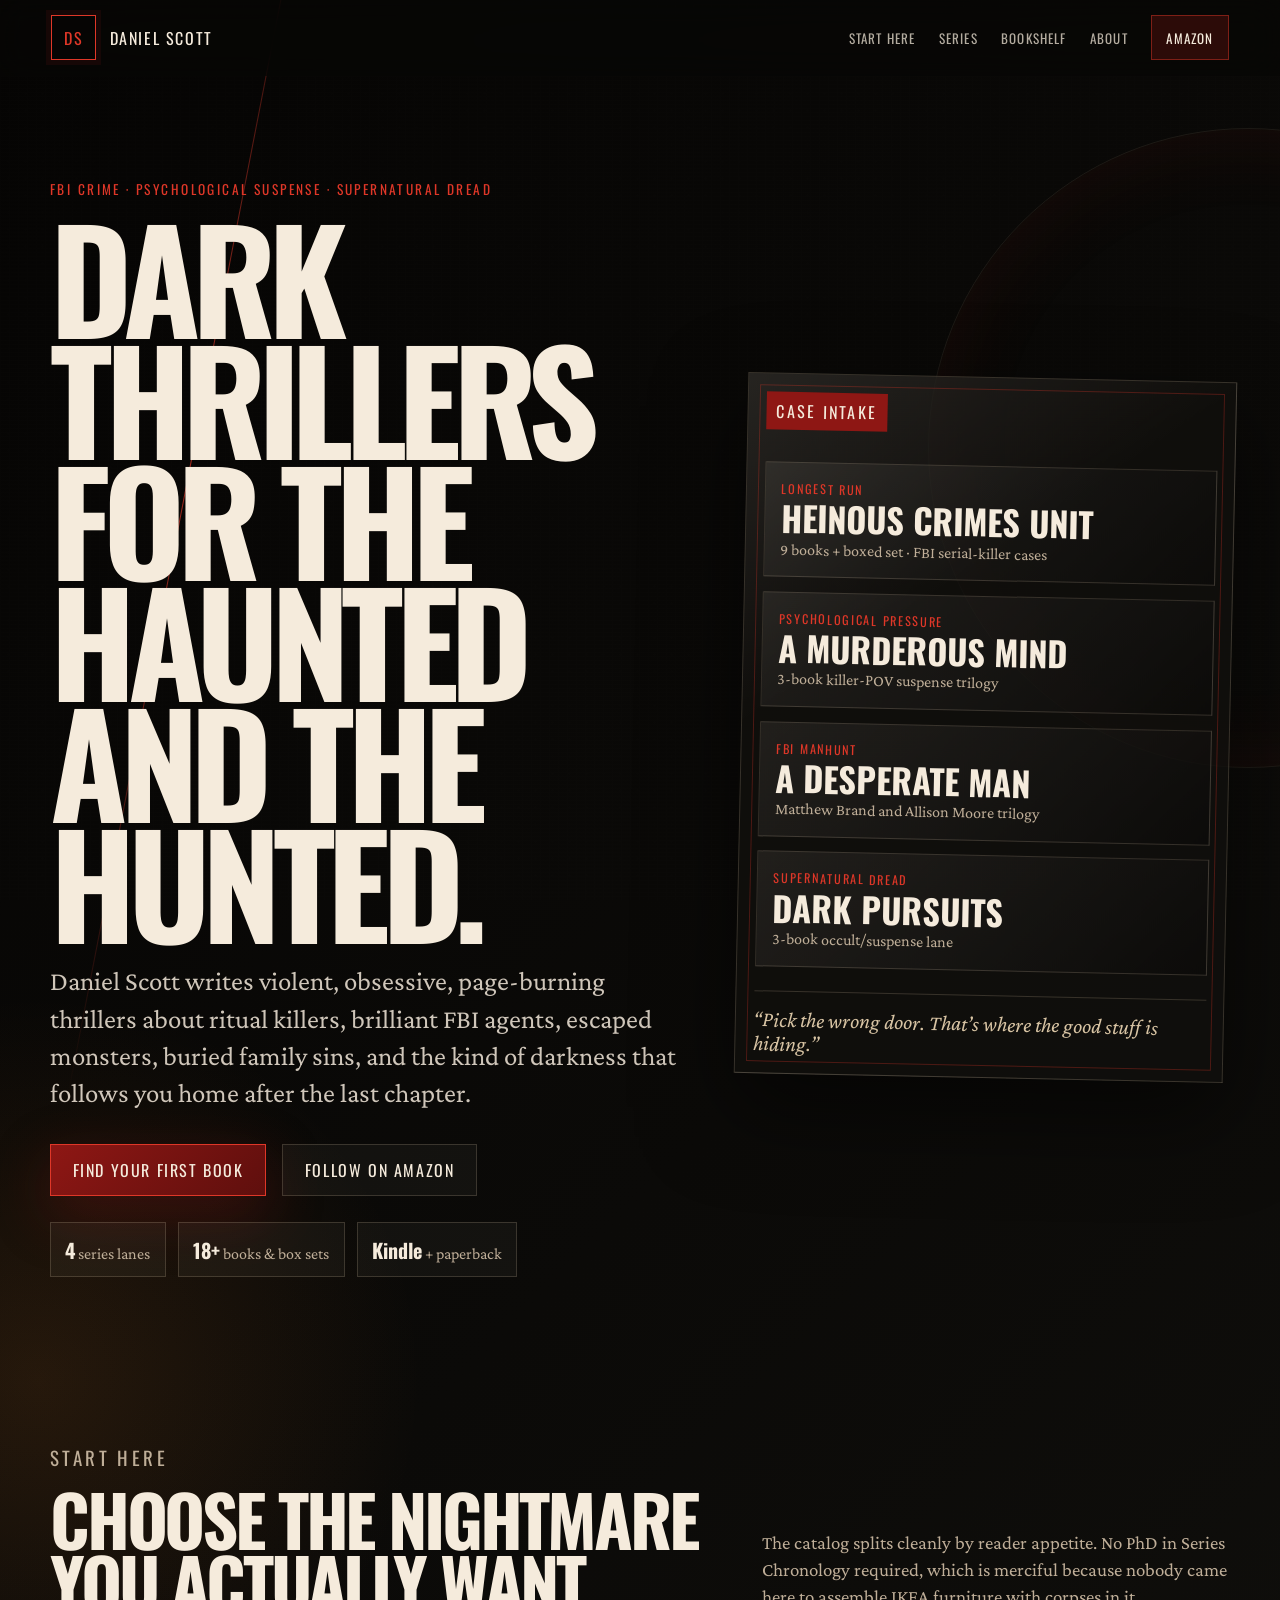
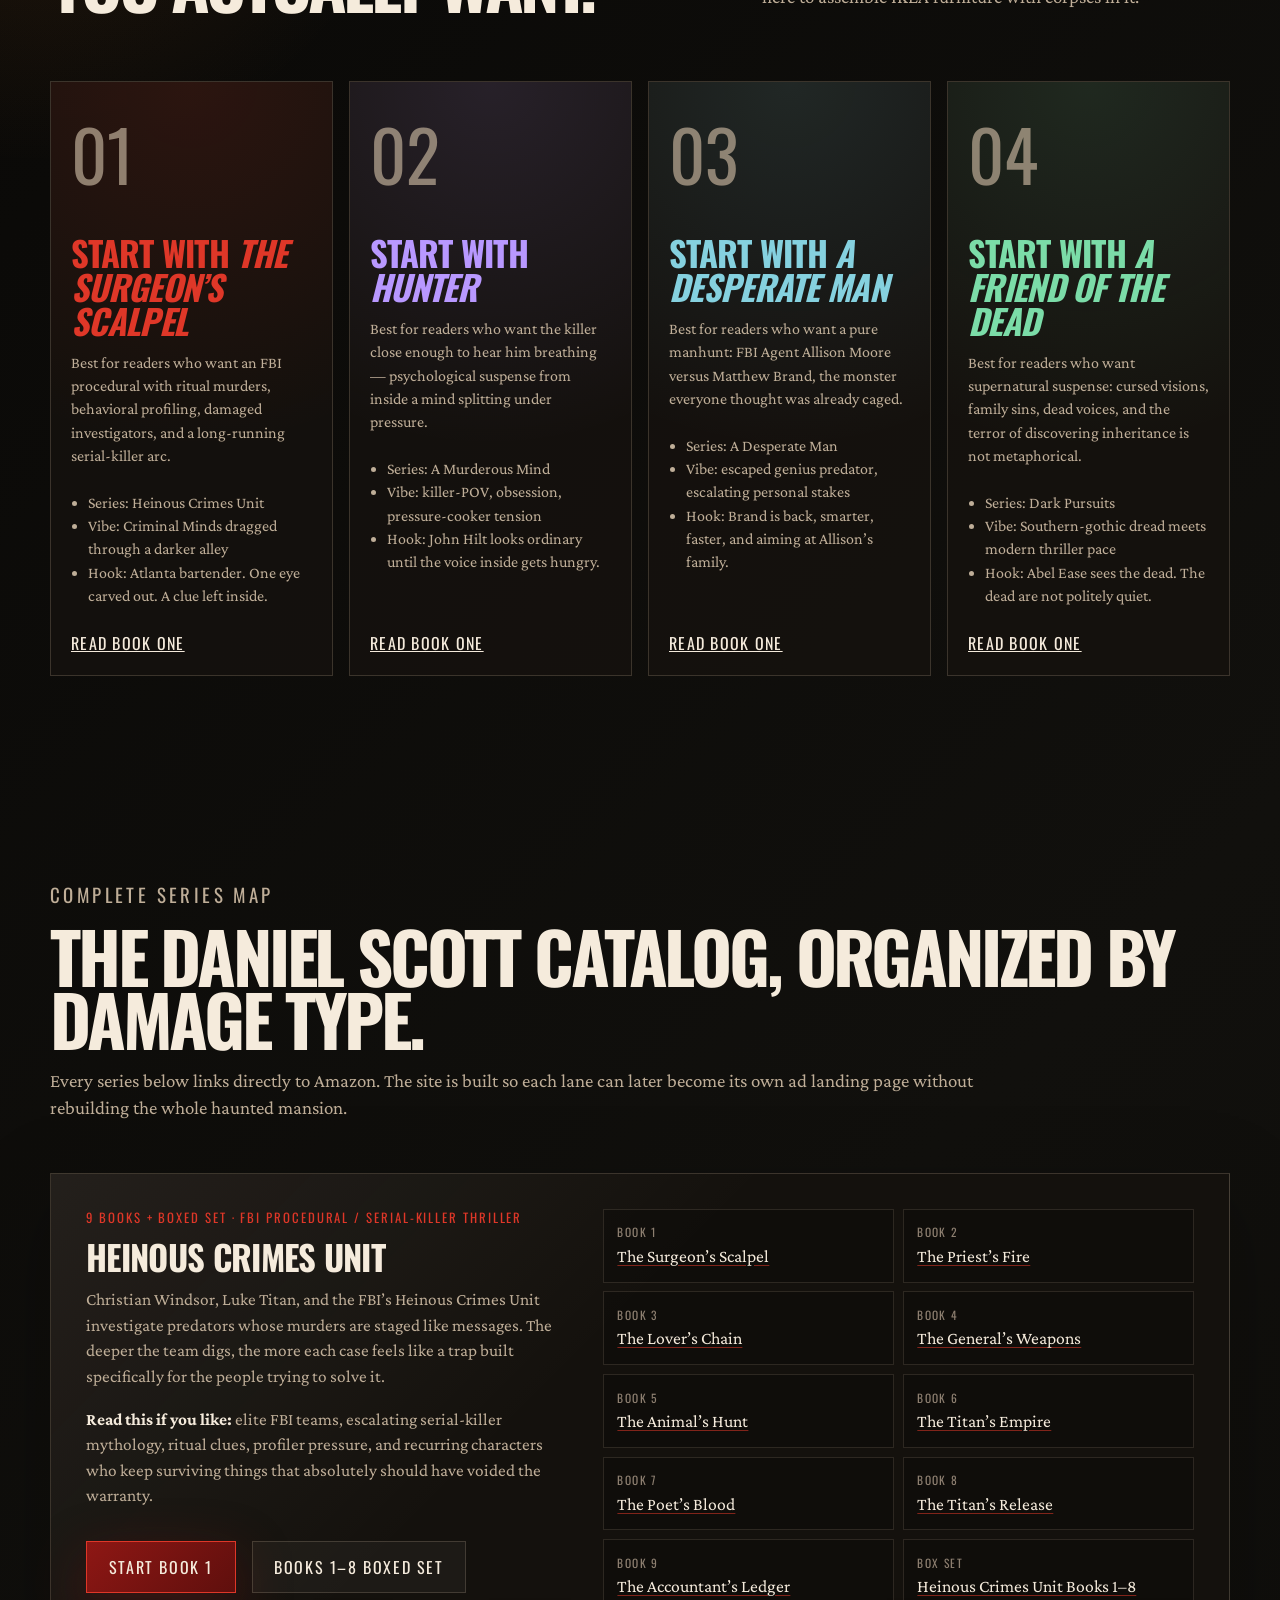
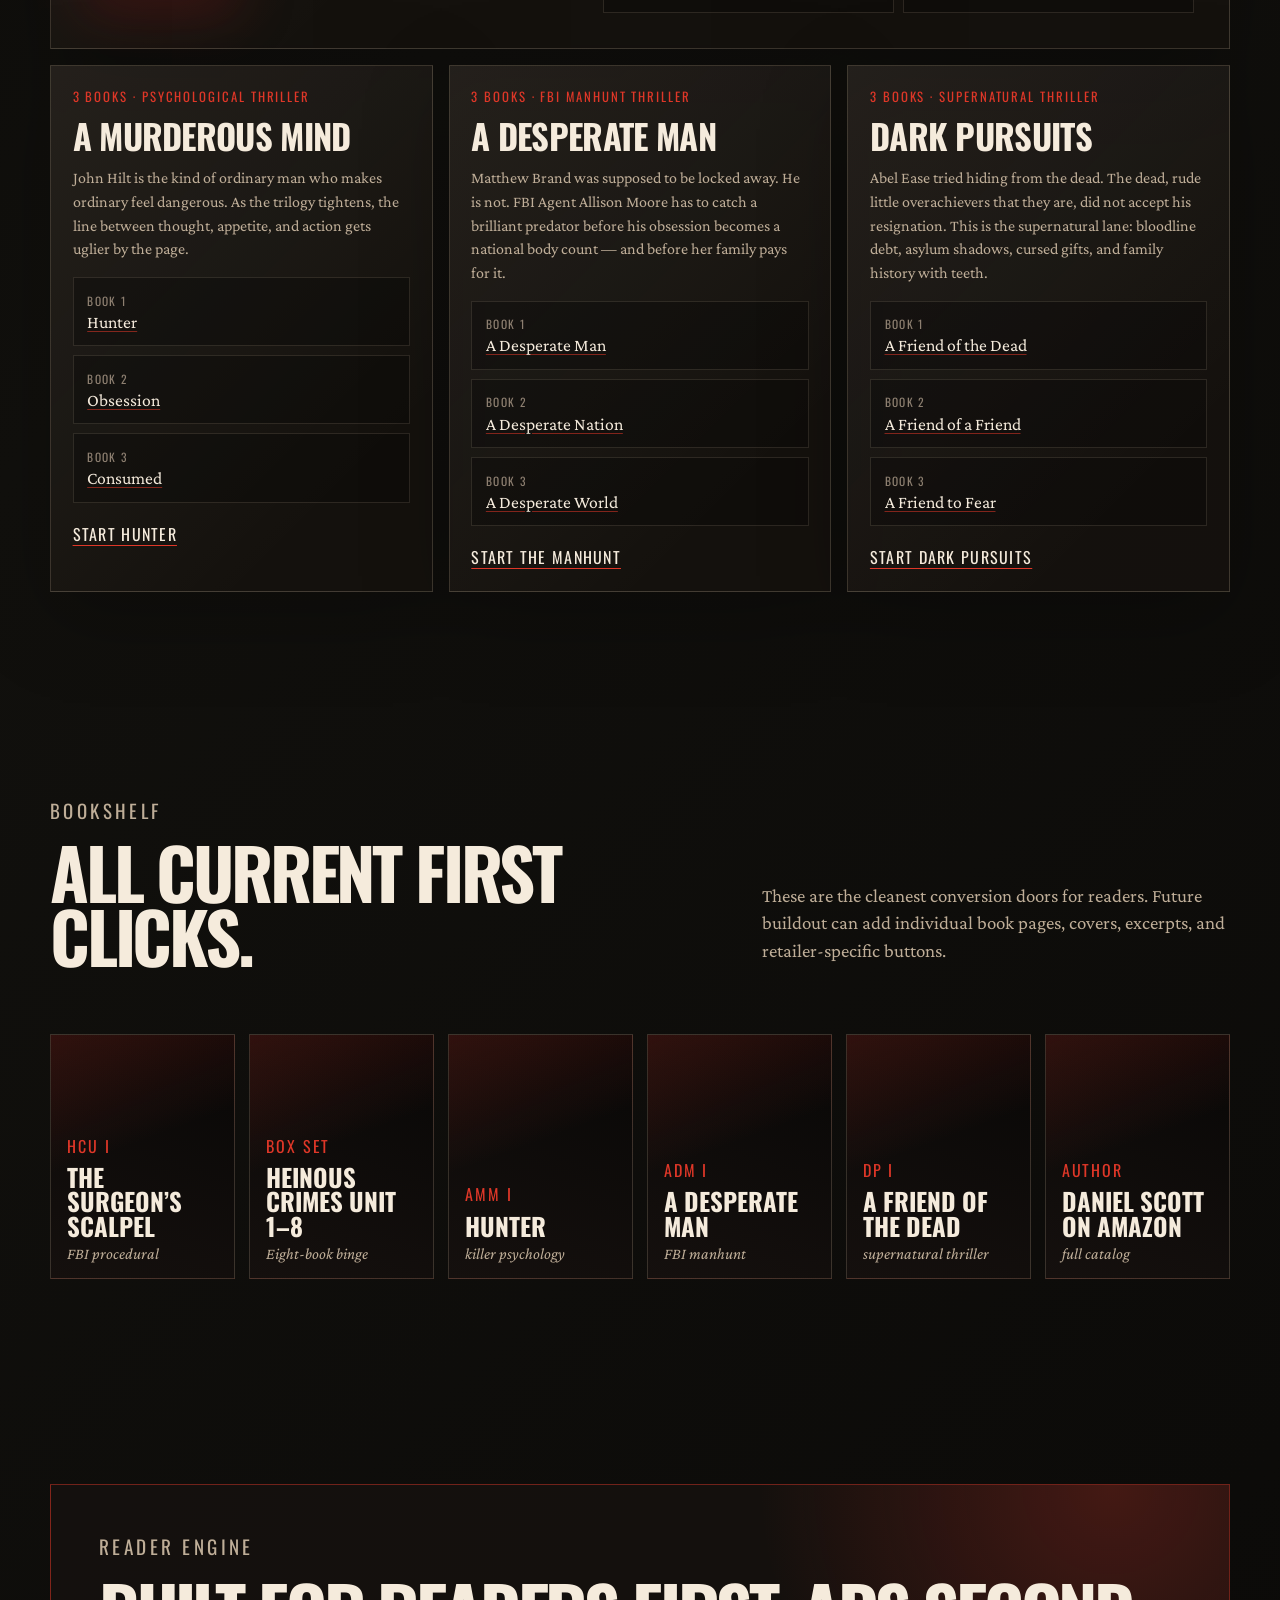
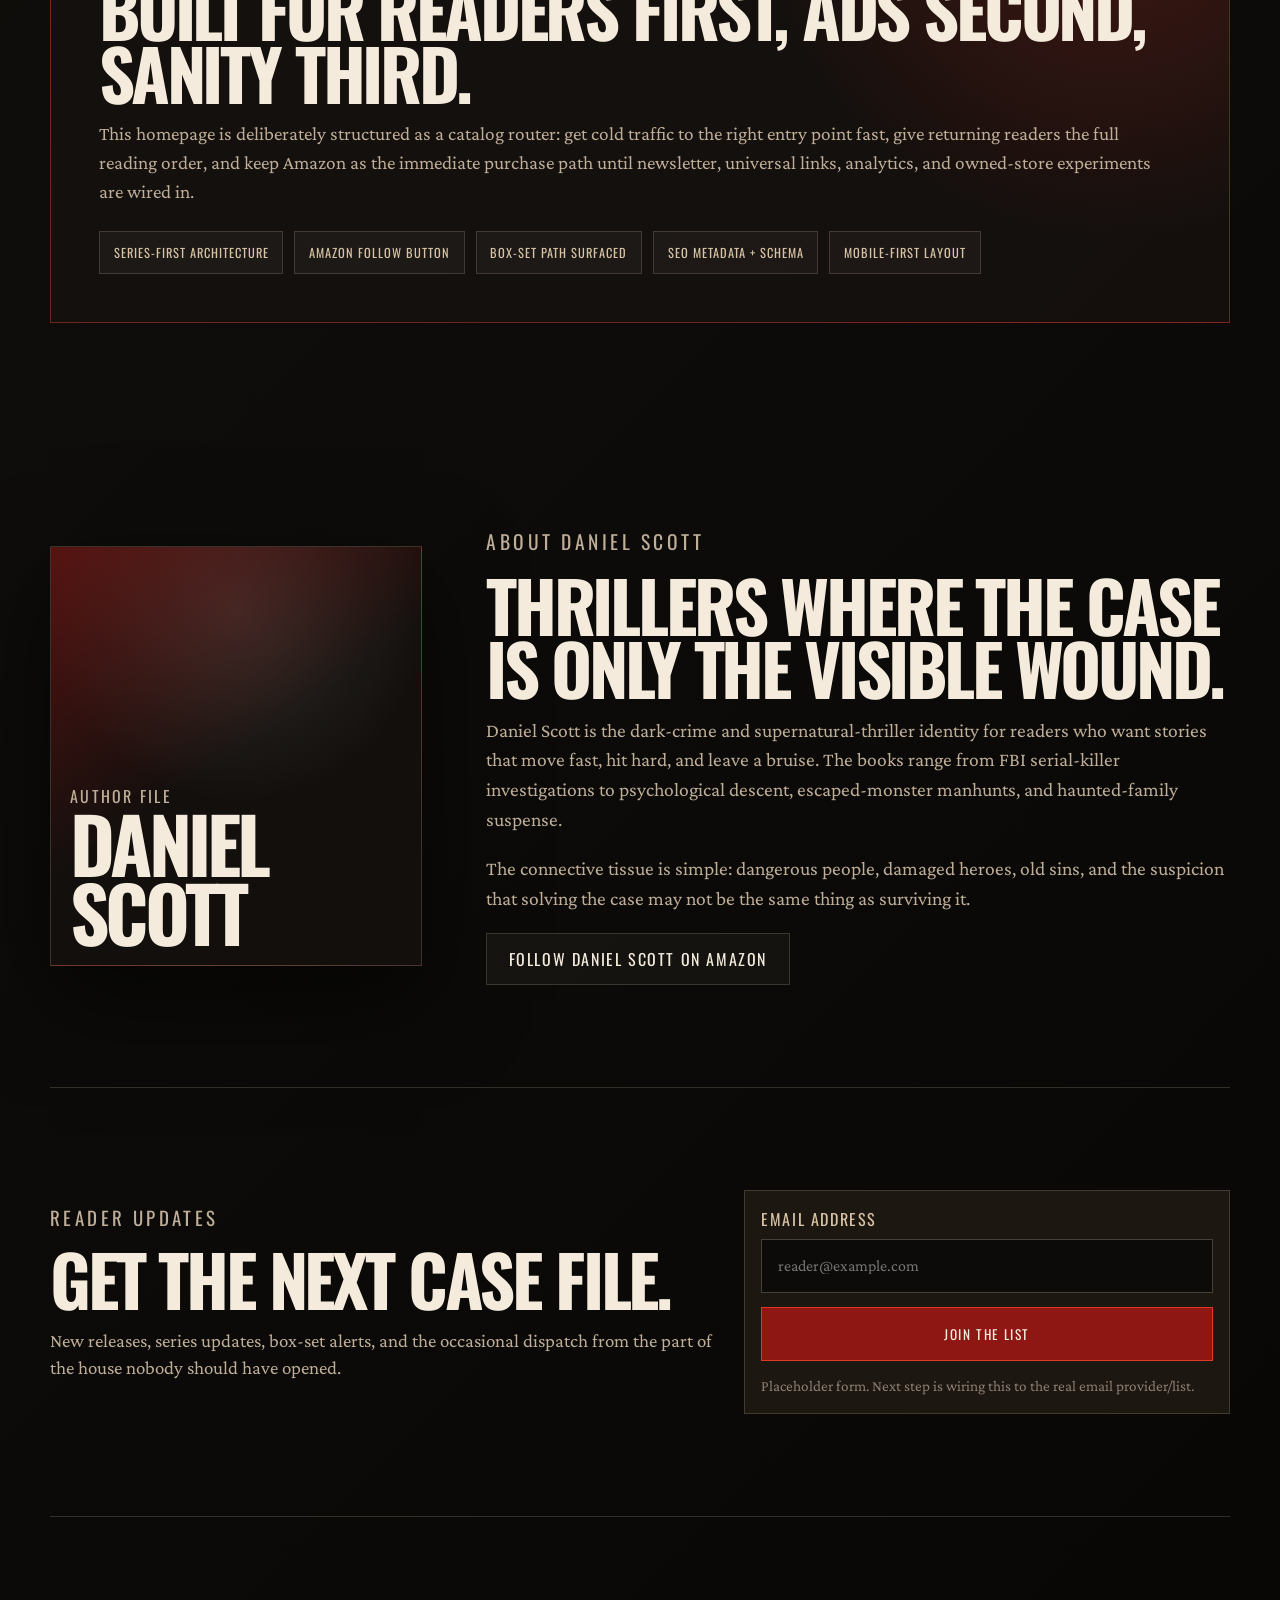
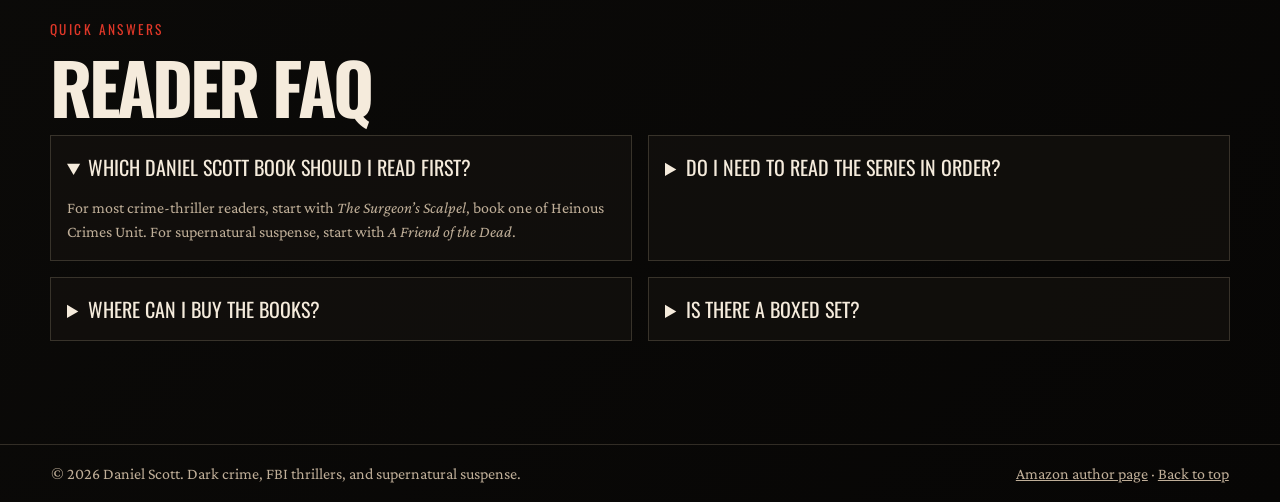
==== commit 7123611d: "Replace hero cover collage with dossier links" ====
--- a/index.html
+++ b/index.html
@@ -15,7 +15,7 @@
   <link rel="preconnect" href="https://fonts.googleapis.com" />
   <link rel="preconnect" href="https://fonts.gstatic.com" crossorigin />
   <link href="https://fonts.googleapis.com/css2?family=Crimson+Pro:ital,wght@0,400;0,500;0,700;1,500&family=Oswald:wght@400;500;600;700&display=swap" rel="stylesheet" />
-  <link rel="stylesheet" href="styles.css?v=a404e83" />
+  <link rel="stylesheet" href="styles.css?v=clean-dossier" />
   <script type="application/ld+json">
   {
     "@context": "https://schema.org",
@@ -69,11 +69,27 @@
 
       <aside class="hero-dossier" aria-label="Featured Daniel Scott reading paths">
         <div class="dossier-label">Case intake</div>
-        <div class="cover-wall" aria-hidden="true">
-          <div class="mini-cover cover-hcu"><span>Heinous</span><strong>Crimes Unit</strong></div>
-          <div class="mini-cover cover-mind"><span>A Murderous</span><strong>Mind</strong></div>
-          <div class="mini-cover cover-man"><span>A Desperate</span><strong>Man</strong></div>
-          <div class="mini-cover cover-dark"><span>Dark</span><strong>Pursuits</strong></div>
+        <div class="dossier-list">
+          <a class="dossier-item" href="#hcu">
+            <span>Longest run</span>
+            <strong>Heinous Crimes Unit</strong>
+            <em>9 books + boxed set · FBI serial-killer cases</em>
+          </a>
+          <a class="dossier-item" href="#mind">
+            <span>Psychological pressure</span>
+            <strong>A Murderous Mind</strong>
+            <em>3-book killer-POV suspense trilogy</em>
+          </a>
+          <a class="dossier-item" href="#desperate">
+            <span>FBI manhunt</span>
+            <strong>A Desperate Man</strong>
+            <em>Matthew Brand and Allison Moore trilogy</em>
+          </a>
+          <a class="dossier-item" href="#dark">
+            <span>Supernatural dread</span>
+            <strong>Dark Pursuits</strong>
+            <em>3-book occult/suspense lane</em>
+          </a>
         </div>
         <blockquote>“Pick the wrong door. That’s where the good stuff is hiding.”</blockquote>
       </aside>
@@ -299,6 +315,6 @@
     <p><a href="https://www.amazon.com/Daniel-Scott/e/B0B6QCQ8RV" target="_blank" rel="noreferrer">Amazon author page</a> · <a href="#top">Back to top</a></p>
   </footer>
 
-  <script src="script.js?v=a404e83"></script>
+  <script src="script.js?v=clean-dossier"></script>
 </body>
 </html>
--- a/styles.css
+++ b/styles.css
@@ -244,7 +244,7 @@
 .hero-dossier {
   position: relative;
   padding: 1.1rem;
-  min-height: 590px;
+  min-height: 0;
   border: 1px solid var(--line);
   background:
     linear-gradient(145deg, rgba(245,235,220,.1), transparent 34%),
@@ -269,34 +269,46 @@
   letter-spacing: .14em;
   text-transform: uppercase;
 }
-.cover-wall {
+.dossier-list {
   position: relative;
-  display: grid;
-  grid-template-columns: repeat(2, minmax(0, 1fr));
-  gap: 1rem;
-  margin-top: 2rem;
-  padding: .5rem;
-}
-.mini-cover {
-  position: relative;
-  display: flex;
-  flex-direction: column;
-  justify-content: flex-start;
-  width: 100%;
-  min-width: 0;
-  height: 190px;
+  z-index: 2;
+  display: grid;
+  gap: .9rem;
+  margin: 2rem 0 1.5rem;
+}
+.dossier-item {
+  display: grid;
+  gap: .28rem;
   padding: 1rem;
-  border: 1px solid rgba(245,235,220,.3);
-  box-shadow: 0 25px 55px rgba(0,0,0,.58);
-  font-family: var(--display);
-  text-transform: uppercase;
-}
-.mini-cover span { color: rgba(245,235,220,.72); font-size: .95rem; }
-.mini-cover strong { font-size: clamp(1.45rem, 3vw, 1.9rem); line-height: .92; }
-.cover-hcu { background: linear-gradient(150deg, #211613, #6d110e); transform: rotate(-3deg); }
-.cover-mind { background: linear-gradient(150deg, #171116, #46304d); transform: rotate(3deg); }
-.cover-man { background: linear-gradient(150deg, #111d23, #213e46); transform: rotate(2deg); }
-.cover-dark { background: linear-gradient(150deg, #0c2019, #442717); transform: rotate(-2deg); }
+  border: 1px solid rgba(216,196,164,.18);
+  background: linear-gradient(135deg, rgba(245,235,220,.08), rgba(8,7,6,.42));
+  color: var(--ink);
+  text-decoration: none;
+  transition: transform .2s ease, border-color .2s ease, background .2s ease;
+}
+.dossier-item:hover {
+  transform: translateX(5px);
+  border-color: var(--line-hot);
+  background: linear-gradient(135deg, rgba(142,23,20,.24), rgba(8,7,6,.42));
+}
+.dossier-item span {
+  color: var(--blood-hot);
+  font-family: var(--display);
+  font-size: .76rem;
+  letter-spacing: .14em;
+  text-transform: uppercase;
+}
+.dossier-item strong {
+  font-family: var(--display);
+  font-size: clamp(1.45rem, 2.8vw, 2.15rem);
+  line-height: .95;
+  text-transform: uppercase;
+}
+.dossier-item em {
+  color: var(--muted);
+  font-style: normal;
+  line-height: 1.3;
+}
 .hero-dossier blockquote {
   position: relative;
   z-index: 2;
@@ -616,8 +628,6 @@
   .path-grid, .series-panel-grid, .book-list.two-column, .shelf-grid, .faq-grid { grid-template-columns: 1fr; }
   .path-card { min-height: auto; }
   .hero-dossier { min-height: 0; transform: none; }
-  .cover-wall { grid-template-columns: 1fr; }
-  .mini-cover { min-width: 0; height: 150px; transform: none; }
   .site-footer { flex-direction: column; }
 }
 @media (prefers-reduced-motion: reduce) {
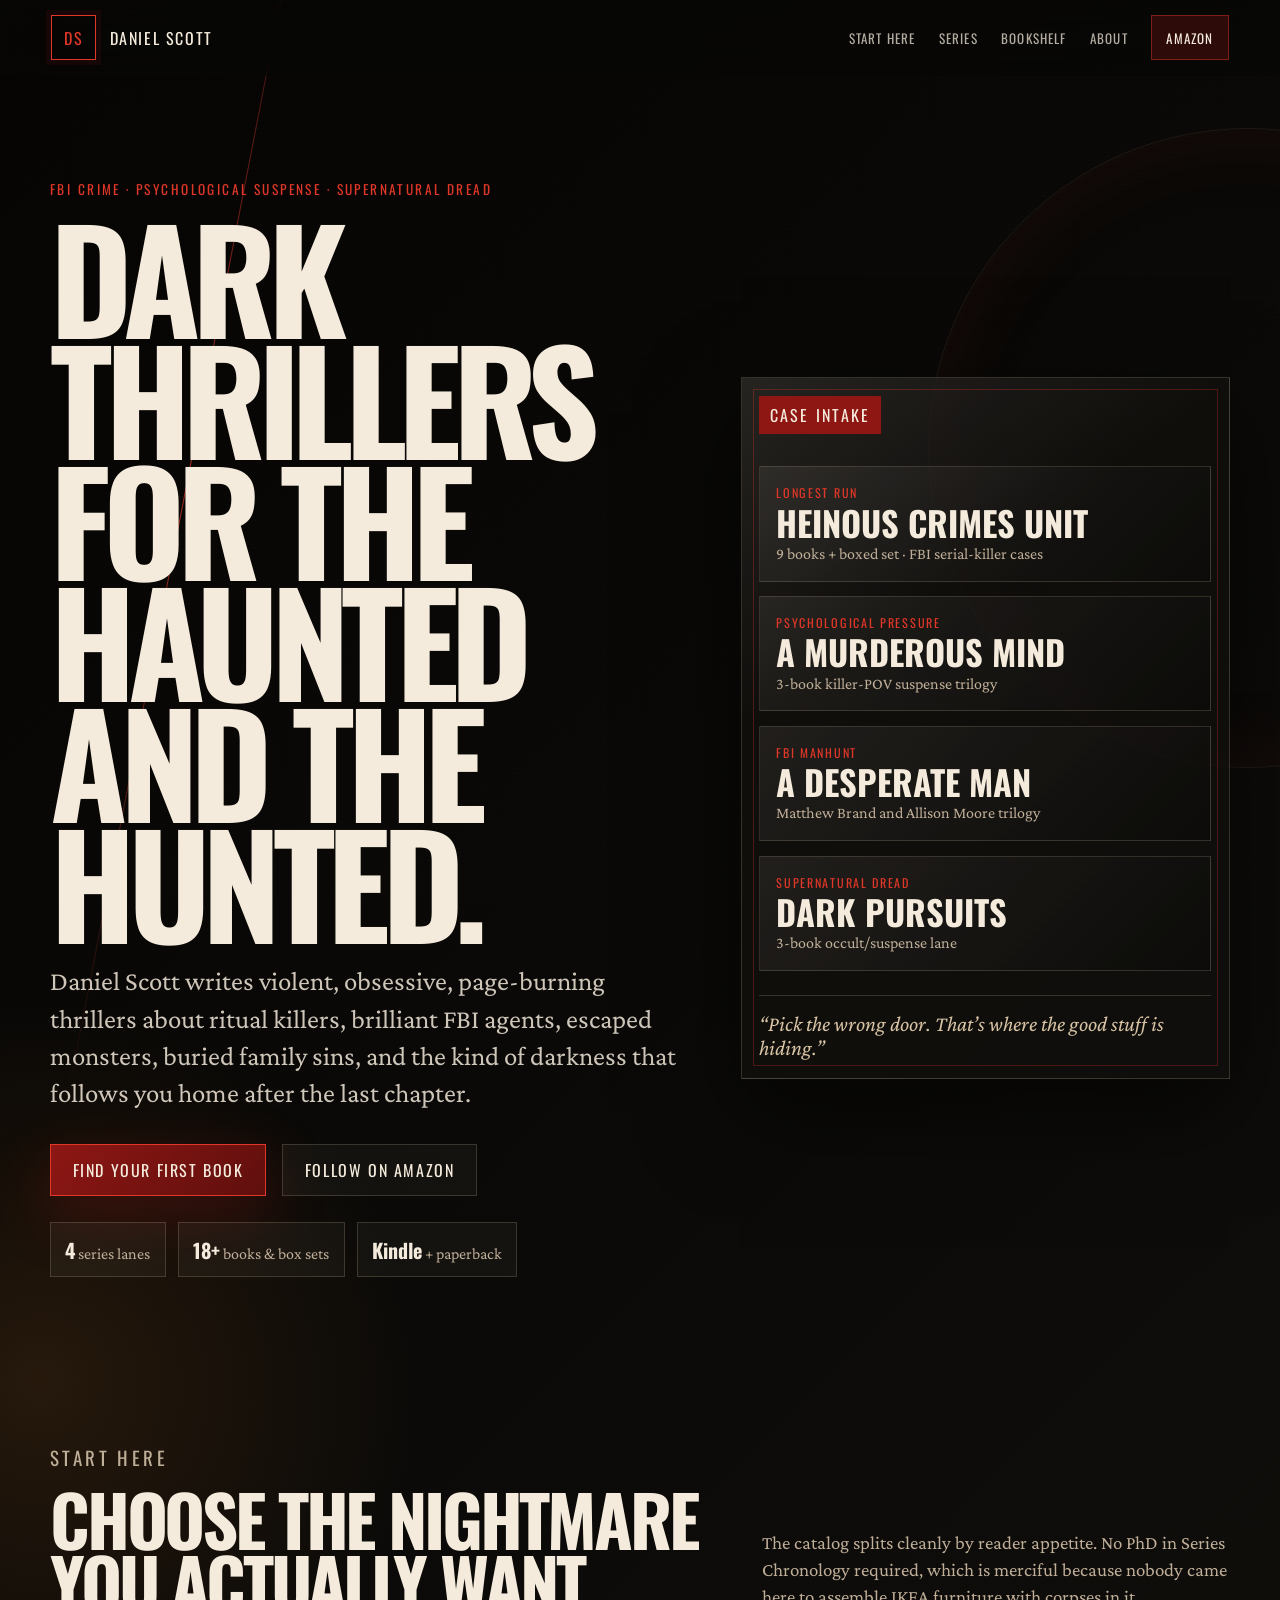
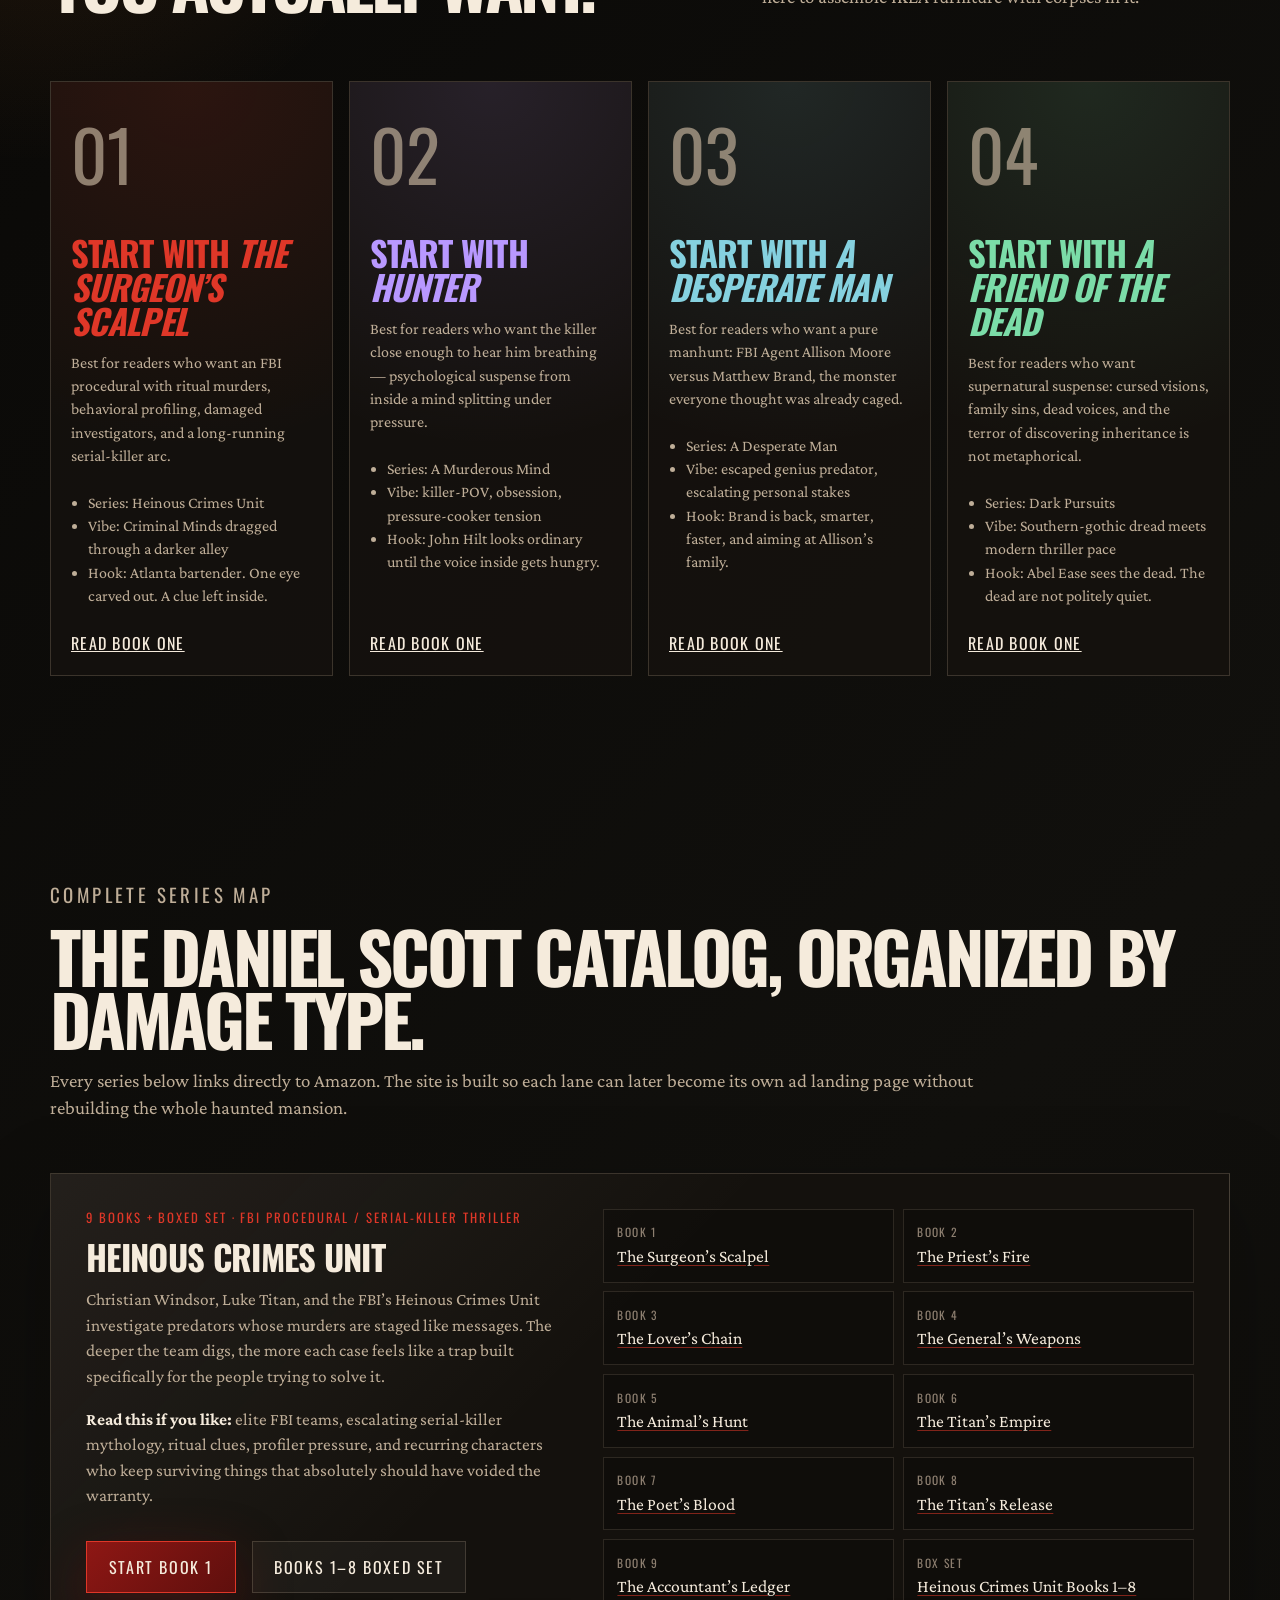
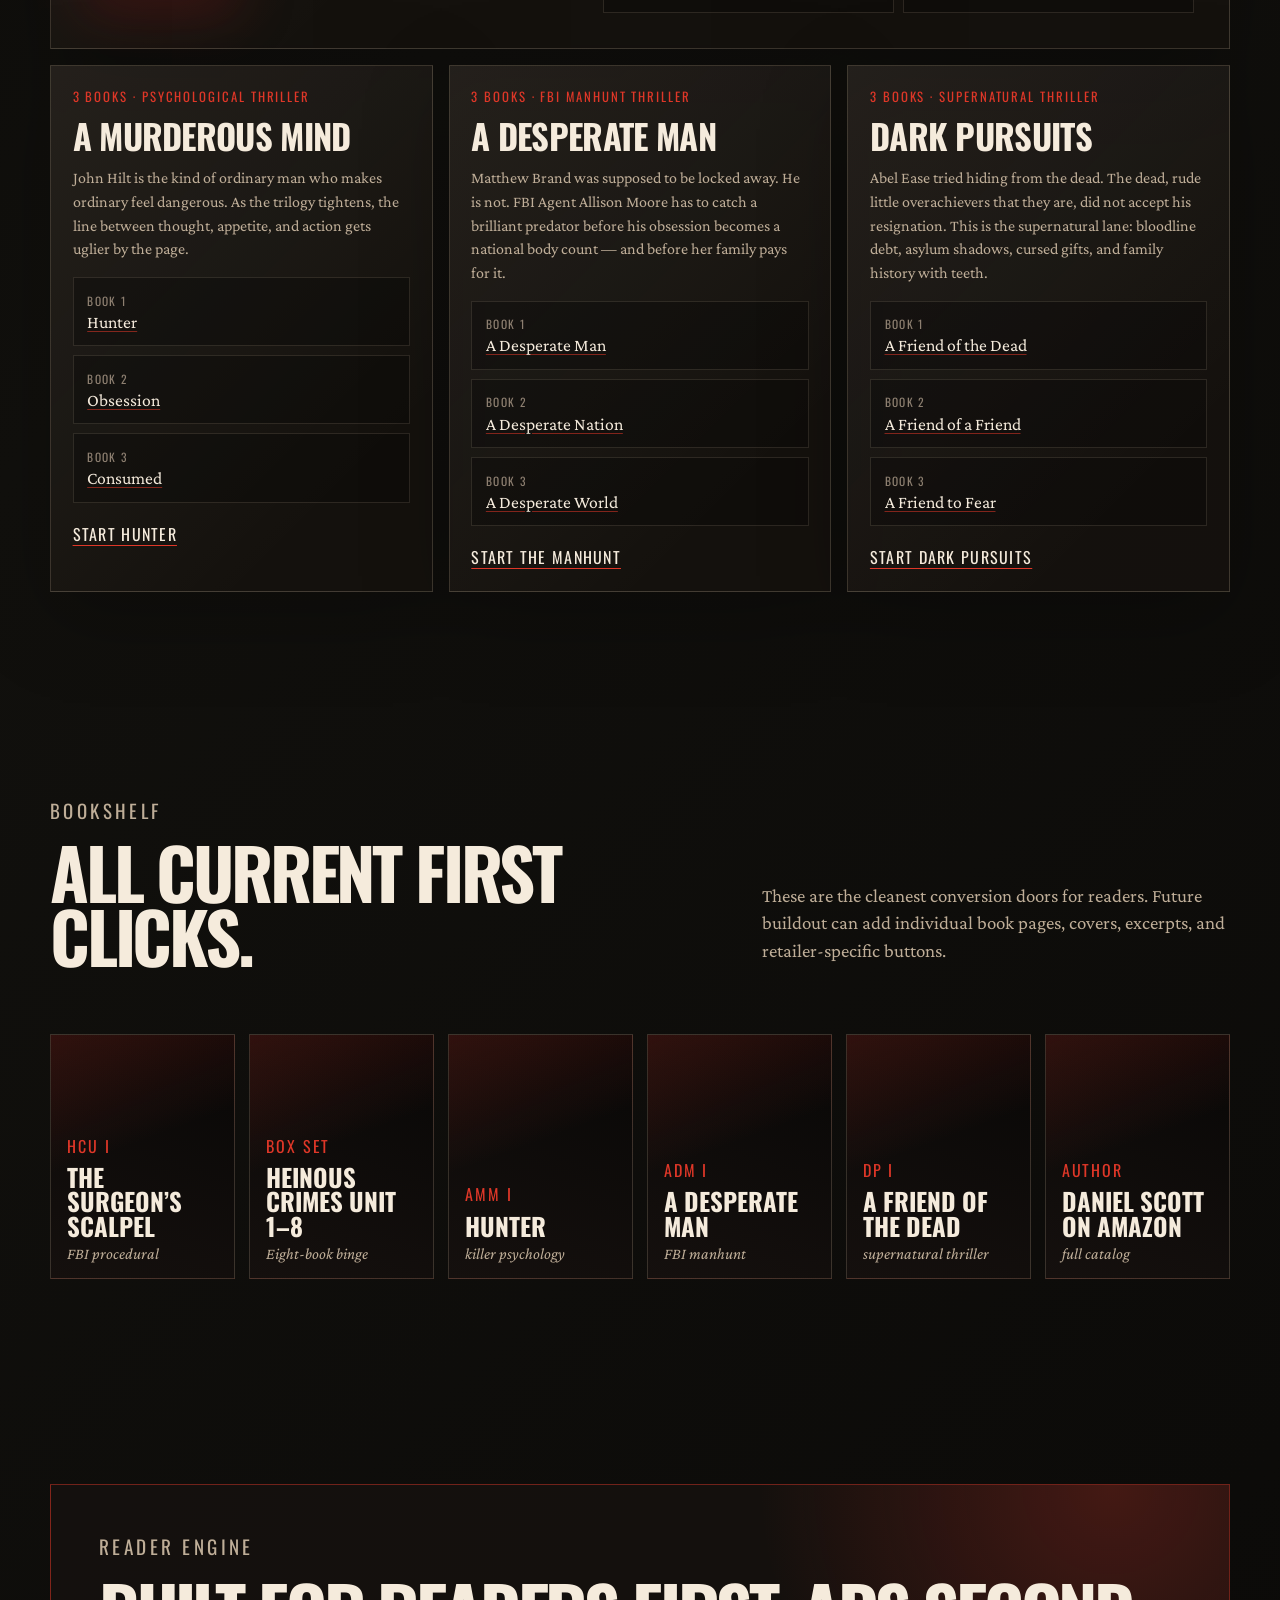
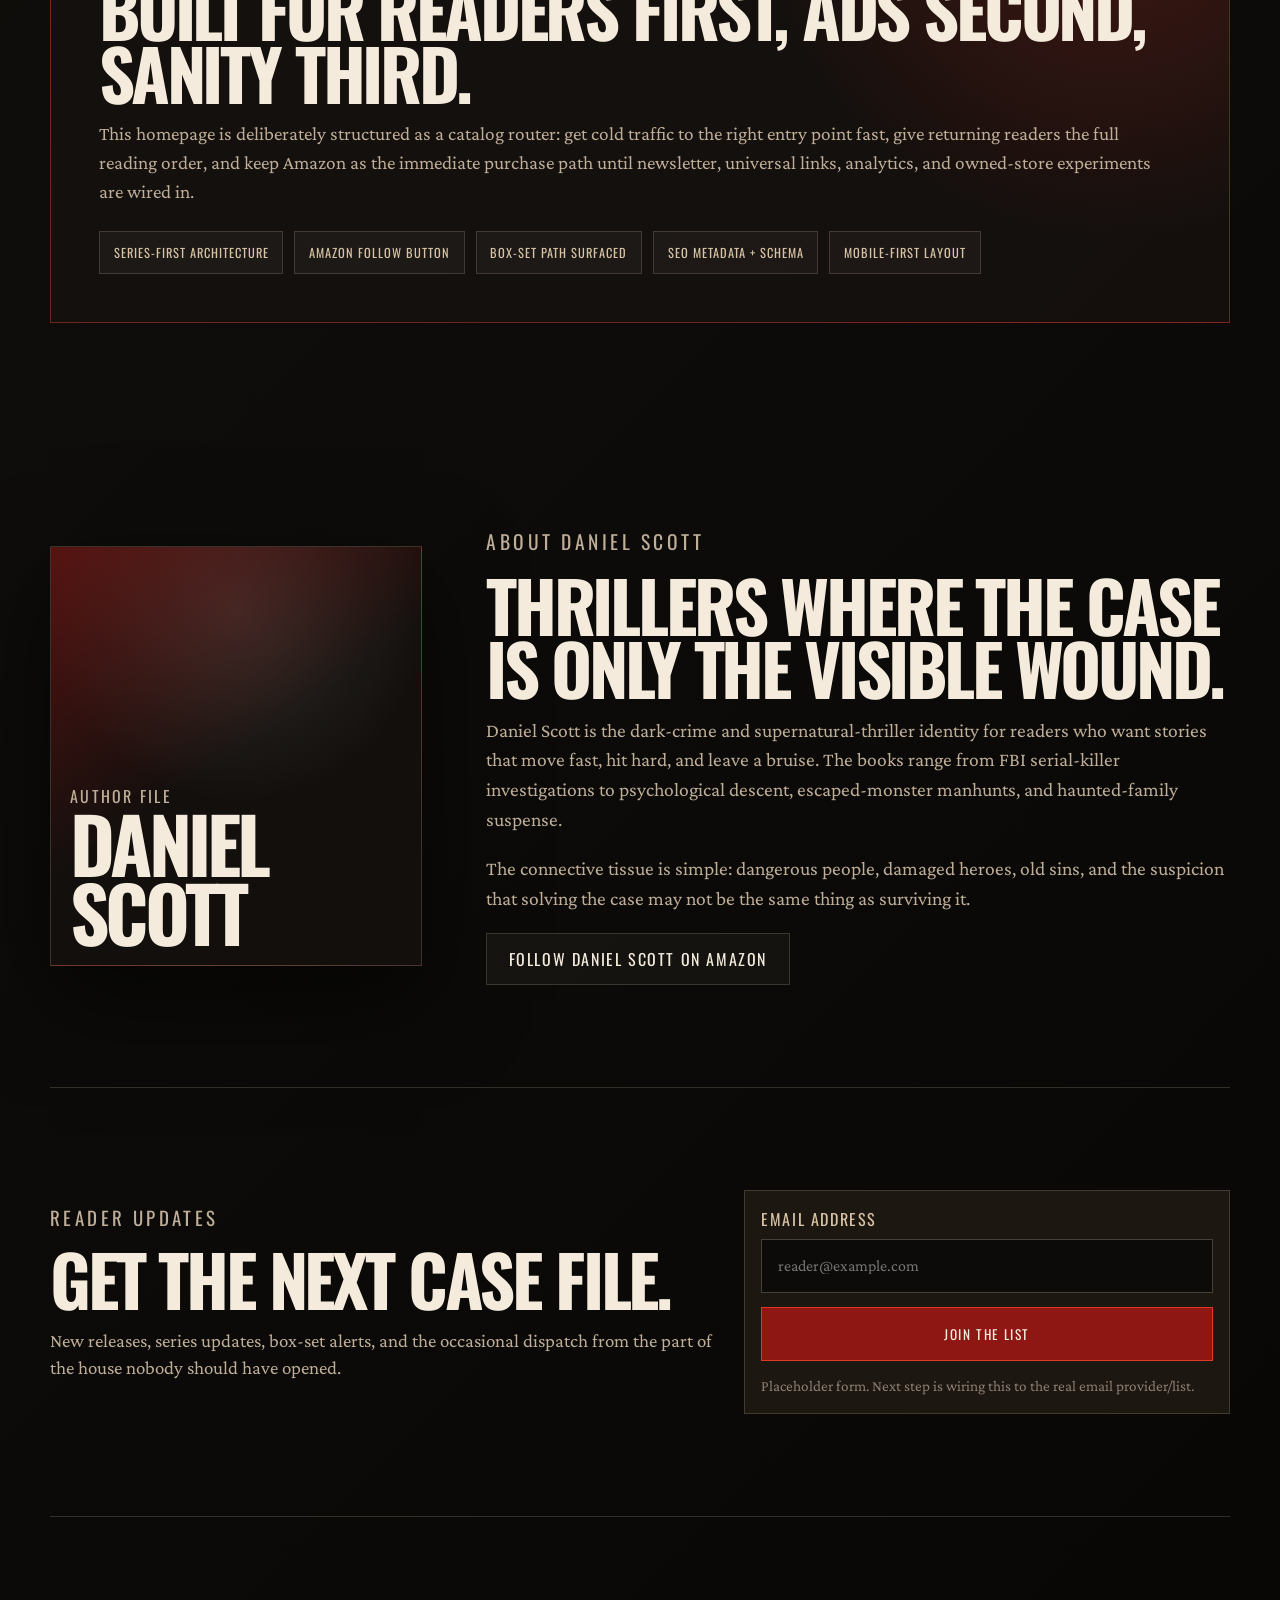
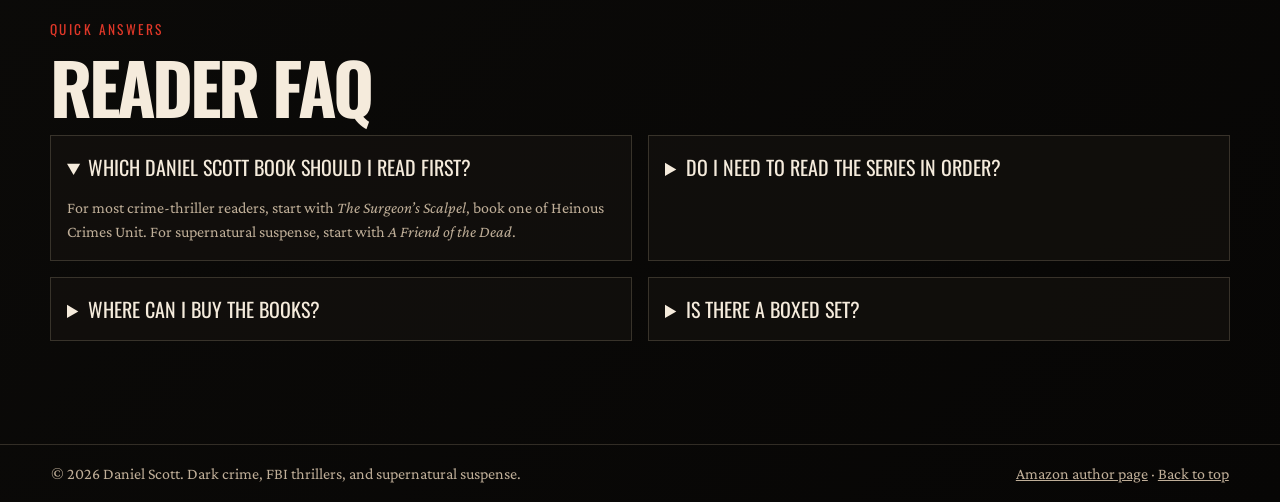
==== commit cd903e5b: "Straighten Daniel Scott case intake panel" ====
--- a/index.html
+++ b/index.html
@@ -15,7 +15,7 @@
   <link rel="preconnect" href="https://fonts.googleapis.com" />
   <link rel="preconnect" href="https://fonts.gstatic.com" crossorigin />
   <link href="https://fonts.googleapis.com/css2?family=Crimson+Pro:ital,wght@0,400;0,500;0,700;1,500&family=Oswald:wght@400;500;600;700&display=swap" rel="stylesheet" />
-  <link rel="stylesheet" href="styles.css?v=clean-dossier" />
+  <link rel="stylesheet" href="styles.css?v=straight-dossier" />
   <script type="application/ld+json">
   {
     "@context": "https://schema.org",
@@ -315,6 +315,6 @@
     <p><a href="https://www.amazon.com/Daniel-Scott/e/B0B6QCQ8RV" target="_blank" rel="noreferrer">Amazon author page</a> · <a href="#top">Back to top</a></p>
   </footer>
 
-  <script src="script.js?v=clean-dossier"></script>
+  <script src="script.js?v=straight-dossier"></script>
 </body>
 </html>
--- a/styles.css
+++ b/styles.css
@@ -250,7 +250,7 @@
     linear-gradient(145deg, rgba(245,235,220,.1), transparent 34%),
     rgba(17,16,13,.78);
   box-shadow: var(--shadow);
-  transform: rotate(1.2deg);
+  transform: none;
 }
 .hero-dossier::before {
   content: "";
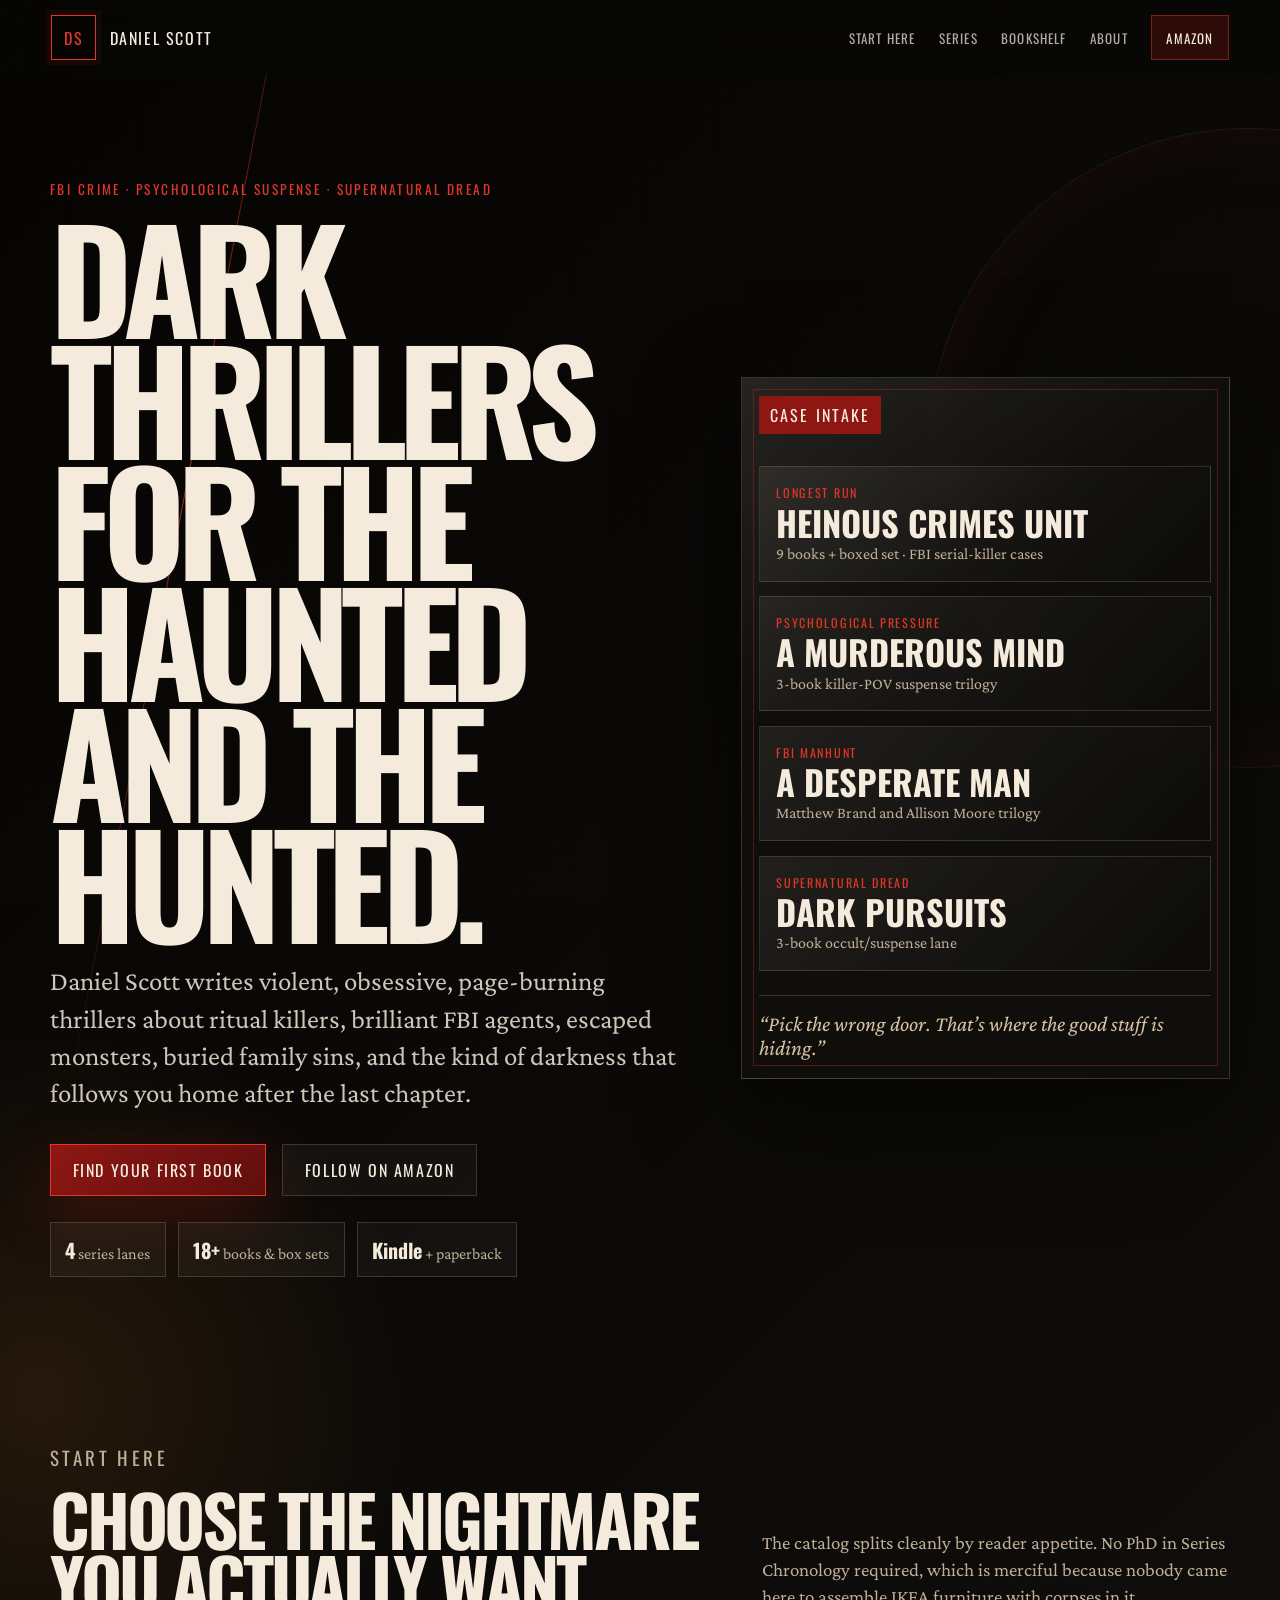
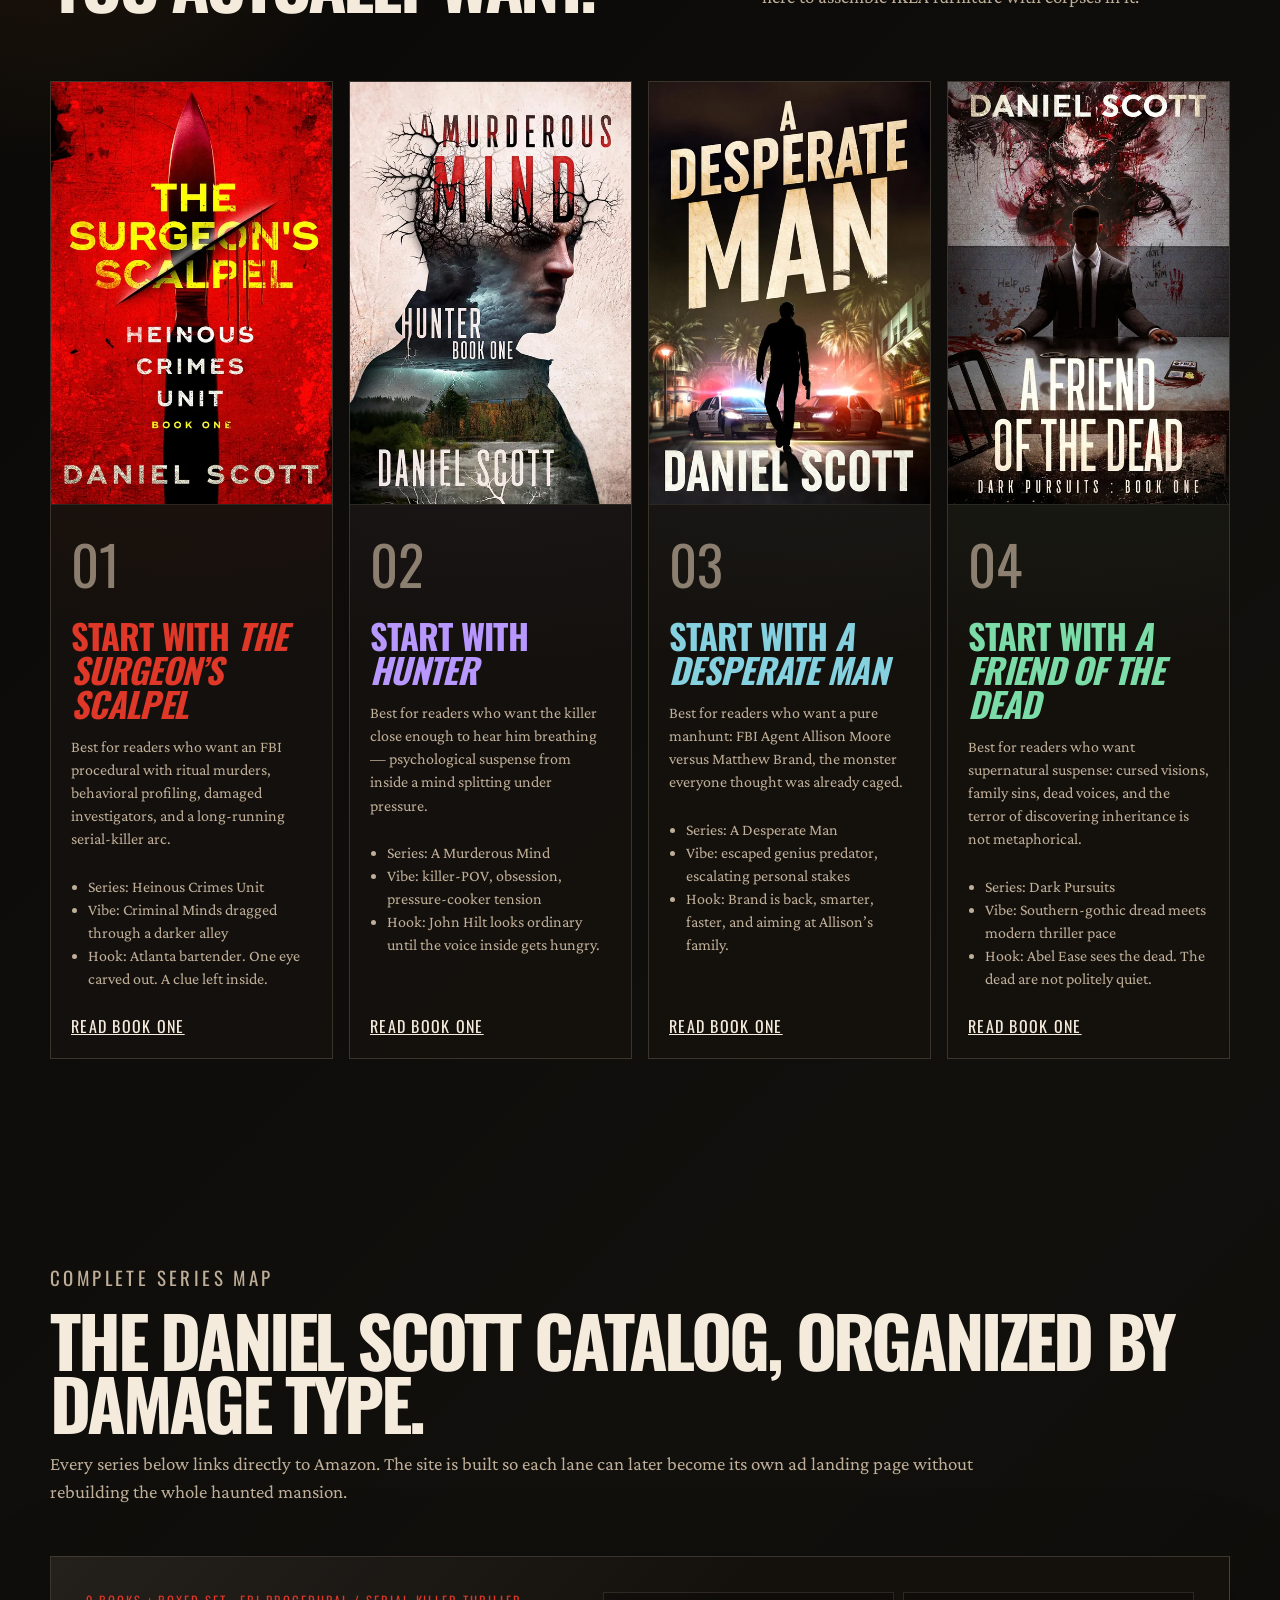
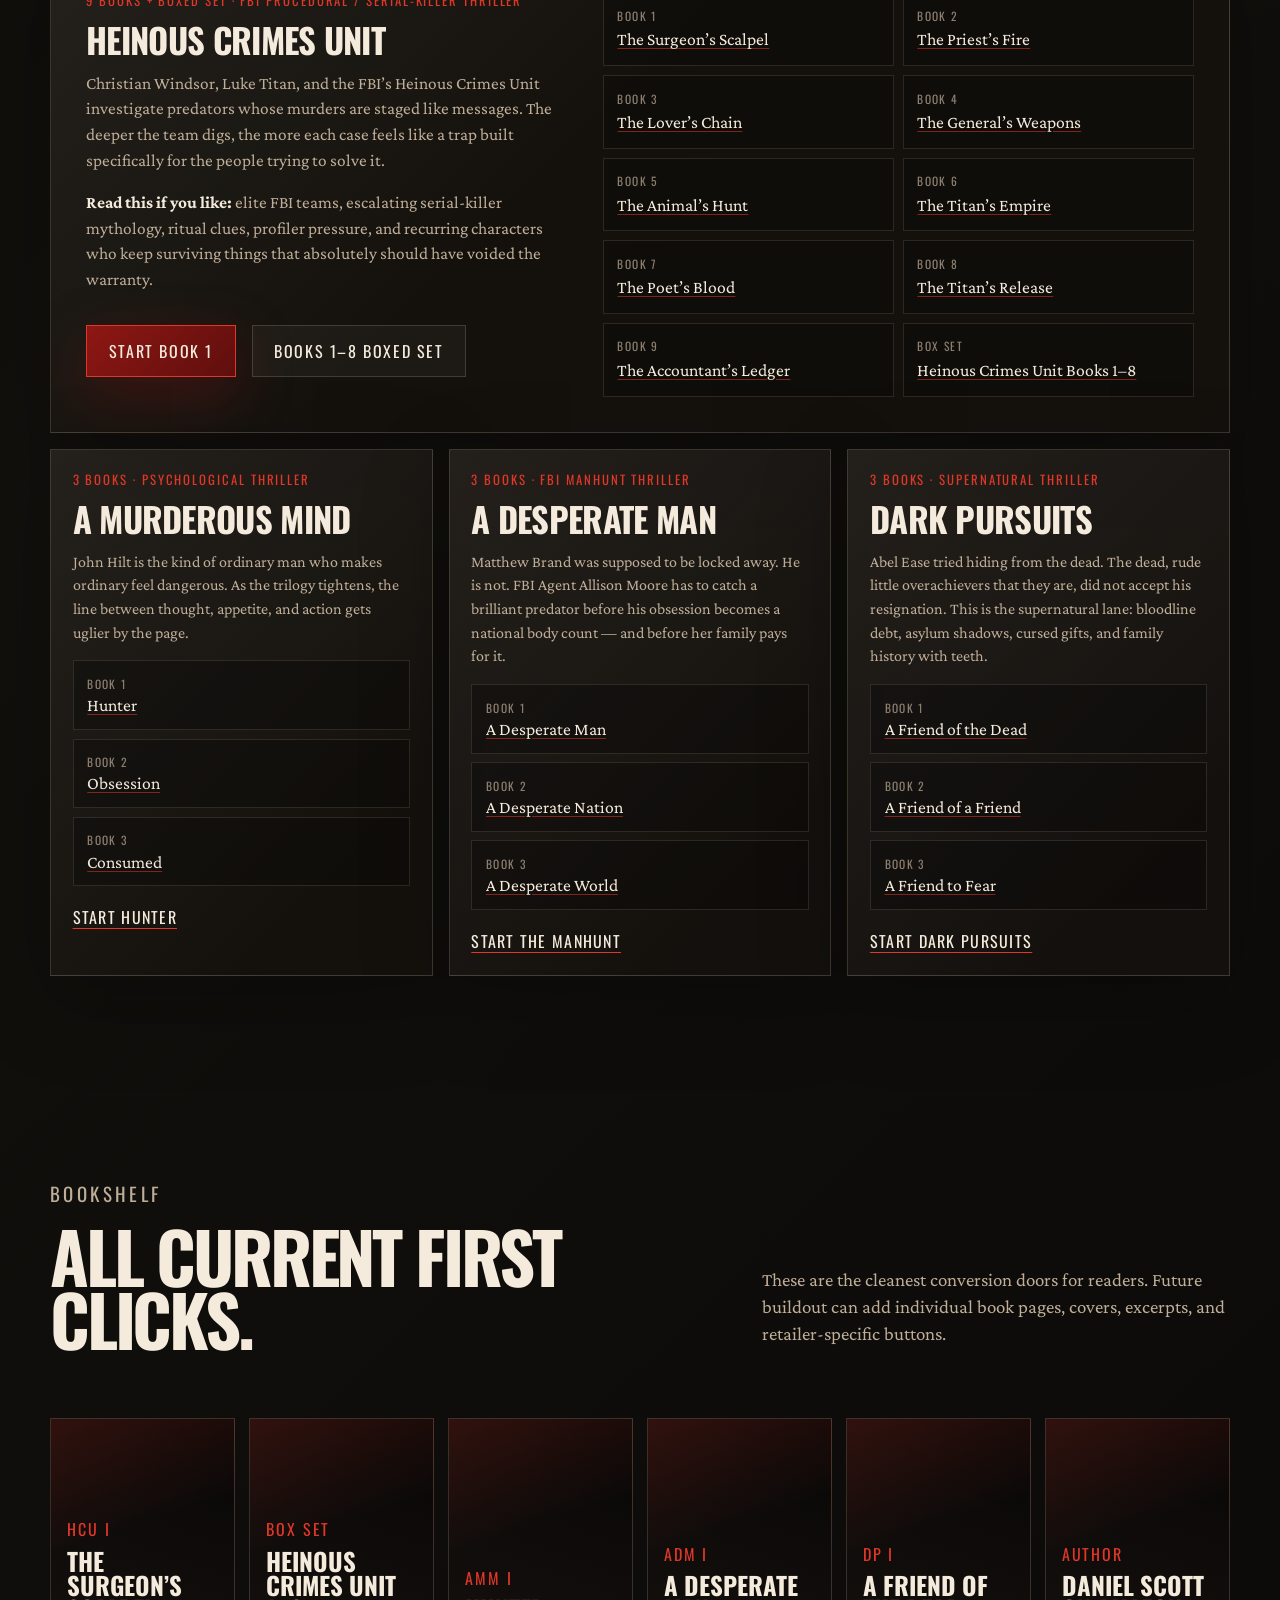
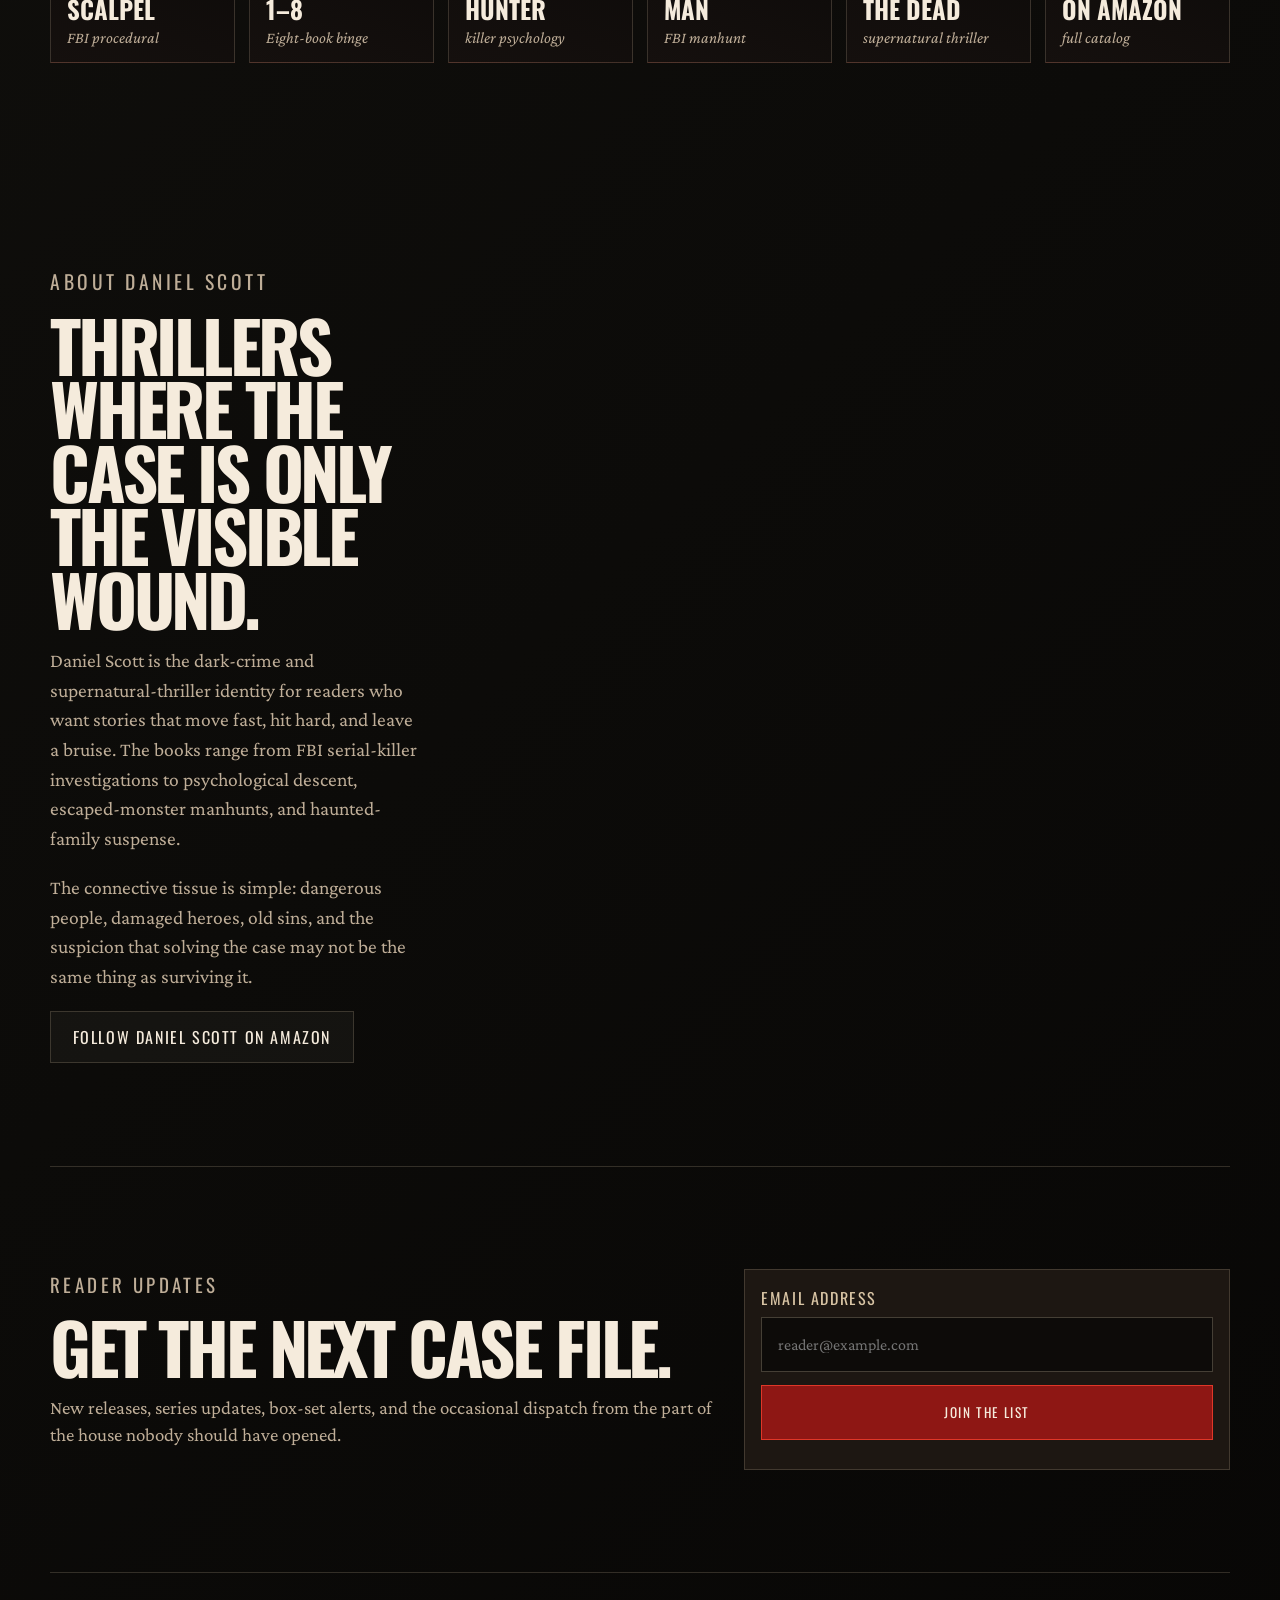
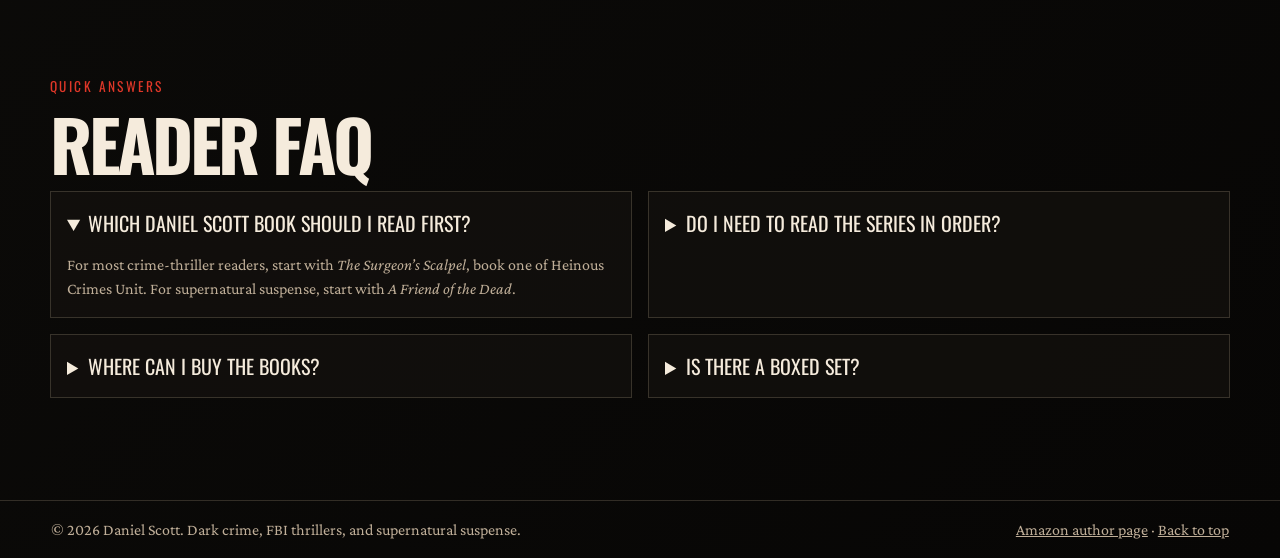
==== commit bc476b11: "Strip dev copy, add Start Here covers - Remove reader-engine section and portrait-card (internal cop" ====
--- a/index.html
+++ b/index.html
@@ -106,48 +106,80 @@
 
       <div class="path-grid">
         <article class="path-card hcu-card">
-          <p class="path-number">01</p>
-          <h3>Start with <em>The Surgeon’s Scalpel</em></h3>
-          <p>Best for readers who want an FBI procedural with ritual murders, behavioral profiling, damaged investigators, and a long-running serial-killer arc.</p>
-          <ul>
-            <li>Series: Heinous Crimes Unit</li>
-            <li>Vibe: Criminal Minds dragged through a darker alley</li>
-            <li>Hook: Atlanta bartender. One eye carved out. A clue left inside.</li>
-          </ul>
-          <a href="https://www.amazon.com/Surgeons-Scalpel-Heinous-Crimes-Unit-ebook/dp/B0B4BNK22M" target="_blank" rel="noreferrer">Read book one</a>
+          <a class="path-cover" href="https://www.amazon.com/Surgeons-Scalpel-Heinous-Crimes-Unit-ebook/dp/B0B4BNK22M" target="_blank" rel="noreferrer">
+            <picture>
+              <source srcset="images/surgeons-scalpel.webp" type="image/webp" />
+              <img src="images/surgeons-scalpel.jpg" alt="The Surgeon&rsquo;s Scalpel by Daniel Scott — Heinous Crimes Unit Book 1 cover." loading="lazy" width="533" height="800" />
+            </picture>
+          </a>
+          <div class="path-body">
+            <p class="path-number">01</p>
+            <h3>Start with <em>The Surgeon&rsquo;s Scalpel</em></h3>
+            <p>Best for readers who want an FBI procedural with ritual murders, behavioral profiling, damaged investigators, and a long-running serial-killer arc.</p>
+            <ul>
+              <li>Series: Heinous Crimes Unit</li>
+              <li>Vibe: Criminal Minds dragged through a darker alley</li>
+              <li>Hook: Atlanta bartender. One eye carved out. A clue left inside.</li>
+            </ul>
+            <a href="https://www.amazon.com/Surgeons-Scalpel-Heinous-Crimes-Unit-ebook/dp/B0B4BNK22M" target="_blank" rel="noreferrer">Read book one</a>
+          </div>
         </article>
         <article class="path-card mind-card">
-          <p class="path-number">02</p>
-          <h3>Start with <em>Hunter</em></h3>
-          <p>Best for readers who want the killer close enough to hear him breathing — psychological suspense from inside a mind splitting under pressure.</p>
-          <ul>
-            <li>Series: A Murderous Mind</li>
-            <li>Vibe: killer-POV, obsession, pressure-cooker tension</li>
-            <li>Hook: John Hilt looks ordinary until the voice inside gets hungry.</li>
-          </ul>
-          <a href="https://www.amazon.com/Hunter-Murderous-Mind-Book-1-ebook/dp/B0CC8XB1HD" target="_blank" rel="noreferrer">Read book one</a>
+          <a class="path-cover" href="https://www.amazon.com/Hunter-Murderous-Mind-Book-1-ebook/dp/B0CC8XB1HD" target="_blank" rel="noreferrer">
+            <picture>
+              <source srcset="images/hunter.webp" type="image/webp" />
+              <img src="images/hunter.jpg" alt="Hunter by Daniel Scott — A Murderous Mind Book 1 cover." loading="lazy" width="533" height="800" />
+            </picture>
+          </a>
+          <div class="path-body">
+            <p class="path-number">02</p>
+            <h3>Start with <em>Hunter</em></h3>
+            <p>Best for readers who want the killer close enough to hear him breathing — psychological suspense from inside a mind splitting under pressure.</p>
+            <ul>
+              <li>Series: A Murderous Mind</li>
+              <li>Vibe: killer-POV, obsession, pressure-cooker tension</li>
+              <li>Hook: John Hilt looks ordinary until the voice inside gets hungry.</li>
+            </ul>
+            <a href="https://www.amazon.com/Hunter-Murderous-Mind-Book-1-ebook/dp/B0CC8XB1HD" target="_blank" rel="noreferrer">Read book one</a>
+          </div>
         </article>
         <article class="path-card man-card">
-          <p class="path-number">03</p>
-          <h3>Start with <em>A Desperate Man</em></h3>
-          <p>Best for readers who want a pure manhunt: FBI Agent Allison Moore versus Matthew Brand, the monster everyone thought was already caged.</p>
-          <ul>
-            <li>Series: A Desperate Man</li>
-            <li>Vibe: escaped genius predator, escalating personal stakes</li>
-            <li>Hook: Brand is back, smarter, faster, and aiming at Allison’s family.</li>
-          </ul>
-          <a href="https://www.amazon.com/Desperate-Man-Daniel-Scott-ebook/dp/B0CL4RJ4Q1" target="_blank" rel="noreferrer">Read book one</a>
+          <a class="path-cover" href="https://www.amazon.com/Desperate-Man-Daniel-Scott-ebook/dp/B0CL4RJ4Q1" target="_blank" rel="noreferrer">
+            <picture>
+              <source srcset="images/desperate-man.webp" type="image/webp" />
+              <img src="images/desperate-man.jpg" alt="A Desperate Man by Daniel Scott — A Desperate Man Book 1 cover." loading="lazy" width="533" height="800" />
+            </picture>
+          </a>
+          <div class="path-body">
+            <p class="path-number">03</p>
+            <h3>Start with <em>A Desperate Man</em></h3>
+            <p>Best for readers who want a pure manhunt: FBI Agent Allison Moore versus Matthew Brand, the monster everyone thought was already caged.</p>
+            <ul>
+              <li>Series: A Desperate Man</li>
+              <li>Vibe: escaped genius predator, escalating personal stakes</li>
+              <li>Hook: Brand is back, smarter, faster, and aiming at Allison&rsquo;s family.</li>
+            </ul>
+            <a href="https://www.amazon.com/Desperate-Man-Daniel-Scott-ebook/dp/B0CL4RJ4Q1" target="_blank" rel="noreferrer">Read book one</a>
+          </div>
         </article>
         <article class="path-card dark-card">
-          <p class="path-number">04</p>
-          <h3>Start with <em>A Friend of the Dead</em></h3>
-          <p>Best for readers who want supernatural suspense: cursed visions, family sins, dead voices, and the terror of discovering inheritance is not metaphorical.</p>
-          <ul>
-            <li>Series: Dark Pursuits</li>
-            <li>Vibe: Southern-gothic dread meets modern thriller pace</li>
-            <li>Hook: Abel Ease sees the dead. The dead are not politely quiet.</li>
-          </ul>
-          <a href="https://www.amazon.com/Friend-Dead-Dark-Pursuits-Book-ebook/dp/B0DRZ5MXMY" target="_blank" rel="noreferrer">Read book one</a>
+          <a class="path-cover" href="https://www.amazon.com/Friend-Dead-Dark-Pursuits-Book-ebook/dp/B0DRZ5MXMY" target="_blank" rel="noreferrer">
+            <picture>
+              <source srcset="images/friend-of-the-dead.webp" type="image/webp" />
+              <img src="images/friend-of-the-dead.jpg" alt="A Friend of the Dead by Daniel Scott — Dark Pursuits Book 1 cover." loading="lazy" width="533" height="800" />
+            </picture>
+          </a>
+          <div class="path-body">
+            <p class="path-number">04</p>
+            <h3>Start with <em>A Friend of the Dead</em></h3>
+            <p>Best for readers who want supernatural suspense: cursed visions, family sins, dead voices, and the terror of discovering inheritance is not metaphorical.</p>
+            <ul>
+              <li>Series: Dark Pursuits</li>
+              <li>Vibe: Southern-gothic dread meets modern thriller pace</li>
+              <li>Hook: Abel Ease sees the dead. The dead are not politely quiet.</li>
+            </ul>
+            <a href="https://www.amazon.com/Friend-Dead-Dark-Pursuits-Book-ebook/dp/B0DRZ5MXMY" target="_blank" rel="noreferrer">Read book one</a>
+          </div>
         </article>
       </div>
     </section>
@@ -241,26 +273,7 @@
       </div>
     </section>
 
-    <section class="reader-engine section-shell" aria-labelledby="reader-engine-title">
-      <div class="engine-card">
-        <p class="eyebrow">Reader engine</p>
-        <h2 id="reader-engine-title">Built for readers first, ads second, sanity third.</h2>
-        <p>This homepage is deliberately structured as a catalog router: get cold traffic to the right entry point fast, give returning readers the full reading order, and keep Amazon as the immediate purchase path until newsletter, universal links, analytics, and owned-store experiments are wired in.</p>
-        <div class="engine-list">
-          <span>Series-first architecture</span>
-          <span>Amazon follow button</span>
-          <span>Box-set path surfaced</span>
-          <span>SEO metadata + schema</span>
-          <span>Mobile-first layout</span>
-        </div>
-      </div>
-    </section>
-
     <section id="about" class="about section-shell" aria-labelledby="about-title">
-      <div class="portrait-card" aria-hidden="true">
-        <span>Author file</span>
-        <strong>Daniel Scott</strong>
-      </div>
       <div class="about-copy">
         <p class="eyebrow">About Daniel Scott</p>
         <h2 id="about-title">Thrillers where the case is only the visible wound.</h2>
@@ -282,7 +295,7 @@
           <input type="email" name="email" placeholder="reader@example.com" required />
         </label>
         <button type="submit">Join the list</button>
-        <p class="form-note" data-form-note>Placeholder form. Next step is wiring this to the real email provider/list.</p>
+        <p class="form-note" data-form-note></p>
       </form>
     </section>
 
@@ -311,7 +324,7 @@
   </main>
 
   <footer class="site-footer">
-    <p>© <span data-year></span> Daniel Scott. Dark crime, FBI thrillers, and supernatural suspense.</p>
+    <p>© 2026 Daniel Scott. Dark crime, FBI thrillers, and supernatural suspense.</p>
     <p><a href="https://www.amazon.com/Daniel-Scott/e/B0B6QCQ8RV" target="_blank" rel="noreferrer">Amazon author page</a> · <a href="#top">Back to top</a></p>
   </footer>
 
--- a/styles.css
+++ b/styles.css
@@ -364,18 +364,44 @@
 .mind-card { color: #b898ff; }
 .man-card { color: #85d1df; }
 .dark-card { color: #7bdca8; }
-.path-card h3, .path-card p, .path-card ul, .path-card a { position: relative; z-index: 1; }
+.path-card h3, .path-card p, .path-card ul, .path-card a, .path-body { position: relative; z-index: 1; }
+.path-cover {
+  display: block;
+  margin: -1.25rem -1.25rem 1.25rem;
+  background: #000;
+  border-bottom: 1px solid var(--line);
+  overflow: hidden;
+  line-height: 0;
+}
+.path-cover picture, .path-cover img {
+  display: block;
+  width: 100%;
+  height: auto;
+}
+.path-cover img {
+  aspect-ratio: 533 / 800;
+  object-fit: cover;
+  transition: transform .4s ease;
+}
+.path-cover:hover img, .path-cover:focus-visible img {
+  transform: scale(1.03);
+}
+.path-body {
+  display: flex;
+  flex-direction: column;
+  flex: 1;
+}
 .path-number {
-  margin-bottom: 2rem;
+  margin-bottom: 1rem;
   color: currentColor;
   font-family: var(--display);
-  font-size: 4.4rem;
+  font-size: 3.4rem;
   line-height: .8;
   opacity: .7;
 }
 .path-card p, .path-card li { color: var(--muted); line-height: 1.45; }
 .path-card ul { padding-left: 1.05rem; margin: .5rem 0 1.5rem; }
-.path-card a {
+.path-body > a {
   margin-top: auto;
   color: var(--ink);
   font-family: var(--display);
